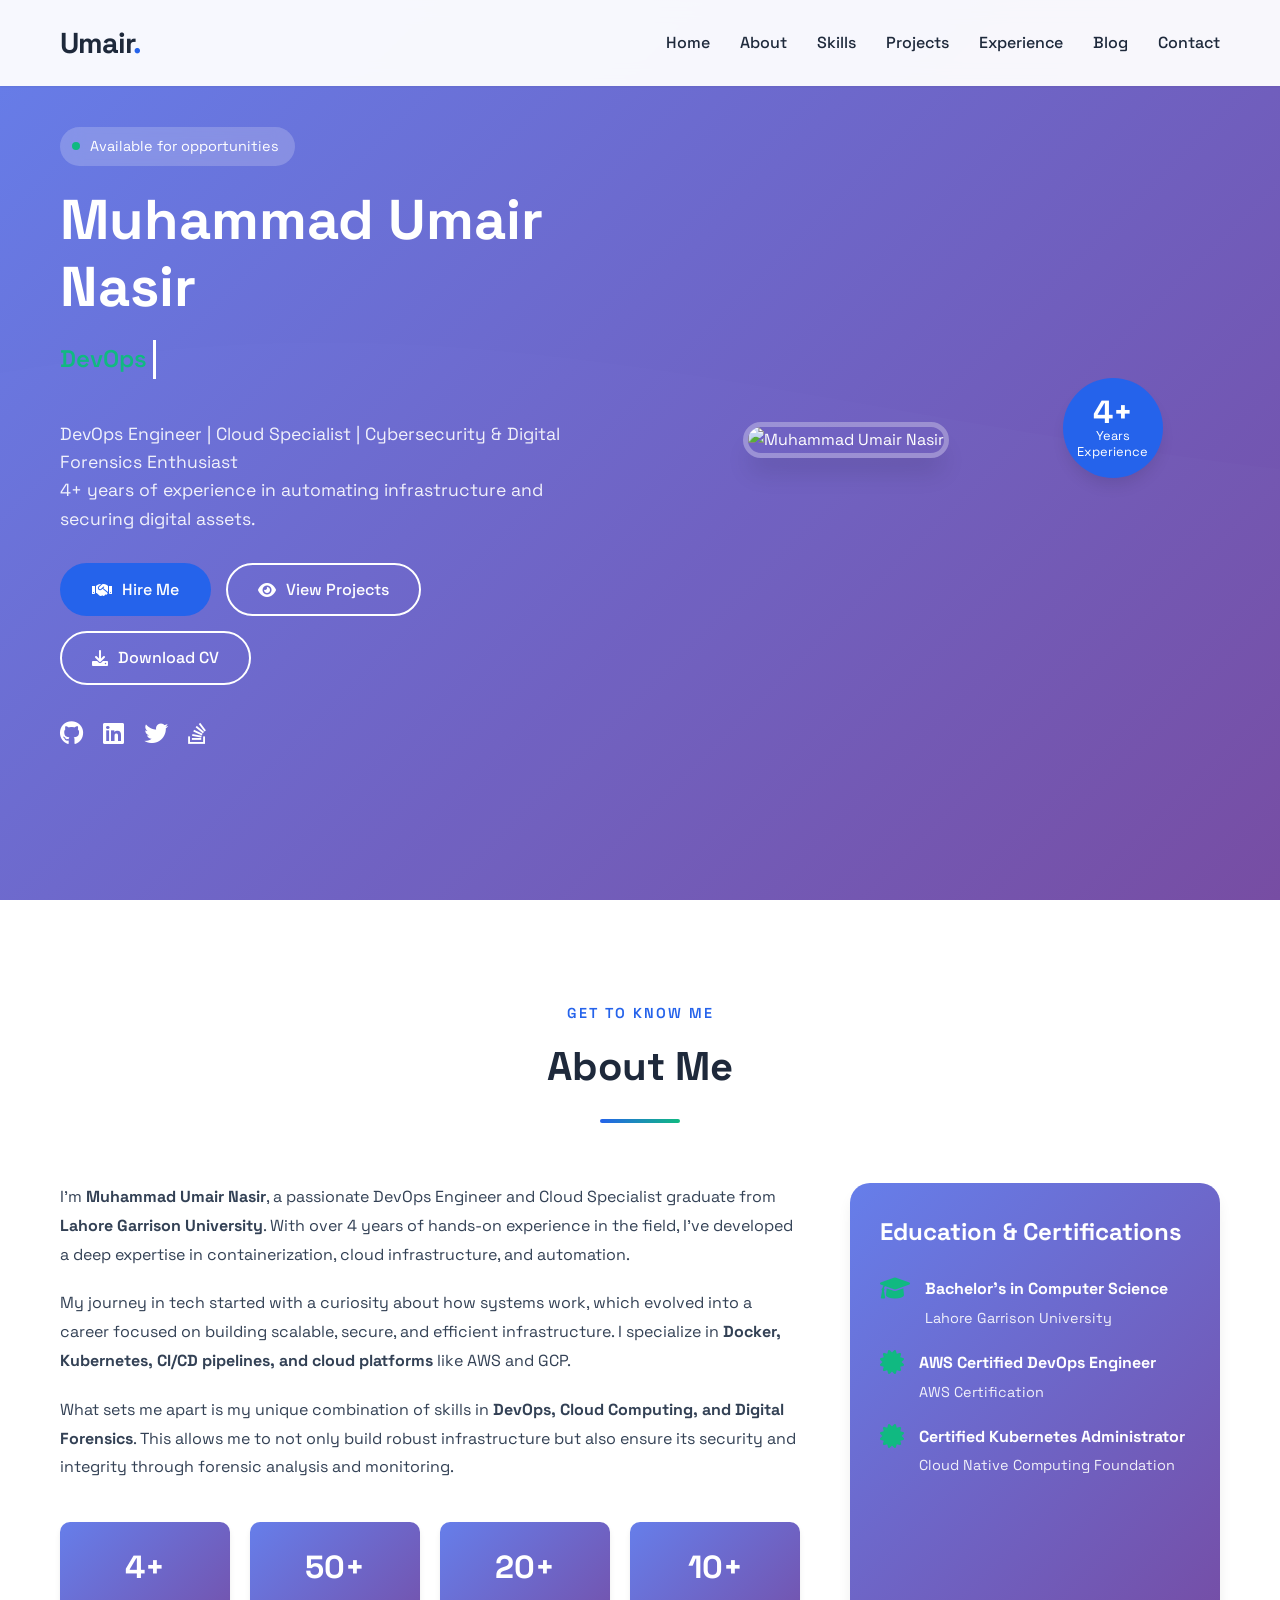
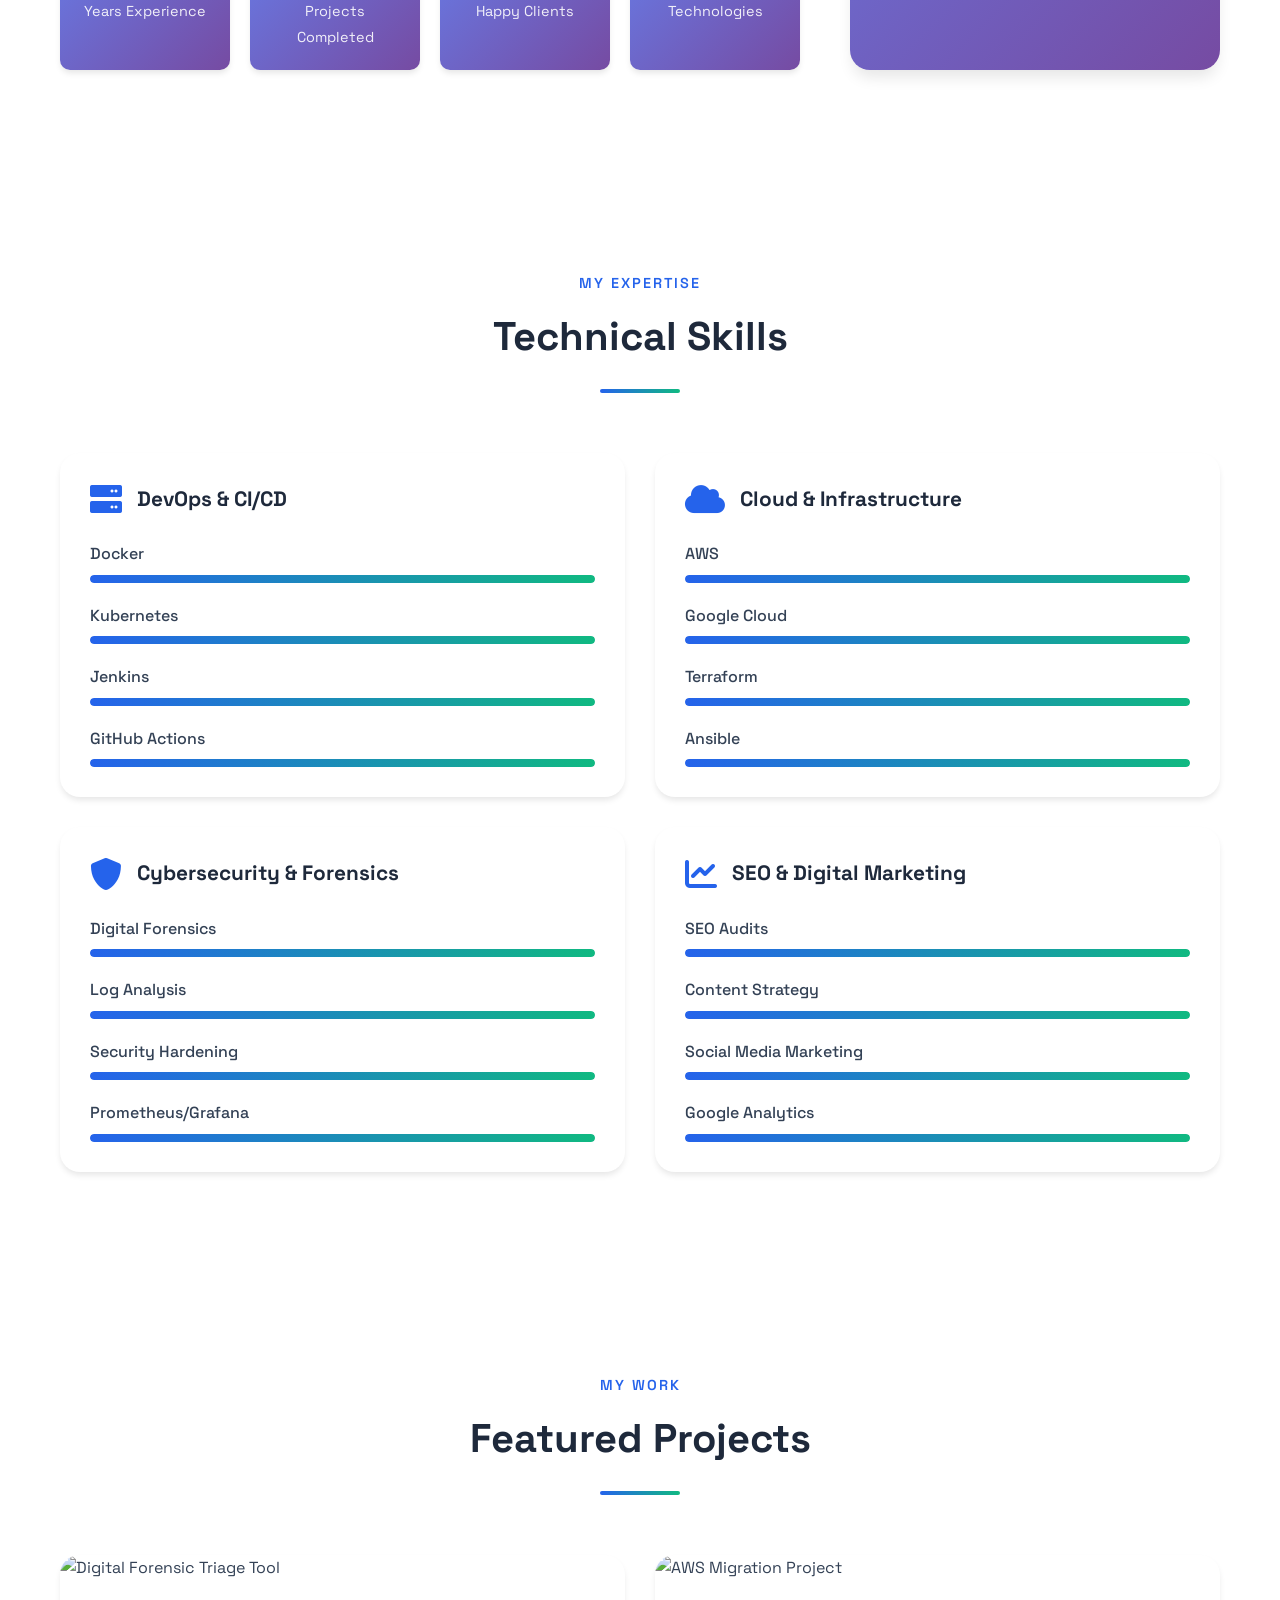
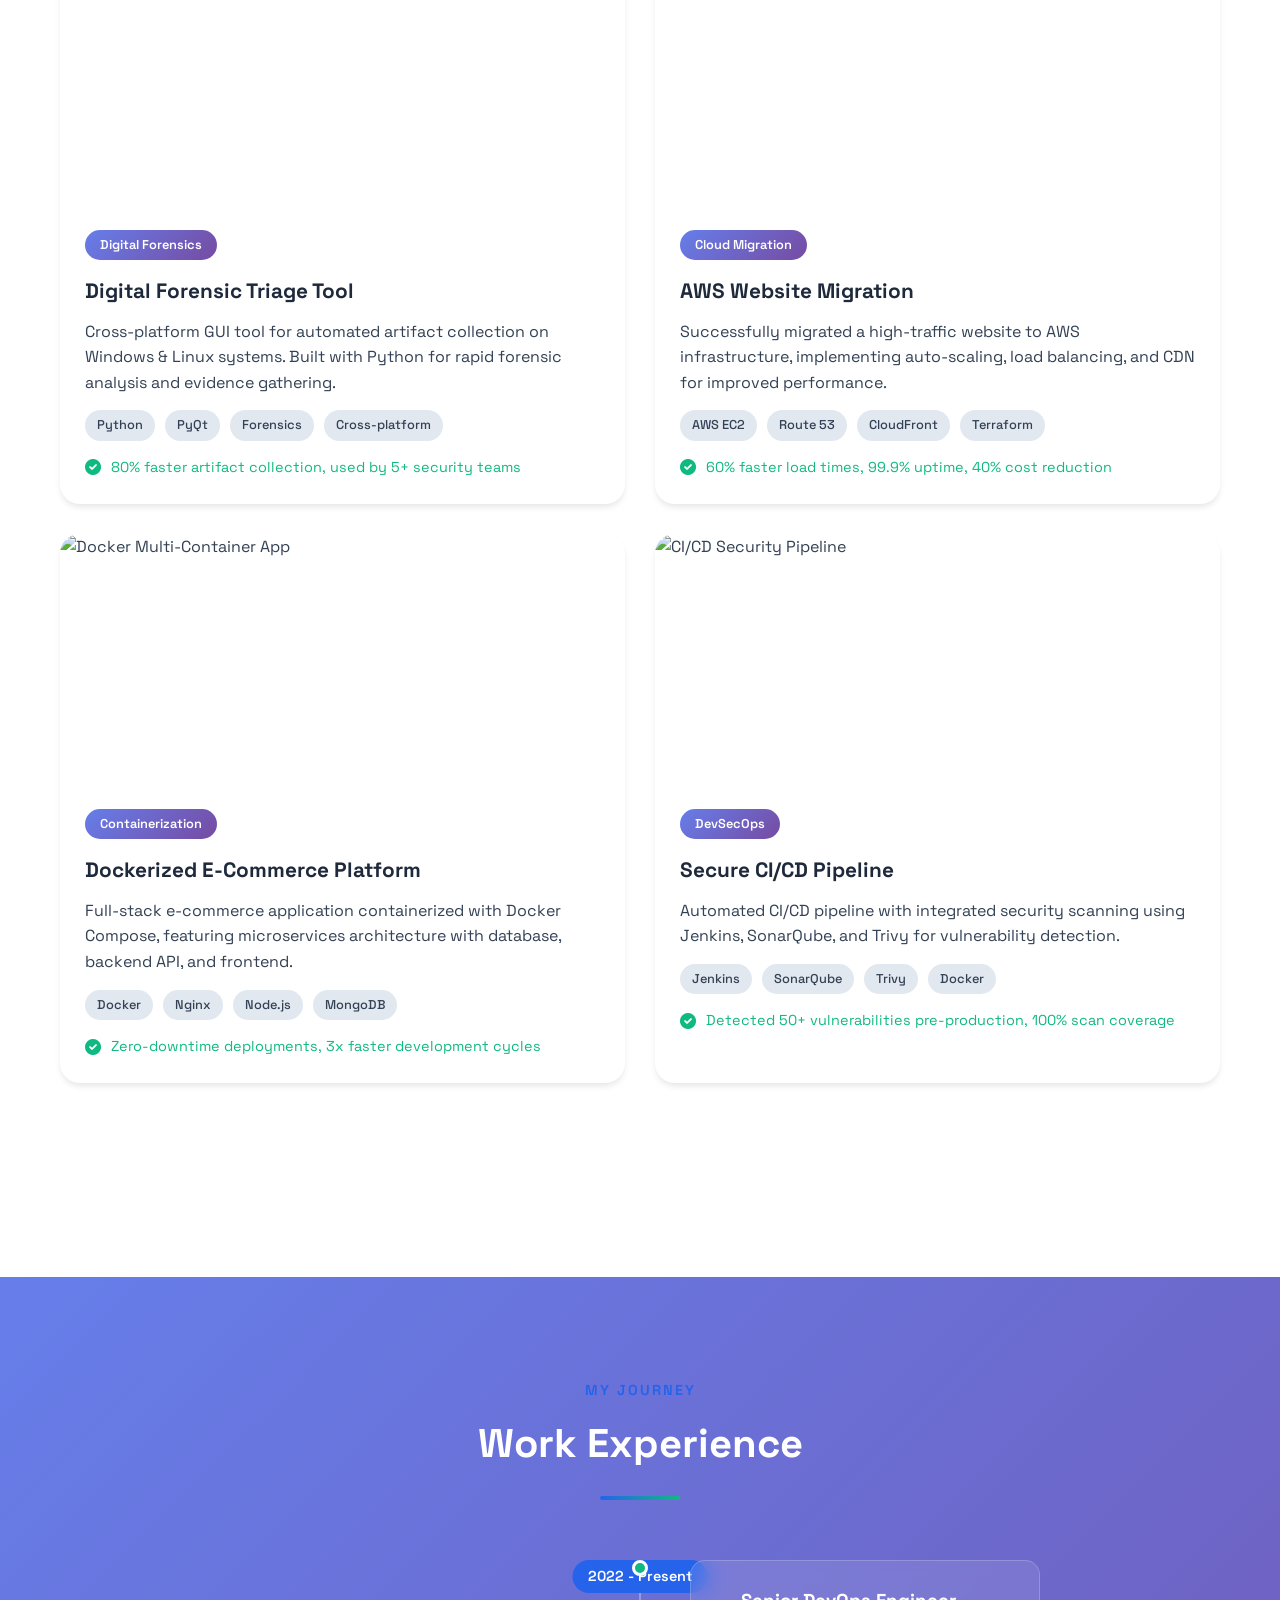
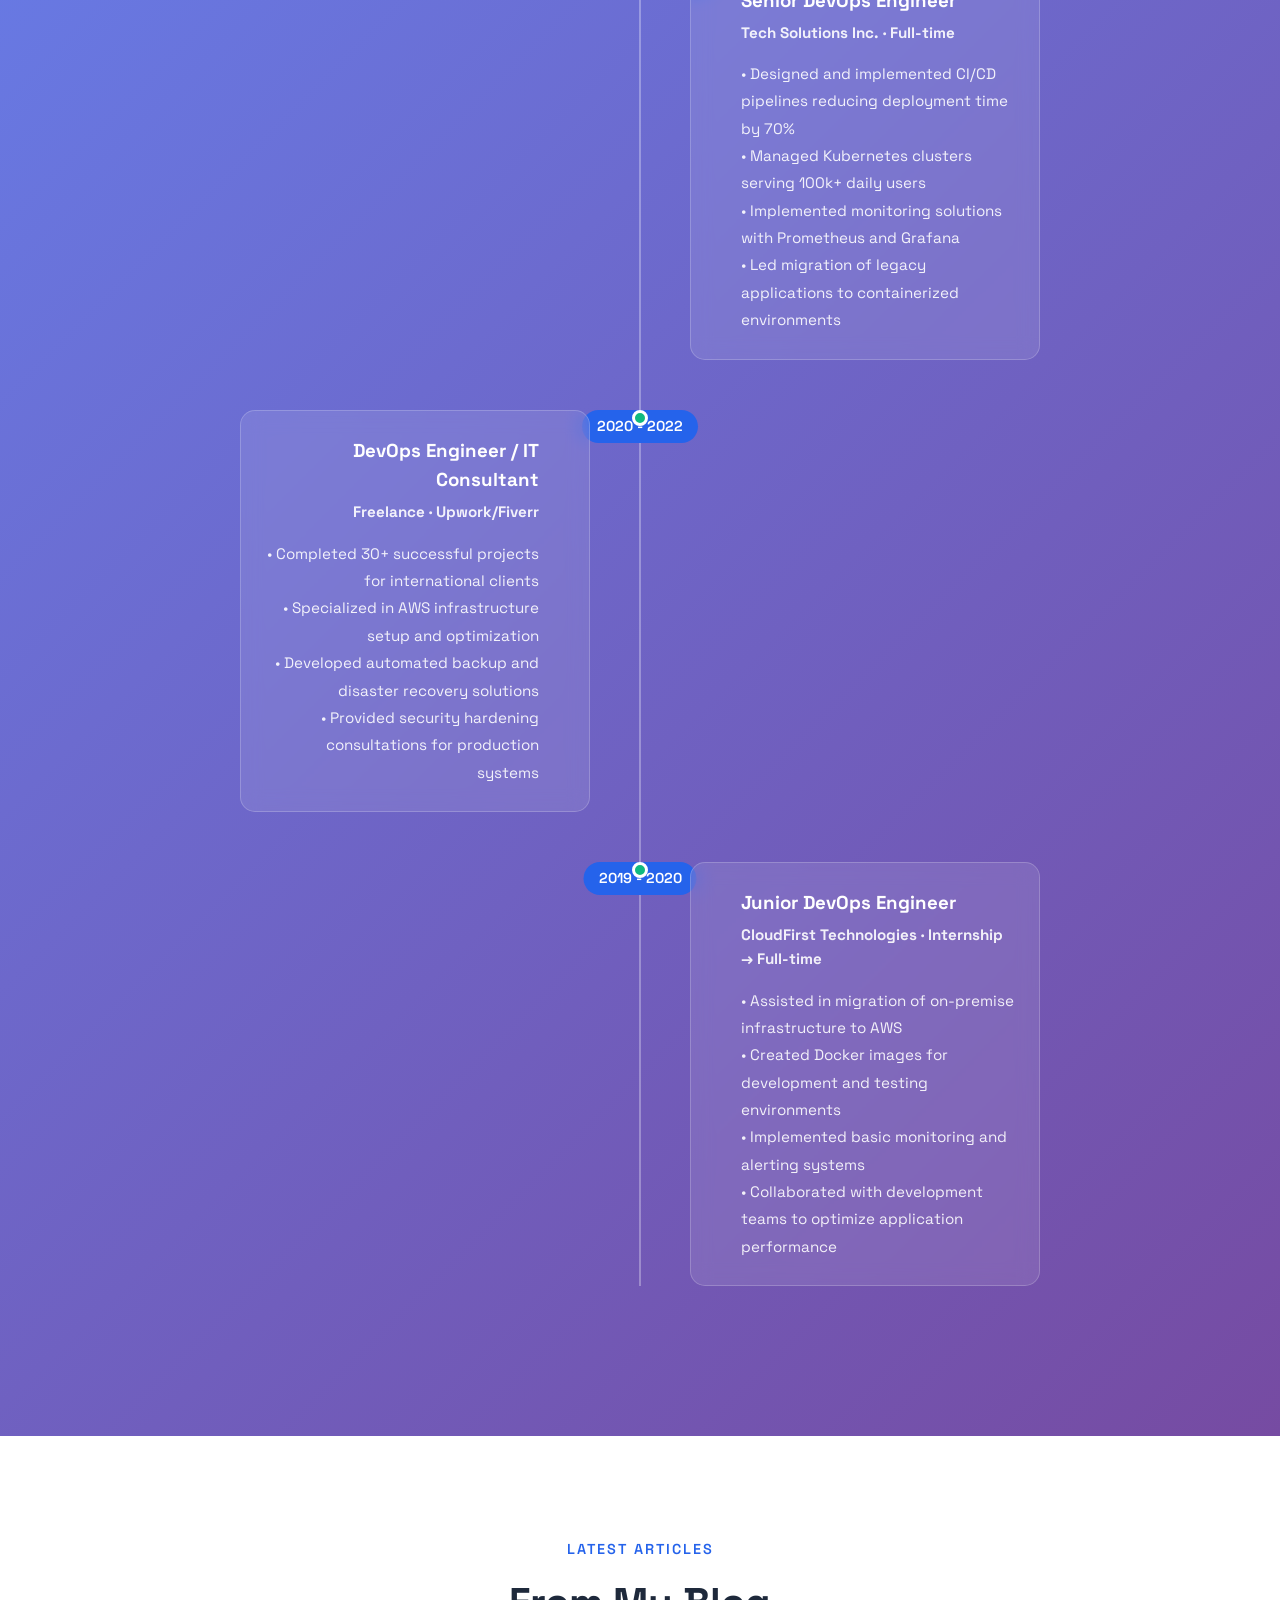
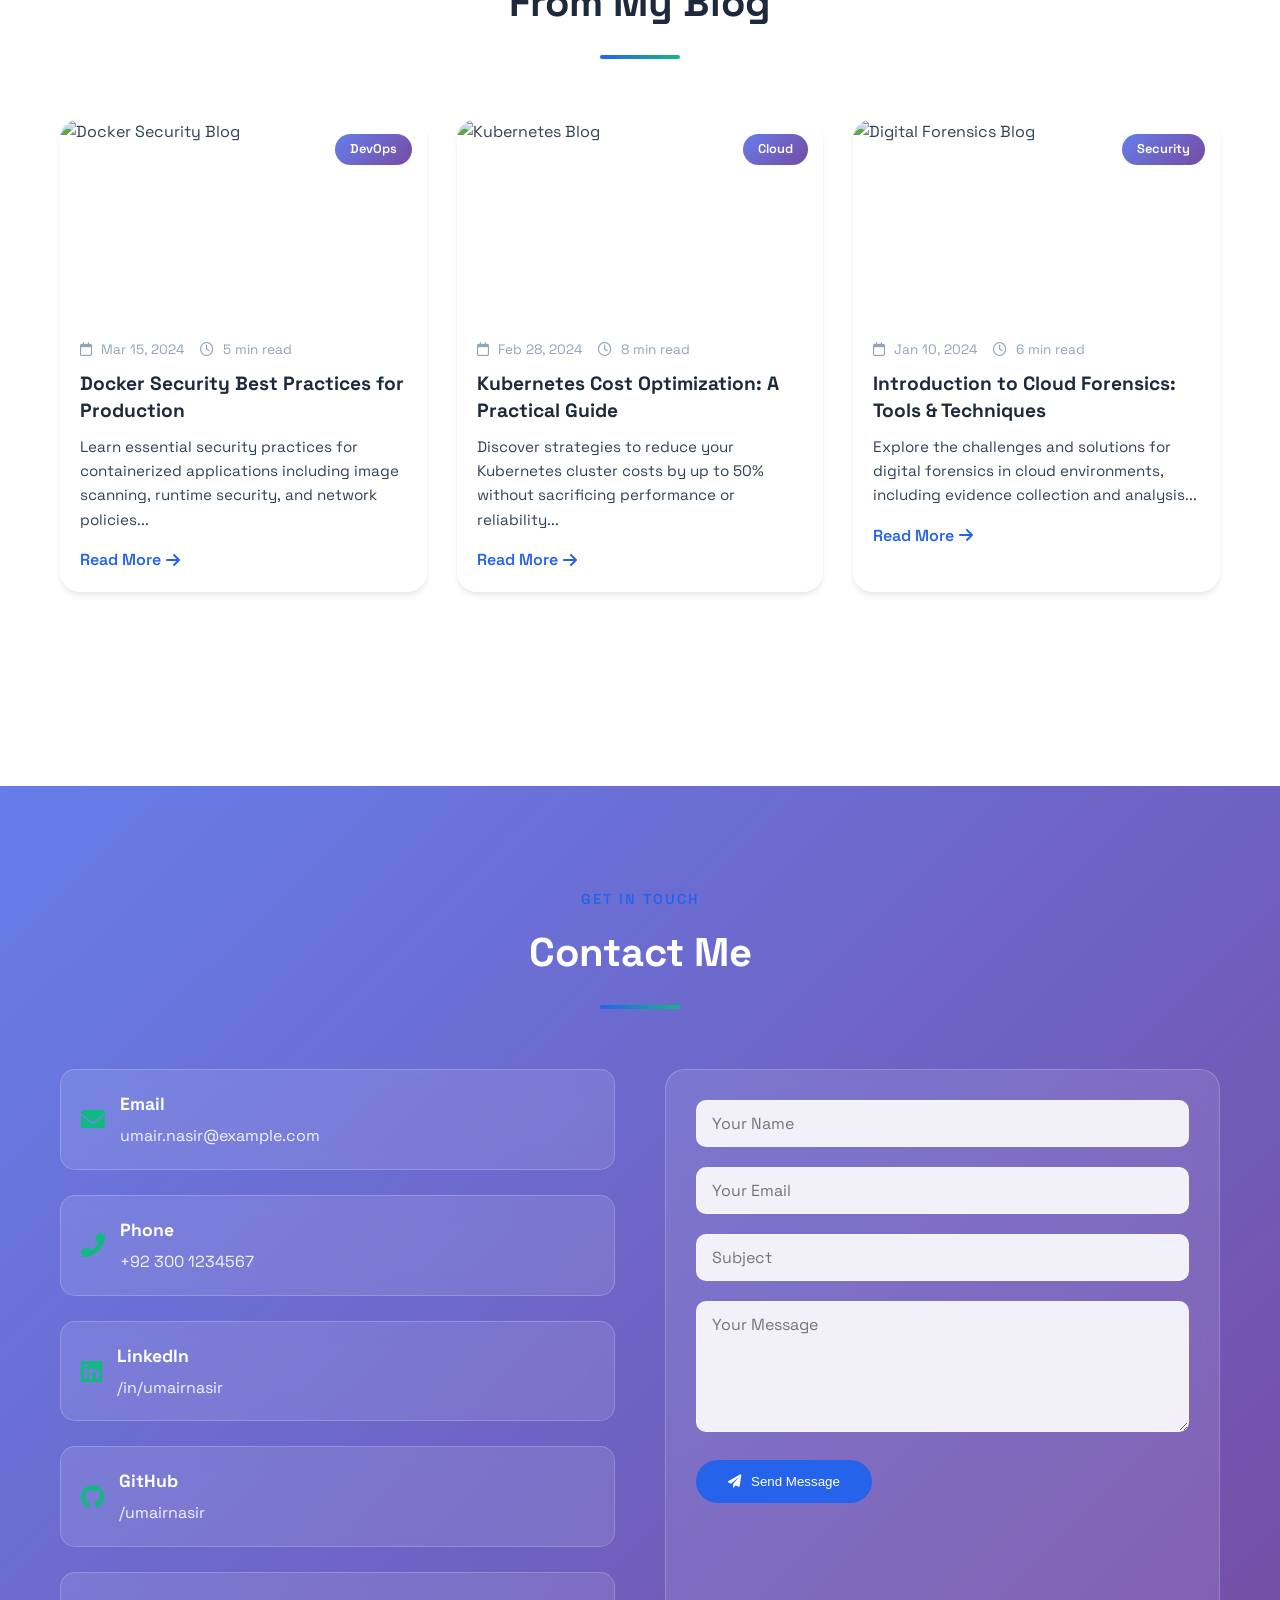
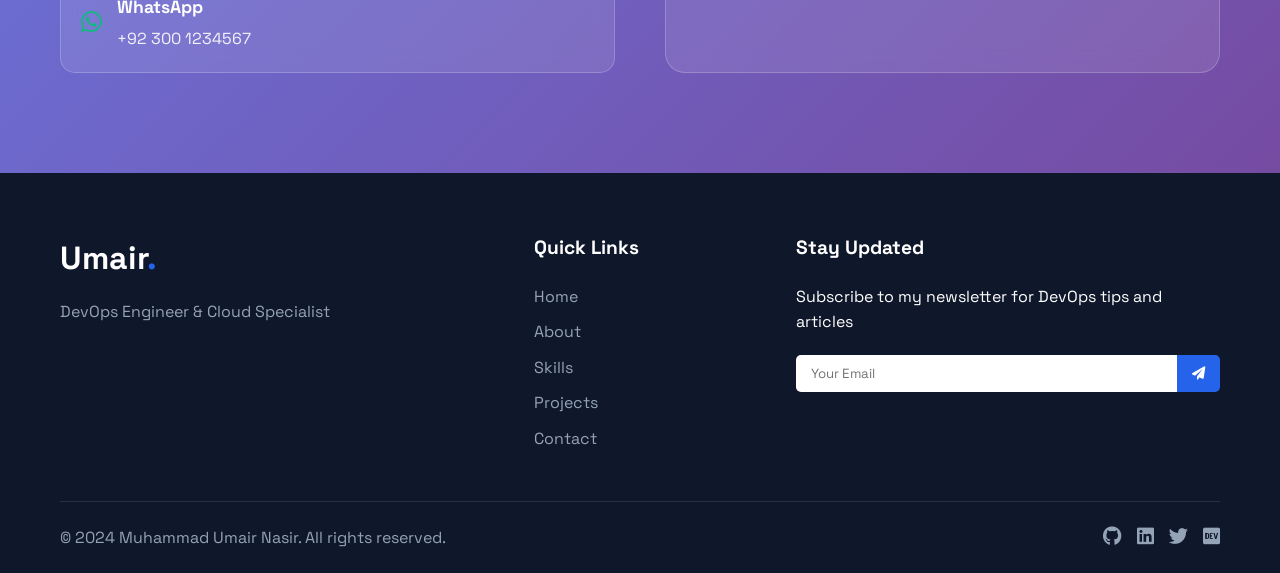
==== index.html @ 4140c331 "Initial commit" ====
<!DOCTYPE html>
<html lang="en">
<head>
    <meta charset="UTF-8">
    <meta name="viewport" content="width=device-width, initial-scale=1.0">
    <title>Muhammad Umair Nasir - DevOps Engineer & Cloud Specialist</title>
    
    <!-- Meta Tags for SEO -->
    <meta name="description" content="DevOps Engineer with 4+ years experience in Docker, Kubernetes, AWS, and Digital Forensics. Specializing in CI/CD, Cloud Infrastructure, and Cybersecurity.">
    <meta name="keywords" content="DevOps Engineer Pakistan, Docker Expert, AWS Specialist, Kubernetes, CI/CD, Digital Forensics, Cloud Security">
    <meta name="author" content="Muhammad Umair Nasir">
    
    <!-- Open Graph Tags -->
    <meta property="og:title" content="Muhammad Umair Nasir - DevOps & Cloud Specialist">
    <meta property="og:description" content="4+ Years DevOps Experience | Docker | Kubernetes | AWS | Digital Forensics">
    <meta property="og:type" content="website">
    <meta property="og:url" content="https://umairnasir.dev">
    
    <!-- Fonts and Icons -->
    <link rel="stylesheet" href="https://cdnjs.cloudflare.com/ajax/libs/font-awesome/6.0.0/css/all.min.css">
    <link href="https://fonts.googleapis.com/css2?family=Space+Grotesk:wght@300;400;500;600;700&display=swap" rel="stylesheet">
    
    <!-- CSS -->
    <link rel="stylesheet" href="css/style.css">
</head>
<body>
    <!-- Navbar -->
    <nav class="navbar">
        <div class="nav-container">
            <div class="logo">
                <a href="#home">Umair<span class="logo-dot">.</span></a>
            </div>
            <div class="menu-toggle" id="mobile-menu">
                <span class="bar"></span>
                <span class="bar"></span>
                <span class="bar"></span>
            </div>
            <ul class="nav-menu">
                <li><a href="#home" class="nav-link">Home</a></li>
                <li><a href="#about" class="nav-link">About</a></li>
                <li><a href="#skills" class="nav-link">Skills</a></li>
                <li><a href="#projects" class="nav-link">Projects</a></li>
                <li><a href="#experience" class="nav-link">Experience</a></li>
                <li><a href="#blog" class="nav-link">Blog</a></li>
                <li><a href="#contact" class="nav-link">Contact</a></li>
            </ul>
        </div>
    </nav>

    <!-- Hero Section -->
    <section id="home" class="hero">
        <div class="hero-container">
            <div class="hero-content">
                <div class="hero-badge">
                    <span class="badge-pulse"></span>
                    Available for opportunities
                </div>
                <h1 class="hero-title">
                    Muhammad Umair Nasir
                </h1>
                <div class="hero-subtitle">
                    <span class="typed-text"></span>
                    <span class="cursor">&nbsp;</span>
                </div>
                <p class="hero-description">
                    DevOps Engineer | Cloud Specialist | Cybersecurity & Digital Forensics Enthusiast
                    <br>4+ years of experience in automating infrastructure and securing digital assets.
                </p>
                <div class="hero-cta">
                    <a href="#contact" class="btn btn-primary">
                        <i class="fas fa-handshake"></i>
                        Hire Me
                    </a>
                    <a href="#projects" class="btn btn-secondary">
                        <i class="fas fa-eye"></i>
                        View Projects
                    </a>
                    <a href="#" class="btn btn-outline">
                        <i class="fas fa-download"></i>
                        Download CV
                    </a>
                </div>
                <div class="hero-social">
                    <a href="https://github.com/umairnasir" target="_blank"><i class="fab fa-github"></i></a>
                    <a href="https://linkedin.com/in/umairnasir" target="_blank"><i class="fab fa-linkedin"></i></a>
                    <a href="https://twitter.com/umairnasir" target="_blank"><i class="fab fa-twitter"></i></a>
                    <a href="https://stackoverflow.com/users/umairnasir" target="_blank"><i class="fab fa-stack-overflow"></i></a>
                </div>
            </div>
            <div class="hero-image">
                <div class="image-container">
                    <!-- Add your profile image here -->
                    <img src="https://via.placeholder.com/400x400" alt="Muhammad Umair Nasir" class="profile-img">
                    <div class="experience-badge">
                        <span class="years">4+</span>
                        <span class="text">Years<br>Experience</span>
                    </div>
                </div>
            </div>
        </div>
    </section>

    <!-- About Section -->
    <section id="about" class="about">
        <div class="container">
            <div class="section-header">
                <span class="section-subtitle">Get To Know Me</span>
                <h2 class="section-title">About Me</h2>
                <div class="section-line"></div>
            </div>
            <div class="about-content">
                <div class="about-text">
                    <p class="about-paragraph">
                        I'm <strong>Muhammad Umair Nasir</strong>, a passionate DevOps Engineer and Cloud Specialist 
                        graduate from <strong>Lahore Garrison University</strong>. With over 4 years of hands-on 
                        experience in the field, I've developed a deep expertise in containerization, cloud 
                        infrastructure, and automation.
                    </p>
                    <p class="about-paragraph">
                        My journey in tech started with a curiosity about how systems work, which evolved into 
                        a career focused on building scalable, secure, and efficient infrastructure. I specialize 
                        in <strong>Docker, Kubernetes, CI/CD pipelines, and cloud platforms</strong> like AWS and GCP.
                    </p>
                    <p class="about-paragraph">
                        What sets me apart is my unique combination of skills in <strong>DevOps, Cloud Computing, 
                        and Digital Forensics</strong>. This allows me to not only build robust infrastructure but 
                        also ensure its security and integrity through forensic analysis and monitoring.
                    </p>
                    <div class="about-stats">
                        <div class="stat-item">
                            <span class="stat-number">4+</span>
                            <span class="stat-label">Years Experience</span>
                        </div>
                        <div class="stat-item">
                            <span class="stat-number">50+</span>
                            <span class="stat-label">Projects Completed</span>
                        </div>
                        <div class="stat-item">
                            <span class="stat-number">20+</span>
                            <span class="stat-label">Happy Clients</span>
                        </div>
                        <div class="stat-item">
                            <span class="stat-number">10+</span>
                            <span class="stat-label">Technologies</span>
                        </div>
                    </div>
                </div>
                <div class="about-education">
                    <h3>Education & Certifications</h3>
                    <div class="edu-item">
                        <i class="fas fa-graduation-cap"></i>
                        <div>
                            <h4>Bachelor's in Computer Science</h4>
                            <p>Lahore Garrison University</p>
                        </div>
                    </div>
                    <div class="edu-item">
                        <i class="fas fa-certificate"></i>
                        <div>
                            <h4>AWS Certified DevOps Engineer</h4>
                            <p>AWS Certification</p>
                        </div>
                    </div>
                    <div class="edu-item">
                        <i class="fas fa-certificate"></i>
                        <div>
                            <h4>Certified Kubernetes Administrator</h4>
                            <p>Cloud Native Computing Foundation</p>
                        </div>
                    </div>
                </div>
            </div>
        </div>
    </section>

    <!-- Skills Section -->
    <section id="skills" class="skills">
        <div class="container">
            <div class="section-header">
                <span class="section-subtitle">My Expertise</span>
                <h2 class="section-title">Technical Skills</h2>
                <div class="section-line"></div>
            </div>
            
            <div class="skills-grid">
                <!-- DevOps Skills -->
                <div class="skill-category">
                    <div class="category-header">
                        <i class="fas fa-server"></i>
                        <h3>DevOps & CI/CD</h3>
                    </div>
                    <div class="skill-items">
                        <div class="skill-item">
                            <span>Docker</span>
                            <div class="skill-bar">
                                <div class="skill-progress" style="width: 95%"></div>
                            </div>
                        </div>
                        <div class="skill-item">
                            <span>Kubernetes</span>
                            <div class="skill-bar">
                                <div class="skill-progress" style="width: 85%"></div>
                            </div>
                        </div>
                        <div class="skill-item">
                            <span>Jenkins</span>
                            <div class="skill-bar">
                                <div class="skill-progress" style="width: 90%"></div>
                            </div>
                        </div>
                        <div class="skill-item">
                            <span>GitHub Actions</span>
                            <div class="skill-bar">
                                <div class="skill-progress" style="width: 88%"></div>
                            </div>
                        </div>
                    </div>
                </div>

                <!-- Cloud & Infrastructure -->
                <div class="skill-category">
                    <div class="category-header">
                        <i class="fas fa-cloud"></i>
                        <h3>Cloud & Infrastructure</h3>
                    </div>
                    <div class="skill-items">
                        <div class="skill-item">
                            <span>AWS</span>
                            <div class="skill-bar">
                                <div class="skill-progress" style="width: 92%"></div>
                            </div>
                        </div>
                        <div class="skill-item">
                            <span>Google Cloud</span>
                            <div class="skill-bar">
                                <div class="skill-progress" style="width: 80%"></div>
                            </div>
                        </div>
                        <div class="skill-item">
                            <span>Terraform</span>
                            <div class="skill-bar">
                                <div class="skill-progress" style="width: 85%"></div>
                            </div>
                        </div>
                        <div class="skill-item">
                            <span>Ansible</span>
                            <div class="skill-bar">
                                <div class="skill-progress" style="width: 82%"></div>
                            </div>
                        </div>
                    </div>
                </div>

                <!-- Cybersecurity & Forensics -->
                <div class="skill-category">
                    <div class="category-header">
                        <i class="fas fa-shield-alt"></i>
                        <h3>Cybersecurity & Forensics</h3>
                    </div>
                    <div class="skill-items">
                        <div class="skill-item">
                            <span>Digital Forensics</span>
                            <div class="skill-bar">
                                <div class="skill-progress" style="width: 88%"></div>
                            </div>
                        </div>
                        <div class="skill-item">
                            <span>Log Analysis</span>
                            <div class="skill-bar">
                                <div class="skill-progress" style="width: 90%"></div>
                            </div>
                        </div>
                        <div class="skill-item">
                            <span>Security Hardening</span>
                            <div class="skill-bar">
                                <div class="skill-progress" style="width: 85%"></div>
                            </div>
                        </div>
                        <div class="skill-item">
                            <span>Prometheus/Grafana</span>
                            <div class="skill-bar">
                                <div class="skill-progress" style="width: 87%"></div>
                            </div>
                        </div>
                    </div>
                </div>

                <!-- Digital Marketing -->
                <div class="skill-category">
                    <div class="category-header">
                        <i class="fas fa-chart-line"></i>
                        <h3>SEO & Digital Marketing</h3>
                    </div>
                    <div class="skill-items">
                        <div class="skill-item">
                            <span>SEO Audits</span>
                            <div class="skill-bar">
                                <div class="skill-progress" style="width: 92%"></div>
                            </div>
                        </div>
                        <div class="skill-item">
                            <span>Content Strategy</span>
                            <div class="skill-bar">
                                <div class="skill-progress" style="width: 85%"></div>
                            </div>
                        </div>
                        <div class="skill-item">
                            <span>Social Media Marketing</span>
                            <div class="skill-bar">
                                <div class="skill-progress" style="width: 88%"></div>
                            </div>
                        </div>
                        <div class="skill-item">
                            <span>Google Analytics</span>
                            <div class="skill-bar">
                                <div class="skill-progress" style="width: 86%"></div>
                            </div>
                        </div>
                    </div>
                </div>
            </div>
        </div>
    </section>

    <!-- Projects Section -->
    <section id="projects" class="projects">
        <div class="container">
            <div class="section-header">
                <span class="section-subtitle">My Work</span>
                <h2 class="section-title">Featured Projects</h2>
                <div class="section-line"></div>
            </div>
            
            <div class="projects-grid">
                <!-- Project 1: Digital Forensic Triage Tool -->
                <div class="project-card">
                    <div class="project-image">
                        <img src="https://via.placeholder.com/600x400" alt="Digital Forensic Triage Tool">
                        <div class="project-overlay">
                            <div class="project-links">
                                <a href="#" target="_blank"><i class="fab fa-github"></i></a>
                                <a href="#" target="_blank"><i class="fas fa-external-link-alt"></i></a>
                            </div>
                        </div>
                    </div>
                    <div class="project-content">
                        <span class="project-category">Digital Forensics</span>
                        <h3 class="project-title">Digital Forensic Triage Tool</h3>
                        <p class="project-description">
                            Cross-platform GUI tool for automated artifact collection on Windows & Linux systems. 
                            Built with Python for rapid forensic analysis and evidence gathering.
                        </p>
                        <div class="project-tech">
                            <span>Python</span>
                            <span>PyQt</span>
                            <span>Forensics</span>
                            <span>Cross-platform</span>
                        </div>
                        <div class="project-results">
                            <i class="fas fa-check-circle"></i>
                            <span>80% faster artifact collection, used by 5+ security teams</span>
                        </div>
                    </div>
                </div>

                <!-- Project 2: AWS Migration Project -->
                <div class="project-card">
                    <div class="project-image">
                        <img src="https://via.placeholder.com/600x400" alt="AWS Migration Project">
                        <div class="project-overlay">
                            <div class="project-links">
                                <a href="#" target="_blank"><i class="fab fa-github"></i></a>
                                <a href="#" target="_blank"><i class="fas fa-external-link-alt"></i></a>
                            </div>
                        </div>
                    </div>
                    <div class="project-content">
                        <span class="project-category">Cloud Migration</span>
                        <h3 class="project-title">AWS Website Migration</h3>
                        <p class="project-description">
                            Successfully migrated a high-traffic website to AWS infrastructure, implementing 
                            auto-scaling, load balancing, and CDN for improved performance.
                        </p>
                        <div class="project-tech">
                            <span>AWS EC2</span>
                            <span>Route 53</span>
                            <span>CloudFront</span>
                            <span>Terraform</span>
                        </div>
                        <div class="project-results">
                            <i class="fas fa-check-circle"></i>
                            <span>60% faster load times, 99.9% uptime, 40% cost reduction</span>
                        </div>
                    </div>
                </div>

                <!-- Project 3: Dockerized Multi-Container App -->
                <div class="project-card">
                    <div class="project-image">
                        <img src="https://via.placeholder.com/600x400" alt="Docker Multi-Container App">
                        <div class="project-overlay">
                            <div class="project-links">
                                <a href="#" target="_blank"><i class="fab fa-github"></i></a>
                                <a href="#" target="_blank"><i class="fas fa-external-link-alt"></i></a>
                            </div>
                        </div>
                    </div>
                    <div class="project-content">
                        <span class="project-category">Containerization</span>
                        <h3 class="project-title">Dockerized E-Commerce Platform</h3>
                        <p class="project-description">
                            Full-stack e-commerce application containerized with Docker Compose, featuring 
                            microservices architecture with database, backend API, and frontend.
                        </p>
                        <div class="project-tech">
                            <span>Docker</span>
                            <span>Nginx</span>
                            <span>Node.js</span>
                            <span>MongoDB</span>
                        </div>
                        <div class="project-results">
                            <i class="fas fa-check-circle"></i>
                            <span>Zero-downtime deployments, 3x faster development cycles</span>
                        </div>
                    </div>
                </div>

                <!-- Project 4: CI/CD Pipeline with Security Scanning -->
                <div class="project-card">
                    <div class="project-image">
                        <img src="https://via.placeholder.com/600x400" alt="CI/CD Security Pipeline">
                        <div class="project-overlay">
                            <div class="project-links">
                                <a href="#" target="_blank"><i class="fab fa-github"></i></a>
                                <a href="#" target="_blank"><i class="fas fa-external-link-alt"></i></a>
                            </div>
                        </div>
                    </div>
                    <div class="project-content">
                        <span class="project-category">DevSecOps</span>
                        <h3 class="project-title">Secure CI/CD Pipeline</h3>
                        <p class="project-description">
                            Automated CI/CD pipeline with integrated security scanning using Jenkins, SonarQube, 
                            and Trivy for vulnerability detection.
                        </p>
                        <div class="project-tech">
                            <span>Jenkins</span>
                            <span>SonarQube</span>
                            <span>Trivy</span>
                            <span>Docker</span>
                        </div>
                        <div class="project-results">
                            <i class="fas fa-check-circle"></i>
                            <span>Detected 50+ vulnerabilities pre-production, 100% scan coverage</span>
                        </div>
                    </div>
                </div>
            </div>
            
            <div class="projects-more">
                <a href="#" class="btn btn-outline">View All Projects <i class="fas fa-arrow-right"></i></a>
            </div>
        </div>
    </section>

    <!-- Experience Section -->
    <section id="experience" class="experience">
        <div class="container">
            <div class="section-header">
                <span class="section-subtitle">My Journey</span>
                <h2 class="section-title">Work Experience</h2>
                <div class="section-line"></div>
            </div>
            
            <div class="timeline">
                <!-- Experience 1 -->
                <div class="timeline-item">
                    <div class="timeline-dot"></div>
                    <div class="timeline-date">2022 - Present</div>
                    <div class="timeline-content">
                        <h3>Senior DevOps Engineer</h3>
                        <h4>Tech Solutions Inc. · Full-time</h4>
                        <p>
                            • Designed and implemented CI/CD pipelines reducing deployment time by 70%<br>
                            • Managed Kubernetes clusters serving 100k+ daily users<br>
                            • Implemented monitoring solutions with Prometheus and Grafana<br>
                            • Led migration of legacy applications to containerized environments
                        </p>
                    </div>
                </div>

                <!-- Experience 2 -->
                <div class="timeline-item">
                    <div class="timeline-dot"></div>
                    <div class="timeline-date">2020 - 2022</div>
                    <div class="timeline-content">
                        <h3>DevOps Engineer / IT Consultant</h3>
                        <h4>Freelance · Upwork/Fiverr</h4>
                        <p>
                            • Completed 30+ successful projects for international clients<br>
                            • Specialized in AWS infrastructure setup and optimization<br>
                            • Developed automated backup and disaster recovery solutions<br>
                            • Provided security hardening consultations for production systems
                        </p>
                    </div>
                </div>

                <!-- Experience 3 -->
                <div class="timeline-item">
                    <div class="timeline-dot"></div>
                    <div class="timeline-date">2019 - 2020</div>
                    <div class="timeline-content">
                        <h3>Junior DevOps Engineer</h3>
                        <h4>CloudFirst Technologies · Internship → Full-time</h4>
                        <p>
                            • Assisted in migration of on-premise infrastructure to AWS<br>
                            • Created Docker images for development and testing environments<br>
                            • Implemented basic monitoring and alerting systems<br>
                            • Collaborated with development teams to optimize application performance
                        </p>
                    </div>
                </div>
            </div>
        </div>
    </section>

    <!-- Blog Section -->
    <section id="blog" class="blog">
        <div class="container">
            <div class="section-header">
                <span class="section-subtitle">Latest Articles</span>
                <h2 class="section-title">From My Blog</h2>
                <div class="section-line"></div>
            </div>
            
            <div class="blog-grid">
                <!-- Blog Post 1 -->
                <div class="blog-card">
                    <div class="blog-image">
                        <img src="https://via.placeholder.com/400x250" alt="Docker Security Blog">
                        <span class="blog-category">DevOps</span>
                    </div>
                    <div class="blog-content">
                        <div class="blog-meta">
                            <span><i class="far fa-calendar"></i> Mar 15, 2024</span>
                            <span><i class="far fa-clock"></i> 5 min read</span>
                        </div>
                        <h3>Docker Security Best Practices for Production</h3>
                        <p>Learn essential security practices for containerized applications including image scanning, runtime security, and network policies...</p>
                        <a href="#" class="blog-read-more">Read More <i class="fas fa-arrow-right"></i></a>
                    </div>
                </div>

                <!-- Blog Post 2 -->
                <div class="blog-card">
                    <div class="blog-image">
                        <img src="https://via.placeholder.com/400x250" alt="Kubernetes Blog">
                        <span class="blog-category">Cloud</span>
                    </div>
                    <div class="blog-content">
                        <div class="blog-meta">
                            <span><i class="far fa-calendar"></i> Feb 28, 2024</span>
                            <span><i class="far fa-clock"></i> 8 min read</span>
                        </div>
                        <h3>Kubernetes Cost Optimization: A Practical Guide</h3>
                        <p>Discover strategies to reduce your Kubernetes cluster costs by up to 50% without sacrificing performance or reliability...</p>
                        <a href="#" class="blog-read-more">Read More <i class="fas fa-arrow-right"></i></a>
                    </div>
                </div>

                <!-- Blog Post 3 -->
                <div class="blog-card">
                    <div class="blog-image">
                        <img src="https://via.placeholder.com/400x250" alt="Digital Forensics Blog">
                        <span class="blog-category">Security</span>
                    </div>
                    <div class="blog-content">
                        <div class="blog-meta">
                            <span><i class="far fa-calendar"></i> Jan 10, 2024</span>
                            <span><i class="far fa-clock"></i> 6 min read</span>
                        </div>
                        <h3>Introduction to Cloud Forensics: Tools & Techniques</h3>
                        <p>Explore the challenges and solutions for digital forensics in cloud environments, including evidence collection and analysis...</p>
                        <a href="#" class="blog-read-more">Read More <i class="fas fa-arrow-right"></i></a>
                    </div>
                </div>
            </div>
            
            <div class="blog-more">
                <a href="#" class="btn btn-outline">View All Articles <i class="fas fa-arrow-right"></i></a>
            </div>
        </div>
    </section>

    <!-- Contact Section -->
    <section id="contact" class="contact">
        <div class="container">
            <div class="section-header">
                <span class="section-subtitle">Get In Touch</span>
                <h2 class="section-title">Contact Me</h2>
                <div class="section-line"></div>
            </div>
            
            <div class="contact-container">
                <div class="contact-info">
                    <div class="contact-item">
                        <i class="fas fa-envelope"></i>
                        <div>
                            <h4>Email</h4>
                            <p><a href="mailto:umair.nasir@example.com">umair.nasir@example.com</a></p>
                        </div>
                    </div>
                    <div class="contact-item">
                        <i class="fas fa-phone-alt"></i>
                        <div>
                            <h4>Phone</h4>
                            <p><a href="tel:+923001234567">+92 300 1234567</a></p>
                        </div>
                    </div>
                    <div class="contact-item">
                        <i class="fab fa-linkedin"></i>
                        <div>
                            <h4>LinkedIn</h4>
                            <p><a href="https://linkedin.com/in/umairnasir" target="_blank">/in/umairnasir</a></p>
                        </div>
                    </div>
                    <div class="contact-item">
                        <i class="fab fa-github"></i>
                        <div>
                            <h4>GitHub</h4>
                            <p><a href="https://github.com/umairnasir" target="_blank">/umairnasir</a></p>
                        </div>
                    </div>
                    <div class="contact-item">
                        <i class="fab fa-whatsapp"></i>
                        <div>
                            <h4>WhatsApp</h4>
                            <p><a href="https://wa.me/923001234567">+92 300 1234567</a></p>
                        </div>
                    </div>
                </div>
                
                <div class="contact-form">
                    <form id="contactForm">
                        <div class="form-group">
                            <input type="text" id="name" name="name" placeholder="Your Name" required>
                        </div>
                        <div class="form-group">
                            <input type="email" id="email" name="email" placeholder="Your Email" required>
                        </div>
                        <div class="form-group">
                            <input type="text" id="subject" name="subject" placeholder="Subject">
                        </div>
                        <div class="form-group">
                            <textarea id="message" name="message" rows="5" placeholder="Your Message" required></textarea>
                        </div>
                        <button type="submit" class="btn btn-primary">
                            <i class="fas fa-paper-plane"></i>
                            Send Message
                        </button>
                    </form>
                </div>
            </div>
        </div>
    </section>

    <!-- Footer -->
    <footer class="footer">
        <div class="container">
            <div class="footer-content">
                <div class="footer-logo">
                    <h2>Umair<span>.</span></h2>
                    <p>DevOps Engineer & Cloud Specialist</p>
                </div>
                <div class="footer-links">
                    <h4>Quick Links</h4>
                    <ul>
                        <li><a href="#home">Home</a></li>
                        <li><a href="#about">About</a></li>
                        <li><a href="#skills">Skills</a></li>
                        <li><a href="#projects">Projects</a></li>
                        <li><a href="#contact">Contact</a></li>
                    </ul>
                </div>
                <div class="footer-newsletter">
                    <h4>Stay Updated</h4>
                    <p>Subscribe to my newsletter for DevOps tips and articles</p>
                    <form class="newsletter-form">
                        <input type="email" placeholder="Your Email" required>
                        <button type="submit"><i class="fas fa-paper-plane"></i></button>
                    </form>
                </div>
            </div>
            <div class="footer-bottom">
                <p>&copy; 2024 Muhammad Umair Nasir. All rights reserved.</p>
                <div class="footer-social">
                    <a href="#"><i class="fab fa-github"></i></a>
                    <a href="#"><i class="fab fa-linkedin"></i></a>
                    <a href="#"><i class="fab fa-twitter"></i></a>
                    <a href="#"><i class="fab fa-dev"></i></a>
                </div>
            </div>
        </div>
    </footer>

    <!-- JavaScript -->
    <script src="js/main.js"></script>
</body>
</html>
---- css/style.css ----
/* Base Styles */
:root {
    --primary-color: #2563eb;
    --primary-dark: #1d4ed8;
    --secondary-color: #10b981;
    --dark-color: #1e293b;
    --light-color: #f8fafc;
    --gray-color: #64748b;
    --danger-color: #ef4444;
    --warning-color: #f59e0b;
    --success-color: #10b981;
    --border-color: #e2e8f0;
    --bg-dark: #0f172a;
    --bg-light: #ffffff;
    --text-dark: #334155;
    --text-light: #94a3b8;
    --shadow-sm: 0 1px 2px 0 rgb(0 0 0 / 0.05);
    --shadow-md: 0 4px 6px -1px rgb(0 0 0 / 0.1);
    --shadow-lg: 0 10px 15px -3px rgb(0 0 0 / 0.1);
    --shadow-xl: 0 20px 25px -5px rgb(0 0 0 / 0.1);
}

* {
    margin: 0;
    padding: 0;
    box-sizing: border-box;
}

html {
    scroll-behavior: smooth;
    font-size: 16px;
}

body {
    font-family: 'Space Grotesk', sans-serif;
    line-height: 1.6;
    color: var(--text-dark);
    background-color: var(--bg-light);
    overflow-x: hidden;
}

.container {
    max-width: 1200px;
    margin: 0 auto;
    padding: 0 20px;
}

section {
    padding: 100px 0;
    position: relative;
}

/* Navbar Styles */
.navbar {
    position: fixed;
    top: 0;
    left: 0;
    width: 100%;
    background-color: rgba(255, 255, 255, 0.95);
    backdrop-filter: blur(10px);
    box-shadow: var(--shadow-sm);
    z-index: 1000;
    transition: all 0.3s ease;
}

.navbar.scrolled {
    padding: 10px 0;
    background-color: rgba(255, 255, 255, 0.98);
    box-shadow: var(--shadow-md);
}

.nav-container {
    max-width: 1200px;
    margin: 0 auto;
    padding: 20px;
    display: flex;
    justify-content: space-between;
    align-items: center;
}

.logo a {
    font-size: 1.8rem;
    font-weight: 700;
    color: var(--dark-color);
    text-decoration: none;
    letter-spacing: -1px;
}

.logo-dot {
    color: var(--primary-color);
}

.nav-menu {
    display: flex;
    list-style: none;
    gap: 30px;
}

.nav-link {
    color: var(--dark-color);
    text-decoration: none;
    font-weight: 500;
    transition: color 0.3s ease;
    position: relative;
}

.nav-link::after {
    content: '';
    position: absolute;
    bottom: -5px;
    left: 0;
    width: 0;
    height: 2px;
    background-color: var(--primary-color);
    transition: width 0.3s ease;
}

.nav-link:hover {
    color: var(--primary-color);
}

.nav-link:hover::after {
    width: 100%;
}

.menu-toggle {
    display: none;
    flex-direction: column;
    cursor: pointer;
}

.bar {
    width: 25px;
    height: 3px;
    background-color: var(--dark-color);
    margin: 3px 0;
    transition: 0.3s;
}

/* Hero Section */
.hero {
    min-height: 100vh;
    display: flex;
    align-items: center;
    background: linear-gradient(135deg, #667eea 0%, #764ba2 100%);
    color: white;
    position: relative;
    overflow: hidden;
    padding-top: 80px;
}

.hero::before {
    content: '';
    position: absolute;
    top: 0;
    left: 0;
    right: 0;
    bottom: 0;
    background: url('data:image/svg+xml,<svg xmlns="http://www.w3.org/2000/svg" viewBox="0 0 1440 320"><path fill="%23ffffff" fill-opacity="0.1" d="M0,96L48,112C96,128,192,160,288,160C384,160,480,128,576,122.7C672,117,768,139,864,154.7C960,171,1056,181,1152,165.3C1248,149,1344,107,1392,85.3L1440,64L1440,320L1392,320C1344,320,1248,320,1152,320C1056,320,960,320,864,320C768,320,672,320,576,320C480,320,384,320,288,320C192,320,96,320,48,320L0,320Z"></path></svg>');
    background-repeat: no-repeat;
    background-position: bottom;
    background-size: cover;
    opacity: 0.1;
}

.hero-container {
    max-width: 1200px;
    margin: 0 auto;
    padding: 0 20px;
    display: grid;
    grid-template-columns: 1fr 1fr;
    gap: 50px;
    align-items: center;
    position: relative;
    z-index: 1;
}

.hero-badge {
    display: inline-block;
    background: rgba(255, 255, 255, 0.2);
    backdrop-filter: blur(10px);
    padding: 8px 16px;
    border-radius: 50px;
    font-size: 0.9rem;
    margin-bottom: 20px;
    position: relative;
    padding-left: 30px;
}

.badge-pulse {
    position: absolute;
    left: 12px;
    top: 50%;
    transform: translateY(-50%);
    width: 8px;
    height: 8px;
    background-color: var(--success-color);
    border-radius: 50%;
    animation: pulse 2s infinite;
}

@keyframes pulse {
    0% {
        box-shadow: 0 0 0 0 rgba(16, 185, 129, 0.7);
    }
    70% {
        box-shadow: 0 0 0 10px rgba(16, 185, 129, 0);
    }
    100% {
        box-shadow: 0 0 0 0 rgba(16, 185, 129, 0);
    }
}

.hero-title {
    font-size: 3.5rem;
    font-weight: 700;
    margin-bottom: 20px;
    line-height: 1.2;
    animation: fadeInUp 1s ease;
}

.hero-subtitle {
    font-size: 1.5rem;
    margin-bottom: 20px;
    min-height: 60px;
}

.typed-text {
    color: var(--secondary-color);
    font-weight: 600;
}

.cursor {
    display: inline-block;
    width: 3px;
    background-color: white;
    animation: blink 1s infinite;
}

@keyframes blink {
    0%, 50% { opacity: 1; }
    51%, 100% { opacity: 0; }
}

.hero-description {
    font-size: 1.1rem;
    margin-bottom: 30px;
    color: rgba(255, 255, 255, 0.9);
    animation: fadeInUp 1s ease 0.2s both;
}

.hero-cta {
    display: flex;
    gap: 15px;
    margin-bottom: 30px;
    flex-wrap: wrap;
    animation: fadeInUp 1s ease 0.4s both;
}

.btn {
    display: inline-flex;
    align-items: center;
    gap: 10px;
    padding: 12px 30px;
    border-radius: 50px;
    text-decoration: none;
    font-weight: 500;
    transition: all 0.3s ease;
    border: 2px solid transparent;
    cursor: pointer;
}

.btn-primary {
    background-color: var(--primary-color);
    color: white;
}

.btn-primary:hover {
    background-color: var(--primary-dark);
    transform: translateY(-2px);
    box-shadow: var(--shadow-lg);
}

.btn-secondary {
    background-color: transparent;
    color: white;
    border-color: white;
}

.btn-secondary:hover {
    background-color: white;
    color: var(--primary-color);
    transform: translateY(-2px);
}

.btn-outline {
    background-color: transparent;
    color: white;
    border-color: white;
}

.btn-outline:hover {
    background-color: white;
    color: var(--dark-color);
}

.hero-social {
    display: flex;
    gap: 20px;
    animation: fadeInUp 1s ease 0.6s both;
}

.hero-social a {
    color: white;
    font-size: 1.5rem;
    transition: all 0.3s ease;
}

.hero-social a:hover {
    color: var(--secondary-color);
    transform: translateY(-3px);
}

.hero-image {
    position: relative;
    animation: fadeInRight 1s ease;
}

.image-container {
    position: relative;
    width: 100%;
    max-width: 400px;
    margin: 0 auto;
}

.profile-img {
    width: 100%;
    height: auto;
    border-radius: 30px;
    box-shadow: var(--shadow-xl);
    border: 5px solid rgba(255, 255, 255, 0.3);
}

.experience-badge {
    position: absolute;
    bottom: -20px;
    right: -20px;
    background: var(--primary-color);
    color: white;
    padding: 20px;
    border-radius: 50%;
    width: 100px;
    height: 100px;
    display: flex;
    flex-direction: column;
    align-items: center;
    justify-content: center;
    box-shadow: var(--shadow-lg);
    animation: float 3s ease-in-out infinite;
}

.experience-badge .years {
    font-size: 2rem;
    font-weight: 700;
    line-height: 1;
}

.experience-badge .text {
    font-size: 0.8rem;
    text-align: center;
    line-height: 1.2;
}

@keyframes float {
    0%, 100% { transform: translateY(0); }
    50% { transform: translateY(-10px); }
}

/* Section Headers */
.section-header {
    text-align: center;
    margin-bottom: 60px;
}

.section-subtitle {
    display: inline-block;
    color: var(--primary-color);
    font-weight: 600;
    text-transform: uppercase;
    letter-spacing: 2px;
    font-size: 0.9rem;
    margin-bottom: 10px;
}

.section-title {
    font-size: 2.5rem;
    color: var(--dark-color);
    margin-bottom: 20px;
    font-weight: 700;
}

.section-line {
    width: 80px;
    height: 4px;
    background: linear-gradient(90deg, var(--primary-color), var(--secondary-color));
    margin: 0 auto;
    border-radius: 2px;
}

/* About Section */
.about {
    background-color: var(--bg-light);
}

.about-content {
    display: grid;
    grid-template-columns: 2fr 1fr;
    gap: 50px;
}

.about-paragraph {
    margin-bottom: 20px;
    color: var(--text-dark);
    line-height: 1.8;
}

.about-stats {
    display: grid;
    grid-template-columns: repeat(4, 1fr);
    gap: 20px;
    margin-top: 40px;
}

.stat-item {
    text-align: center;
    padding: 20px;
    background: linear-gradient(135deg, #667eea 0%, #764ba2 100%);
    color: white;
    border-radius: 10px;
    box-shadow: var(--shadow-md);
    transition: transform 0.3s ease;
}

.stat-item:hover {
    transform: translateY(-5px);
}

.stat-number {
    display: block;
    font-size: 2rem;
    font-weight: 700;
    margin-bottom: 5px;
}

.stat-label {
    font-size: 0.9rem;
    opacity: 0.9;
}

.about-education {
    background: linear-gradient(135deg, #667eea 0%, #764ba2 100%);
    padding: 30px;
    border-radius: 20px;
    color: white;
    box-shadow: var(--shadow-lg);
}

.about-education h3 {
    margin-bottom: 25px;
    font-size: 1.5rem;
}

.edu-item {
    display: flex;
    gap: 15px;
    margin-bottom: 20px;
    align-items: flex-start;
}

.edu-item i {
    font-size: 1.5rem;
    color: var(--secondary-color);
}

.edu-item h4 {
    margin-bottom: 5px;
}

.edu-item p {
    opacity: 0.9;
    font-size: 0.9rem;
}

/* Skills Section */
.skills {
    background-color: var(--bg-light);
}

.skills-grid {
    display: grid;
    grid-template-columns: repeat(2, 1fr);
    gap: 30px;
}

.skill-category {
    background: white;
    padding: 30px;
    border-radius: 20px;
    box-shadow: var(--shadow-md);
    transition: transform 0.3s ease;
}

.skill-category:hover {
    transform: translateY(-5px);
    box-shadow: var(--shadow-lg);
}

.category-header {
    display: flex;
    align-items: center;
    gap: 15px;
    margin-bottom: 25px;
}

.category-header i {
    font-size: 2rem;
    color: var(--primary-color);
}

.category-header h3 {
    font-size: 1.3rem;
    color: var(--dark-color);
}

.skill-items {
    display: flex;
    flex-direction: column;
    gap: 20px;
}

.skill-item {
    width: 100%;
}

.skill-item span {
    display: block;
    margin-bottom: 8px;
    font-weight: 500;
}

.skill-bar {
    width: 100%;
    height: 8px;
    background-color: var(--border-color);
    border-radius: 4px;
    overflow: hidden;
}

.skill-progress {
    height: 100%;
    background: linear-gradient(90deg, var(--primary-color), var(--secondary-color));
    border-radius: 4px;
    position: relative;
    animation: progressAnimation 1.5s ease-out forwards;
}

@keyframes progressAnimation {
    from { width: 0; }
    to { width: var(--width); }
}

/* Projects Section */
.projects {
    background-color: var(--bg-light);
}

.projects-grid {
    display: grid;
    grid-template-columns: repeat(2, 1fr);
    gap: 30px;
    margin-bottom: 40px;
}

.project-card {
    background: white;
    border-radius: 20px;
    overflow: hidden;
    box-shadow: var(--shadow-md);
    transition: all 0.3s ease;
}

.project-card:hover {
    transform: translateY(-10px);
    box-shadow: var(--shadow-xl);
}

.project-image {
    position: relative;
    overflow: hidden;
    height: 250px;
}

.project-image img {
    width: 100%;
    height: 100%;
    object-fit: cover;
    transition: transform 0.5s ease;
}

.project-card:hover .project-image img {
    transform: scale(1.1);
}

.project-overlay {
    position: absolute;
    top: 0;
    left: 0;
    right: 0;
    bottom: 0;
    background: rgba(0, 0, 0, 0.7);
    display: flex;
    align-items: center;
    justify-content: center;
    opacity: 0;
    transition: opacity 0.3s ease;
}

.project-card:hover .project-overlay {
    opacity: 1;
}

.project-links {
    display: flex;
    gap: 20px;
}

.project-links a {
    color: white;
    font-size: 1.5rem;
    transition: transform 0.3s ease;
}

.project-links a:hover {
    transform: scale(1.2);
    color: var(--primary-color);
}

.project-content {
    padding: 25px;
}

.project-category {
    display: inline-block;
    padding: 5px 15px;
    background: linear-gradient(135deg, #667eea 0%, #764ba2 100%);
    color: white;
    border-radius: 50px;
    font-size: 0.8rem;
    font-weight: 600;
    margin-bottom: 15px;
}

.project-title {
    font-size: 1.3rem;
    margin-bottom: 10px;
    color: var(--dark-color);
}

.project-description {
    color: var(--text-dark);
    margin-bottom: 15px;
    line-height: 1.6;
}

.project-tech {
    display: flex;
    flex-wrap: wrap;
    gap: 10px;
    margin-bottom: 15px;
}

.project-tech span {
    padding: 5px 12px;
    background-color: var(--border-color);
    border-radius: 50px;
    font-size: 0.8rem;
    font-weight: 500;
}

.project-results {
    display: flex;
    align-items: center;
    gap: 10px;
    color: var(--success-color);
    font-size: 0.9rem;
}

.project-results i {
    font-size: 1rem;
}

.projects-more {
    text-align: center;
}

/* Experience Section */
.experience {
    background: linear-gradient(135deg, #667eea 0%, #764ba2 100%);
    color: white;
}

.experience .section-title {
    color: white;
}

.timeline {
    position: relative;
    max-width: 800px;
    margin: 0 auto;
}

.timeline::before {
    content: '';
    position: absolute;
    left: 50%;
    transform: translateX(-50%);
    width: 2px;
    height: 100%;
    background-color: rgba(255, 255, 255, 0.3);
}

.timeline-item {
    position: relative;
    margin-bottom: 50px;
}

.timeline-item:nth-child(odd) .timeline-content {
    margin-left: auto;
    padding-left: 50px;
}

.timeline-item:nth-child(even) .timeline-content {
    margin-right: auto;
    padding-right: 50px;
    text-align: right;
}

.timeline-dot {
    position: absolute;
    left: 50%;
    transform: translateX(-50%);
    width: 16px;
    height: 16px;
    background-color: var(--secondary-color);
    border: 3px solid white;
    border-radius: 50%;
    z-index: 1;
}

.timeline-date {
    position: absolute;
    top: 0;
    left: 50%;
    transform: translateX(-50%);
    background: var(--primary-color);
    color: white;
    padding: 5px 15px;
    border-radius: 50px;
    font-size: 0.9rem;
    font-weight: 600;
    white-space: nowrap;
}

.timeline-content {
    width: calc(50% - 50px);
    background: rgba(255, 255, 255, 0.1);
    backdrop-filter: blur(10px);
    padding: 25px;
    border-radius: 15px;
    border: 1px solid rgba(255, 255, 255, 0.2);
}

.timeline-content h3 {
    margin-bottom: 5px;
    color: white;
}

.timeline-content h4 {
    margin-bottom: 15px;
    opacity: 0.9;
    font-size: 0.95rem;
}

.timeline-content p {
    line-height: 1.8;
    font-size: 0.95rem;
    opacity: 0.9;
}

/* Blog Section */
.blog {
    background-color: var(--bg-light);
}

.blog-grid {
    display: grid;
    grid-template-columns: repeat(3, 1fr);
    gap: 30px;
    margin-bottom: 40px;
}

.blog-card {
    background: white;
    border-radius: 20px;
    overflow: hidden;
    box-shadow: var(--shadow-md);
    transition: all 0.3s ease;
}

.blog-card:hover {
    transform: translateY(-5px);
    box-shadow: var(--shadow-lg);
}

.blog-image {
    position: relative;
    height: 200px;
    overflow: hidden;
}

.blog-image img {
    width: 100%;
    height: 100%;
    object-fit: cover;
    transition: transform 0.5s ease;
}

.blog-card:hover .blog-image img {
    transform: scale(1.1);
}

.blog-category {
    position: absolute;
    top: 15px;
    right: 15px;
    background: linear-gradient(135deg, #667eea 0%, #764ba2 100%);
    color: white;
    padding: 5px 15px;
    border-radius: 50px;
    font-size: 0.8rem;
    font-weight: 600;
}

.blog-content {
    padding: 20px;
}

.blog-meta {
    display: flex;
    gap: 15px;
    margin-bottom: 10px;
    color: var(--text-light);
    font-size: 0.85rem;
}

.blog-meta i {
    margin-right: 5px;
}

.blog-content h3 {
    font-size: 1.2rem;
    margin-bottom: 10px;
    color: var(--dark-color);
    line-height: 1.4;
}

.blog-content p {
    color: var(--text-dark);
    margin-bottom: 15px;
    line-height: 1.6;
    font-size: 0.95rem;
}

.blog-read-more {
    color: var(--primary-color);
    text-decoration: none;
    font-weight: 600;
    display: inline-flex;
    align-items: center;
    gap: 5px;
    transition: gap 0.3s ease;
}

.blog-read-more:hover {
    gap: 10px;
}

.blog-more {
    text-align: center;
}

/* Contact Section */
.contact {
    background: linear-gradient(135deg, #667eea 0%, #764ba2 100%);
    color: white;
}

.contact .section-title {
    color: white;
}

.contact-container {
    display: grid;
    grid-template-columns: 1fr 1fr;
    gap: 50px;
}

.contact-info {
    display: grid;
    gap: 25px;
}

.contact-item {
    display: flex;
    gap: 15px;
    align-items: center;
    background: rgba(255, 255, 255, 0.1);
    backdrop-filter: blur(10px);
    padding: 20px;
    border-radius: 15px;
    border: 1px solid rgba(255, 255, 255, 0.2);
    transition: transform 0.3s ease;
}

.contact-item:hover {
    transform: translateX(10px);
}

.contact-item i {
    font-size: 1.5rem;
    color: var(--secondary-color);
}

.contact-item h4 {
    margin-bottom: 5px;
    font-size: 1.1rem;
}

.contact-item p,
.contact-item a {
    color: rgba(255, 255, 255, 0.9);
    text-decoration: none;
    transition: color 0.3s ease;
}

.contact-item a:hover {
    color: var(--secondary-color);
}

.contact-form {
    background: rgba(255, 255, 255, 0.1);
    backdrop-filter: blur(10px);
    padding: 30px;
    border-radius: 20px;
    border: 1px solid rgba(255, 255, 255, 0.2);
}

.form-group {
    margin-bottom: 20px;
}

.form-group input,
.form-group textarea {
    width: 100%;
    padding: 12px 15px;
    background: rgba(255, 255, 255, 0.9);
    border: 1px solid rgba(255, 255, 255, 0.3);
    border-radius: 10px;
    font-family: inherit;
    font-size: 1rem;
    transition: all 0.3s ease;
}

.form-group input:focus,
.form-group textarea:focus {
    outline: none;
    background: white;
    border-color: var(--secondary-color);
    box-shadow: 0 0 0 3px rgba(16, 185, 129, 0.1);
}

.form-group textarea {
    resize: vertical;
    min-height: 120px;
}

/* Footer */
.footer {
    background-color: var(--bg-dark);
    color: white;
    padding: 60px 0 20px;
}

.footer-content {
    display: grid;
    grid-template-columns: 2fr 1fr 2fr;
    gap: 50px;
    margin-bottom: 40px;
}

.footer-logo h2 {
    font-size: 2rem;
    margin-bottom: 15px;
}

.footer-logo span {
    color: var(--primary-color);
}

.footer-logo p {
    color: var(--text-light);
}

.footer-links h4,
.footer-newsletter h4 {
    margin-bottom: 20px;
    font-size: 1.2rem;
}

.footer-links ul {
    list-style: none;
}

.footer-links li {
    margin-bottom: 10px;
}

.footer-links a {
    color: var(--text-light);
    text-decoration: none;
    transition: color 0.3s ease;
}

.footer-links a:hover {
    color: var(--primary-color);
}

.newsletter-form {
    display: flex;
    margin-top: 20px;
}

.newsletter-form input {
    flex: 1;
    padding: 10px 15px;
    border: none;
    border-radius: 5px 0 0 5px;
    font-family: inherit;
}

.newsletter-form button {
    padding: 10px 15px;
    background: var(--primary-color);
    color: white;
    border: none;
    border-radius: 0 5px 5px 0;
    cursor: pointer;
    transition: background 0.3s ease;
}

.newsletter-form button:hover {
    background: var(--primary-dark);
}

.footer-bottom {
    padding-top: 20px;
    border-top: 1px solid rgba(255, 255, 255, 0.1);
    display: flex;
    justify-content: space-between;
    align-items: center;
}

.footer-bottom p {
    color: var(--text-light);
}

.footer-social {
    display: flex;
    gap: 15px;
}

.footer-social a {
    color: var(--text-light);
    font-size: 1.2rem;
    transition: all 0.3s ease;
}

.footer-social a:hover {
    color: var(--primary-color);
    transform: translateY(-3px);
}

/* Animations */
@keyframes fadeInUp {
    from {
        opacity: 0;
        transform: translateY(30px);
    }
    to {
        opacity: 1;
        transform: translateY(0);
    }
}

@keyframes fadeInRight {
    from {
        opacity: 0;
        transform: translateX(30px);
    }
    to {
        opacity: 1;
        transform: translateX(0);
    }
}

/* Responsive Design */
@media (max-width: 1024px) {
    .hero-title {
        font-size: 3rem;
    }
    
    .hero-container {
        gap: 30px;
    }
    
    .projects-grid,
    .blog-grid {
        grid-template-columns: repeat(2, 1fr);
    }
}

@media (max-width: 768px) {
    html {
        font-size: 14px;
    }
    
    section {
        padding: 60px 0;
    }
    
    .menu-toggle {
        display: flex;
    }
    
    .nav-menu {
        position: fixed;
        left: -100%;
        top: 70px;
        flex-direction: column;
        background-color: white;
        width: 100%;
        text-align: center;
        transition: 0.3s;
        box-shadow: 0 10px 27px rgba(0, 0, 0, 0.05);
        padding: 30px 0;
        gap: 20px;
    }
    
    .nav-menu.active {
        left: 0;
    }
    
    .hero-container {
        grid-template-columns: 1fr;
        text-align: center;
        gap: 50px;
    }
    
    .hero-cta {
        justify-content: center;
    }
    
    .hero-social {
        justify-content: center;
    }
    
    .hero-image {
        max-width: 350px;
        margin: 0 auto;
    }
    
    .about-content,
    .skills-grid,
    .contact-container,
    .footer-content {
        grid-template-columns: 1fr;
    }
    
    .about-stats {
        grid-template-columns: repeat(2, 1fr);
    }
    
    .timeline::before {
        left: 30px;
    }
    
    .timeline-item:nth-child(odd) .timeline-content,
    .timeline-item:nth-child(even) .timeline-content {
        width: calc(100% - 80px);
        margin-left: 80px;
        padding-left: 20px;
        text-align: left;
    }
    
    .timeline-dot {
        left: 30px;
    }
    
    .timeline-date {
        left: 30px;
        transform: none;
    }
    
    .projects-grid,
    .blog-grid {
        grid-template-columns: 1fr;
    }
    
    .footer-bottom {
        flex-direction: column;
        gap: 15px;
        text-align: center;
    }
}

@media (max-width: 480px) {
    .hero-cta {
        flex-direction: column;
    }
    
    .hero-cta .btn {
        width: 100%;
        justify-content: center;
    }
    
    .about-stats {
        grid-template-columns: 1fr;
    }
    
    .experience-badge {
        width: 80px;
        height: 80px;
        right: -10px;
        bottom: -10px;
    }
    
    .experience-badge .years {
        font-size: 1.5rem;
    }
}
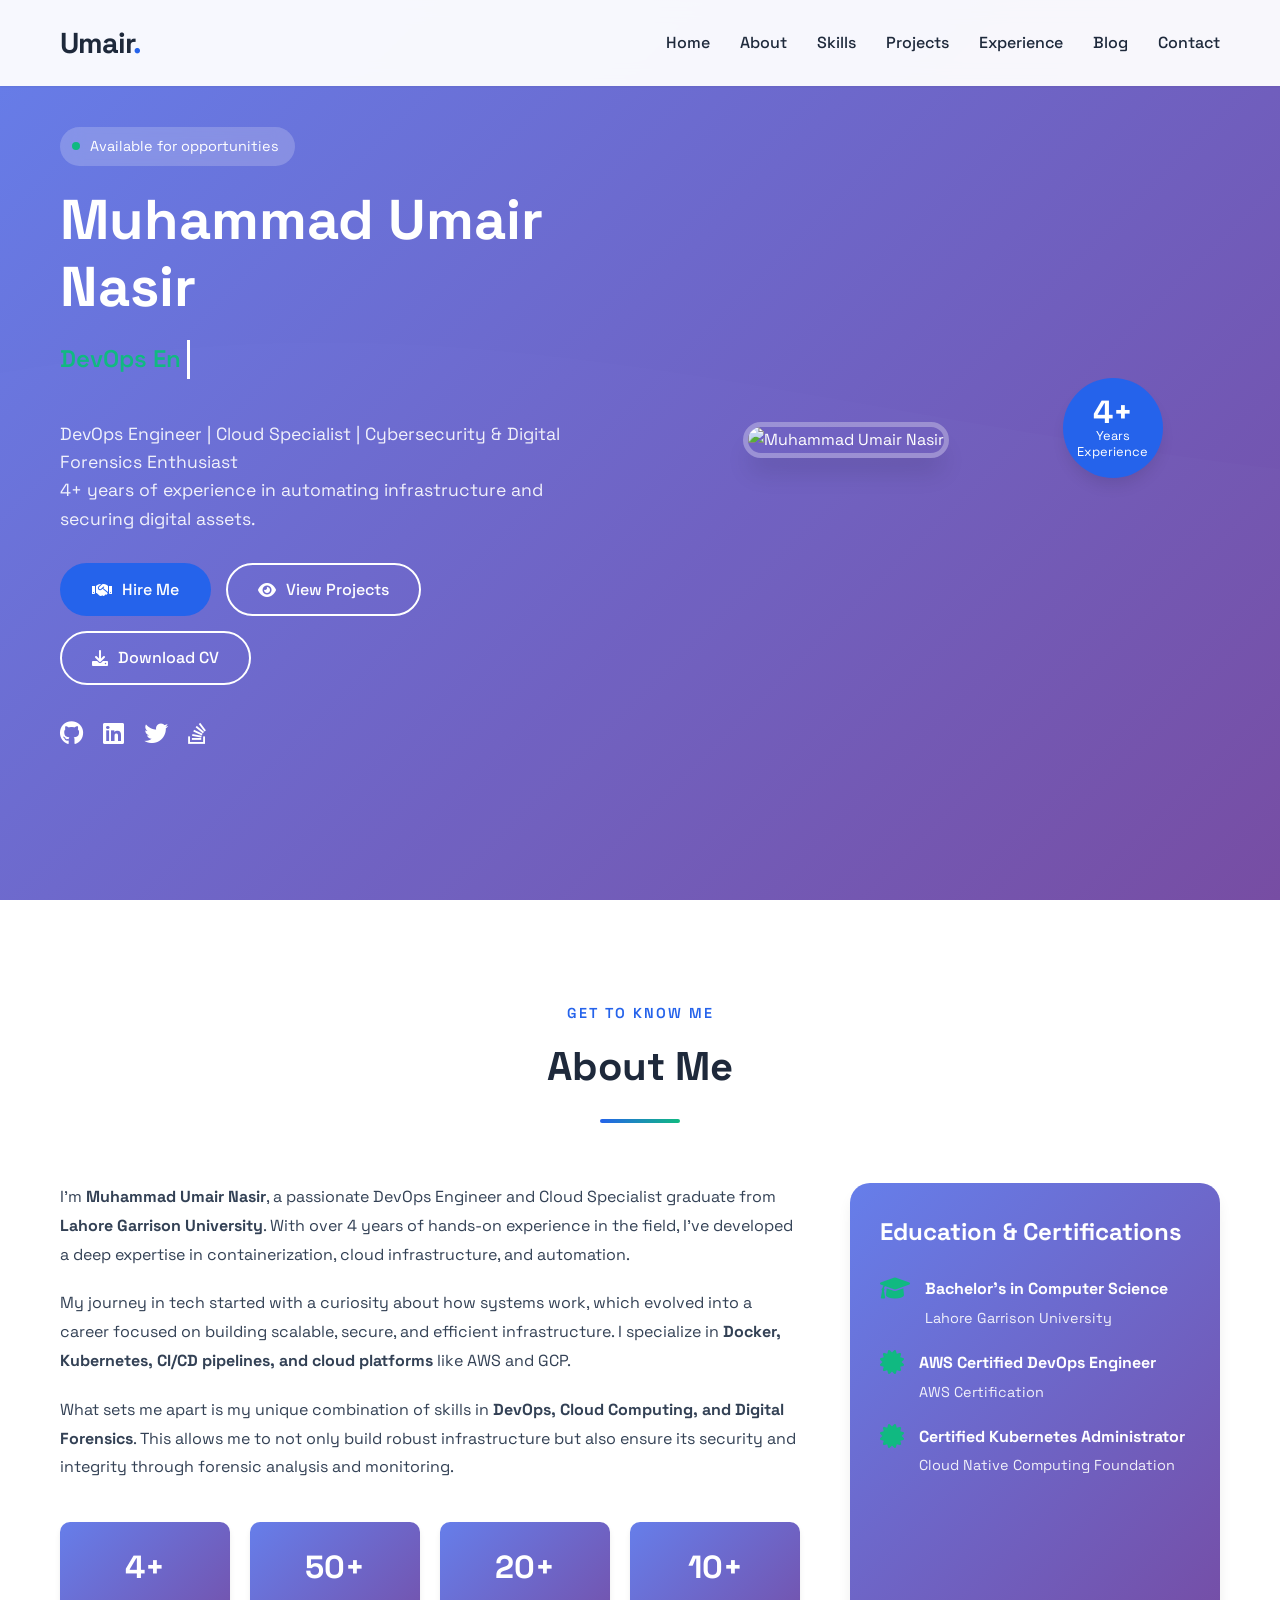
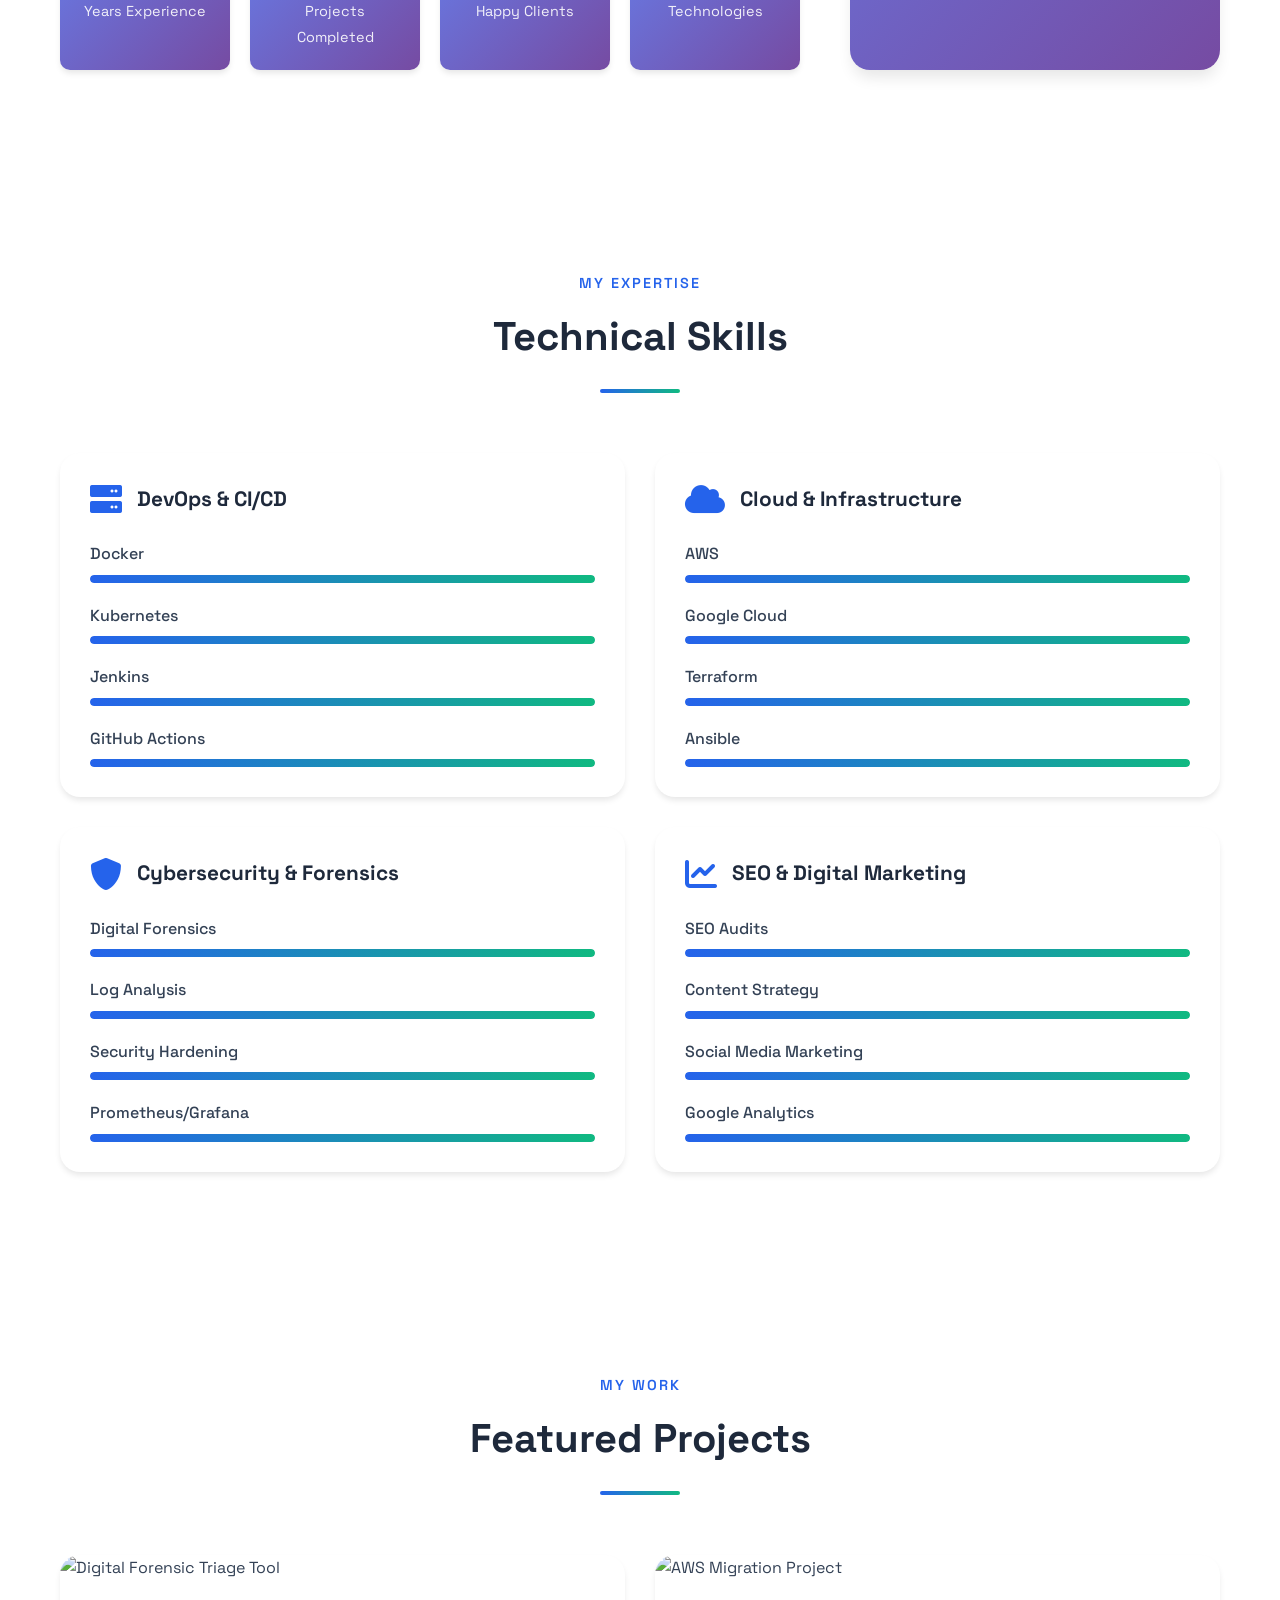
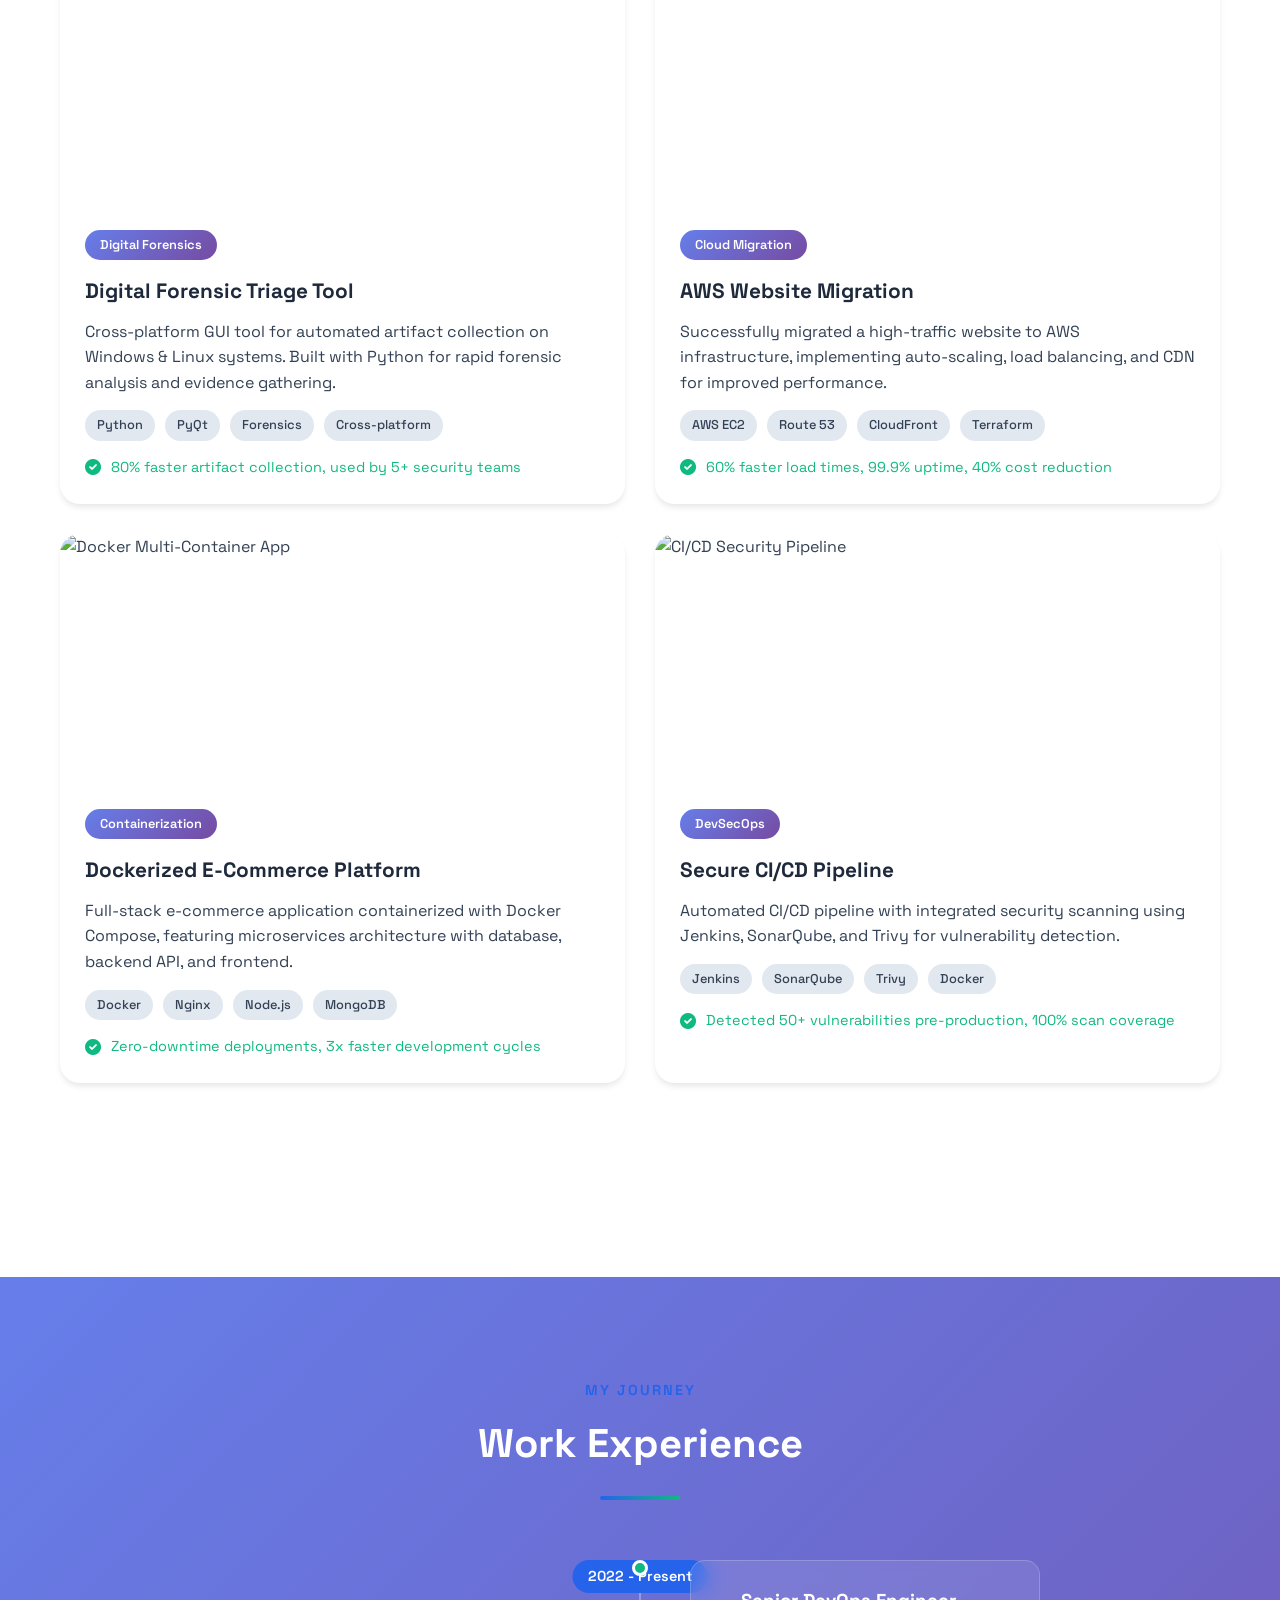
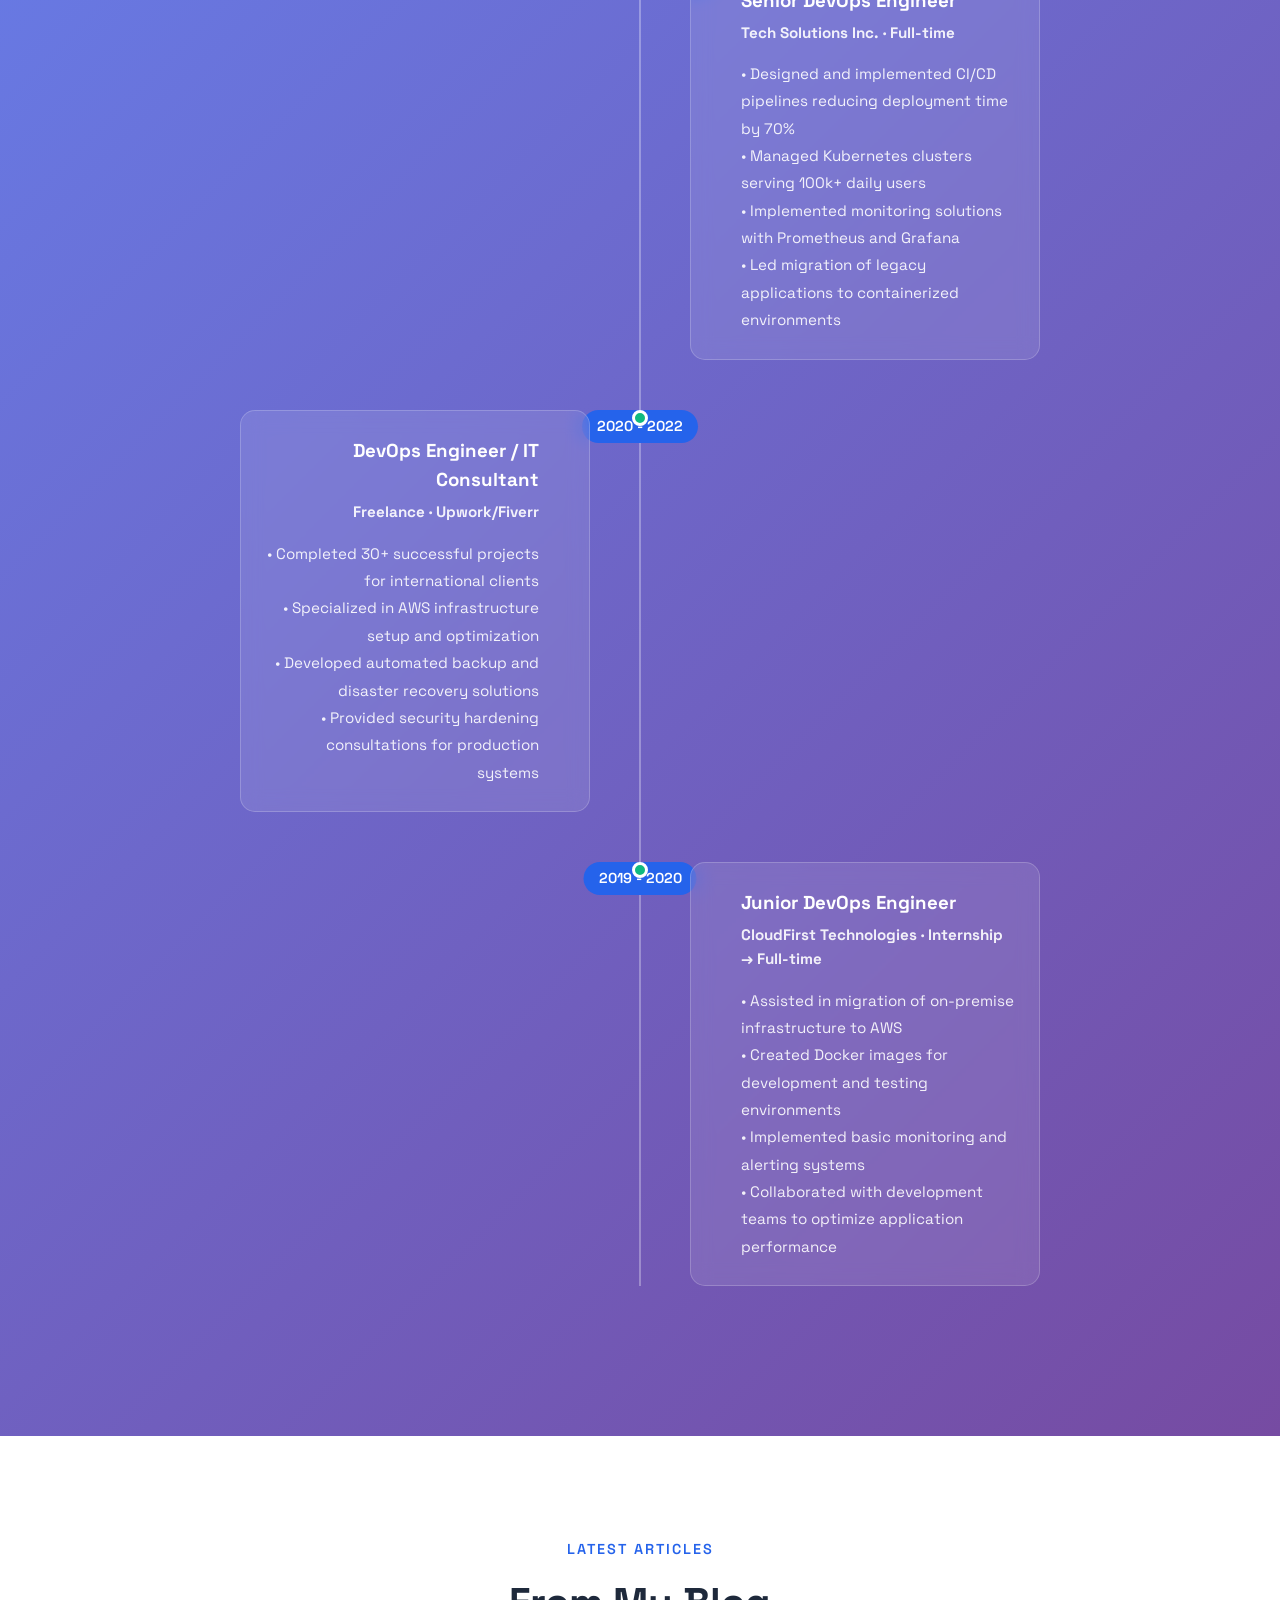
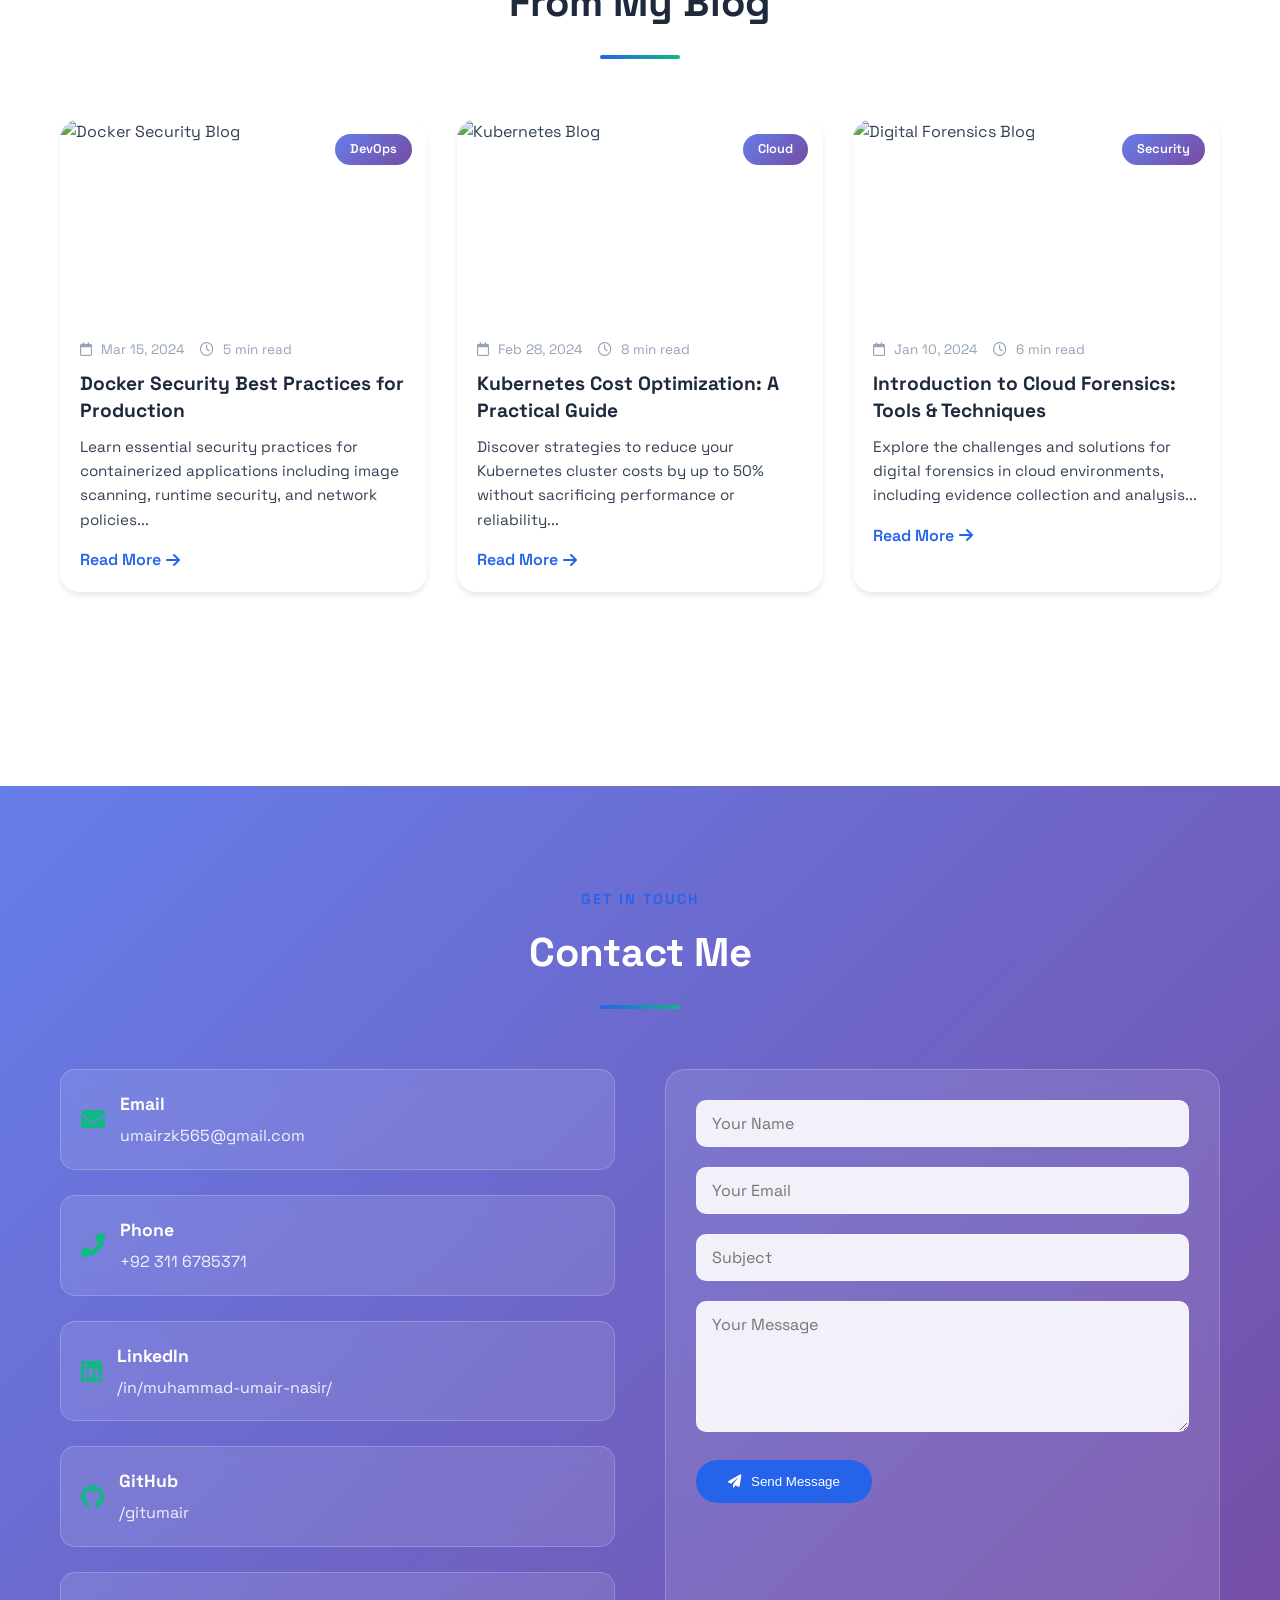
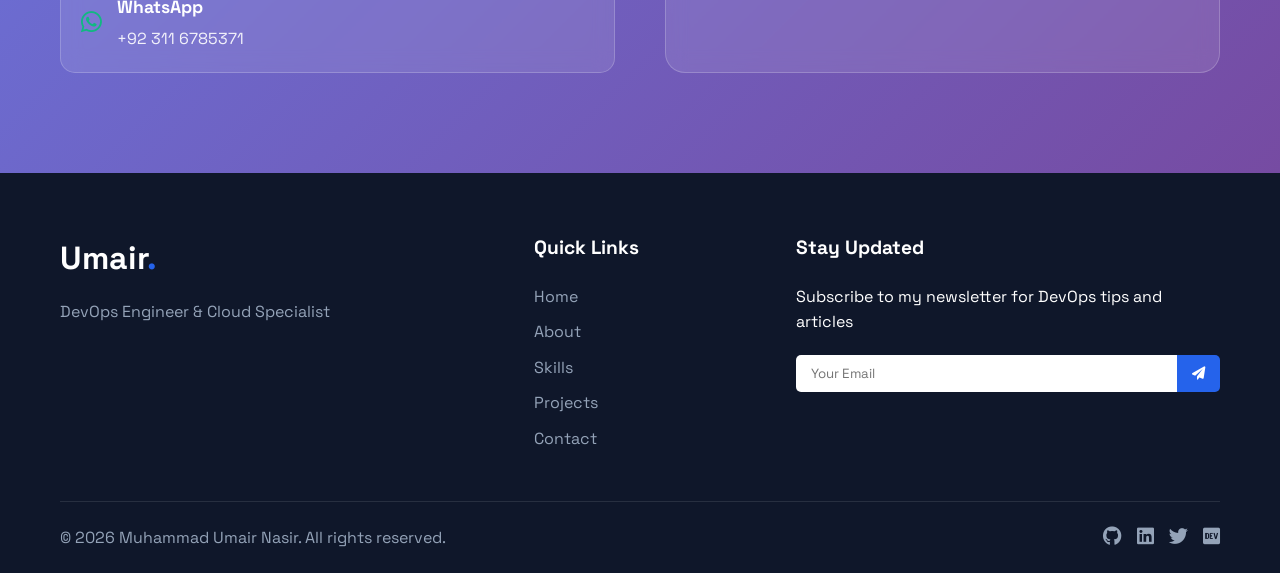
==== commit 50e2406a: "updated content" ====
--- a/index.html
+++ b/index.html
@@ -22,6 +22,14 @@
     
     <!-- CSS -->
     <link rel="stylesheet" href="css/style.css">
+    <!-- Google Analytics -->
+    <script async src="https://www.googletagmanager.com/gtag/js?id=G-XXXXXXXXXX"></script>
+    <script>
+    window.dataLayer = window.dataLayer || [];
+    function gtag(){dataLayer.push(arguments);}
+    gtag('js', new Date());
+    gtag('config', 'G-XXXXXXXXXX');
+    </script>
 </head>
 <body>
     <!-- Navbar -->
@@ -338,7 +346,7 @@
                         <img src="https://via.placeholder.com/600x400" alt="Digital Forensic Triage Tool">
                         <div class="project-overlay">
                             <div class="project-links">
-                                <a href="#" target="_blank"><i class="fab fa-github"></i></a>
+                                <a href="https://github.com/gitumair/Vision-Networks" target="_blank"><i class="fab fa-github"></i></a>
                                 <a href="#" target="_blank"><i class="fas fa-external-link-alt"></i></a>
                             </div>
                         </div>
@@ -607,41 +615,41 @@
                         <i class="fas fa-envelope"></i>
                         <div>
                             <h4>Email</h4>
-                            <p><a href="mailto:umair.nasir@example.com">umair.nasir@example.com</a></p>
+                            <p><a href="mailto:umairzk565@gmail.com">umairzk565@gmail.com</a></p>
                         </div>
                     </div>
                     <div class="contact-item">
                         <i class="fas fa-phone-alt"></i>
                         <div>
                             <h4>Phone</h4>
-                            <p><a href="tel:+923001234567">+92 300 1234567</a></p>
+                            <p><a href="tel:+923116785371">+92 311 6785371</a></p>
                         </div>
                     </div>
                     <div class="contact-item">
                         <i class="fab fa-linkedin"></i>
                         <div>
                             <h4>LinkedIn</h4>
-                            <p><a href="https://linkedin.com/in/umairnasir" target="_blank">/in/umairnasir</a></p>
+                            <p><a href="https://www.linkedin.com/in/muhammad-umair-nasir/" target="_blank">/in/muhammad-umair-nasir/</a></p>
                         </div>
                     </div>
                     <div class="contact-item">
                         <i class="fab fa-github"></i>
                         <div>
                             <h4>GitHub</h4>
-                            <p><a href="https://github.com/umairnasir" target="_blank">/umairnasir</a></p>
+                            <p><a href="https://github.com/gitumair" target="_blank">/gitumair</a></p>
                         </div>
                     </div>
                     <div class="contact-item">
                         <i class="fab fa-whatsapp"></i>
                         <div>
                             <h4>WhatsApp</h4>
-                            <p><a href="https://wa.me/923001234567">+92 300 1234567</a></p>
+                            <p><a href="https://wa.me/923116785371">+92 311 6785371</a></p>
                         </div>
                     </div>
                 </div>
                 
                 <div class="contact-form">
-                    <form id="contactForm">
+                    <form action="https://formspree.io/f/mzdalbad" method="POST">
                         <div class="form-group">
                             <input type="text" id="name" name="name" placeholder="Your Name" required>
                         </div>
@@ -658,6 +666,10 @@
                             <i class="fas fa-paper-plane"></i>
                             Send Message
                         </button>
+                        <script type="text/javascript" src="https://cdn.emailjs.com/sdk/3.2/email.min.js"></script>
+                            <script type="text/javascript">
+                              emailjs.init("T-z92L9bvr-M0sa8MBmhP"); // your EmailJS user ID
+                        </script>
                     </form>
                 </div>
             </div>
@@ -692,7 +704,7 @@
                 </div>
             </div>
             <div class="footer-bottom">
-                <p>&copy; 2024 Muhammad Umair Nasir. All rights reserved.</p>
+                <p>&copy; 2026 Muhammad Umair Nasir. All rights reserved.</p>
                 <div class="footer-social">
                     <a href="#"><i class="fab fa-github"></i></a>
                     <a href="#"><i class="fab fa-linkedin"></i></a>
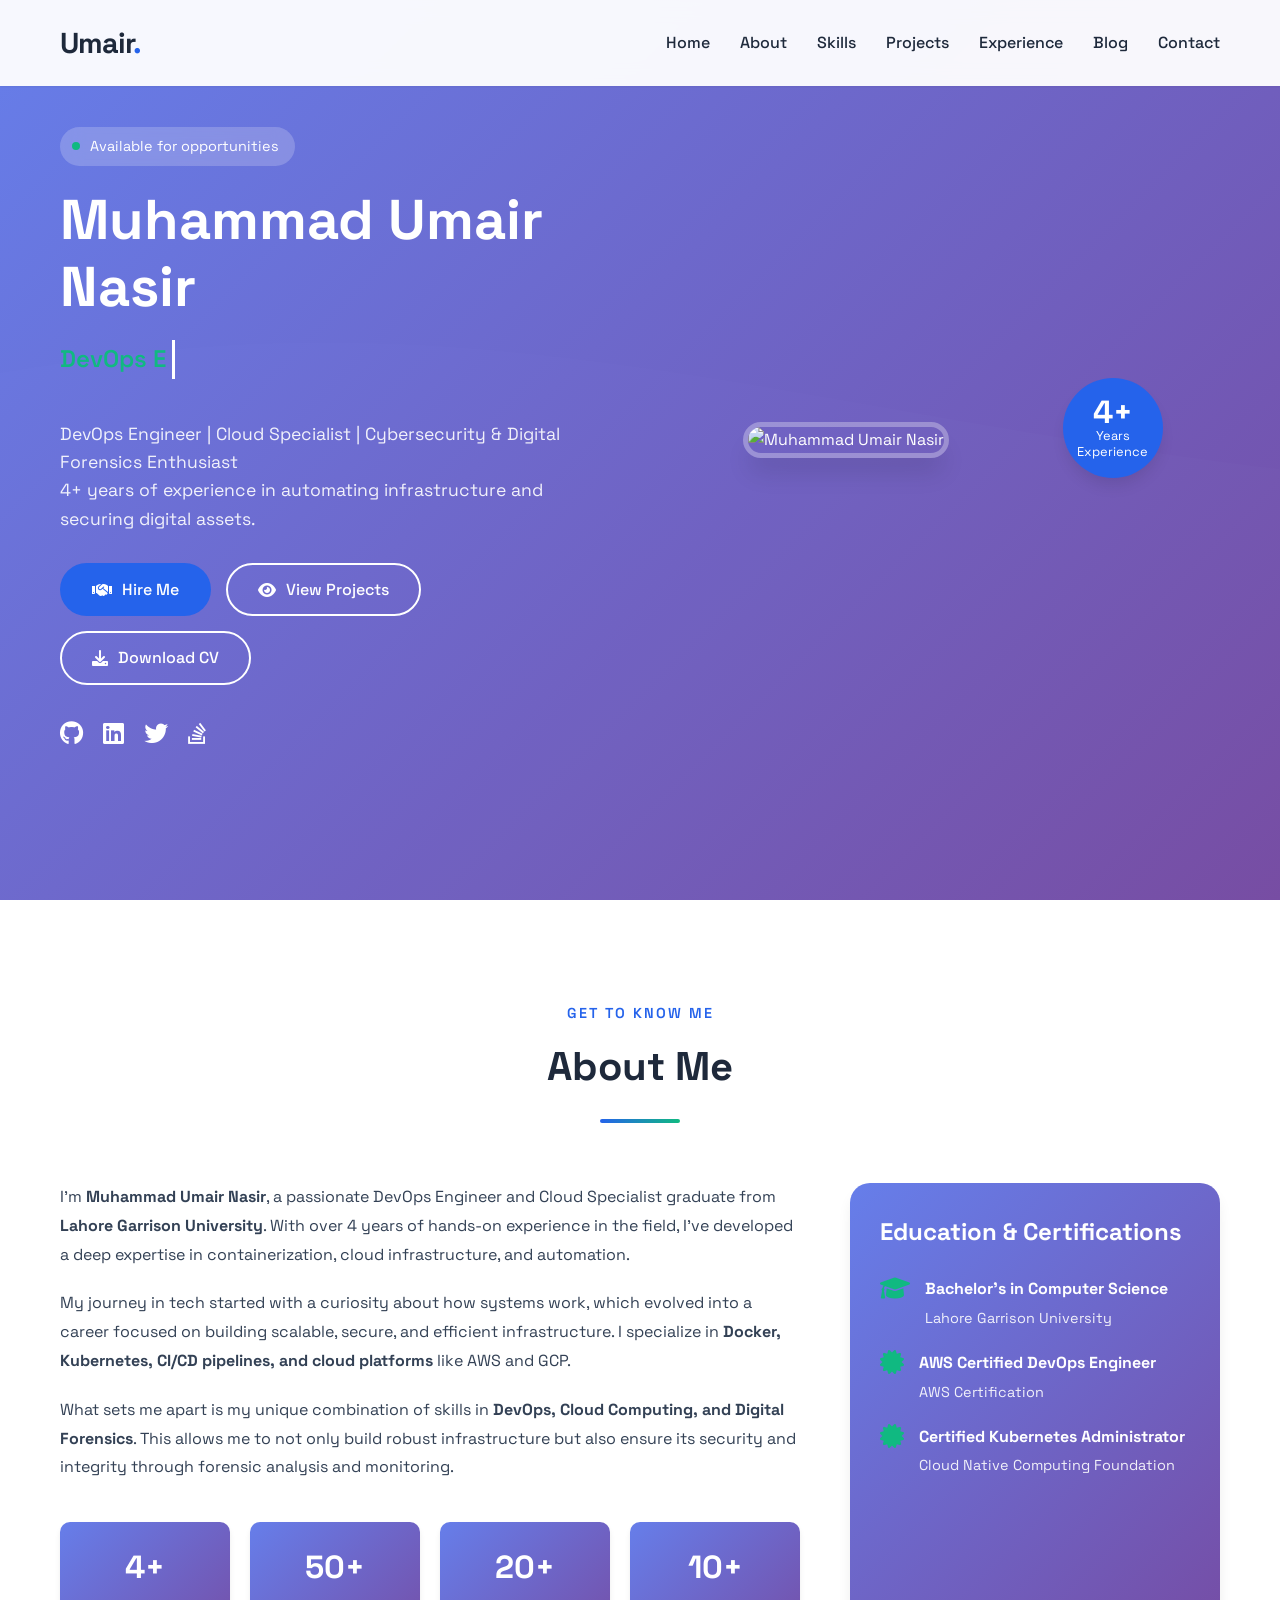
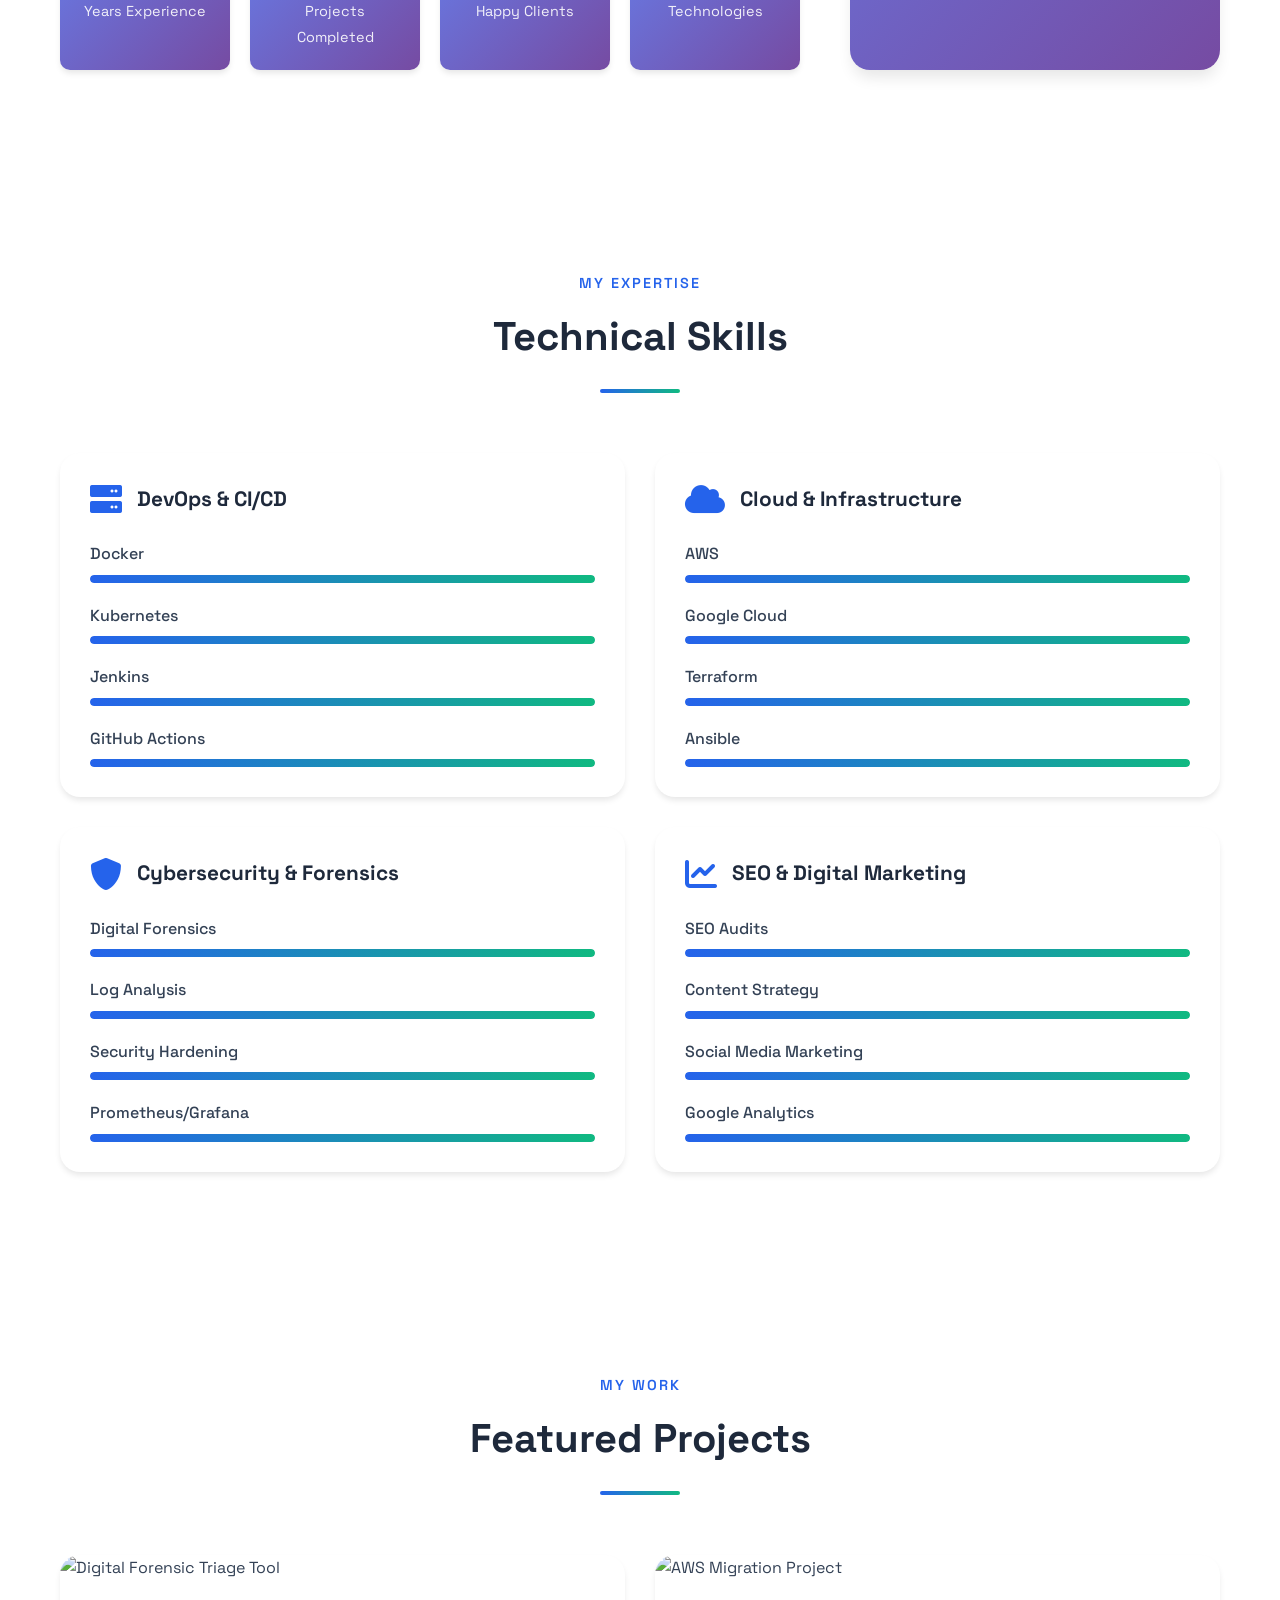
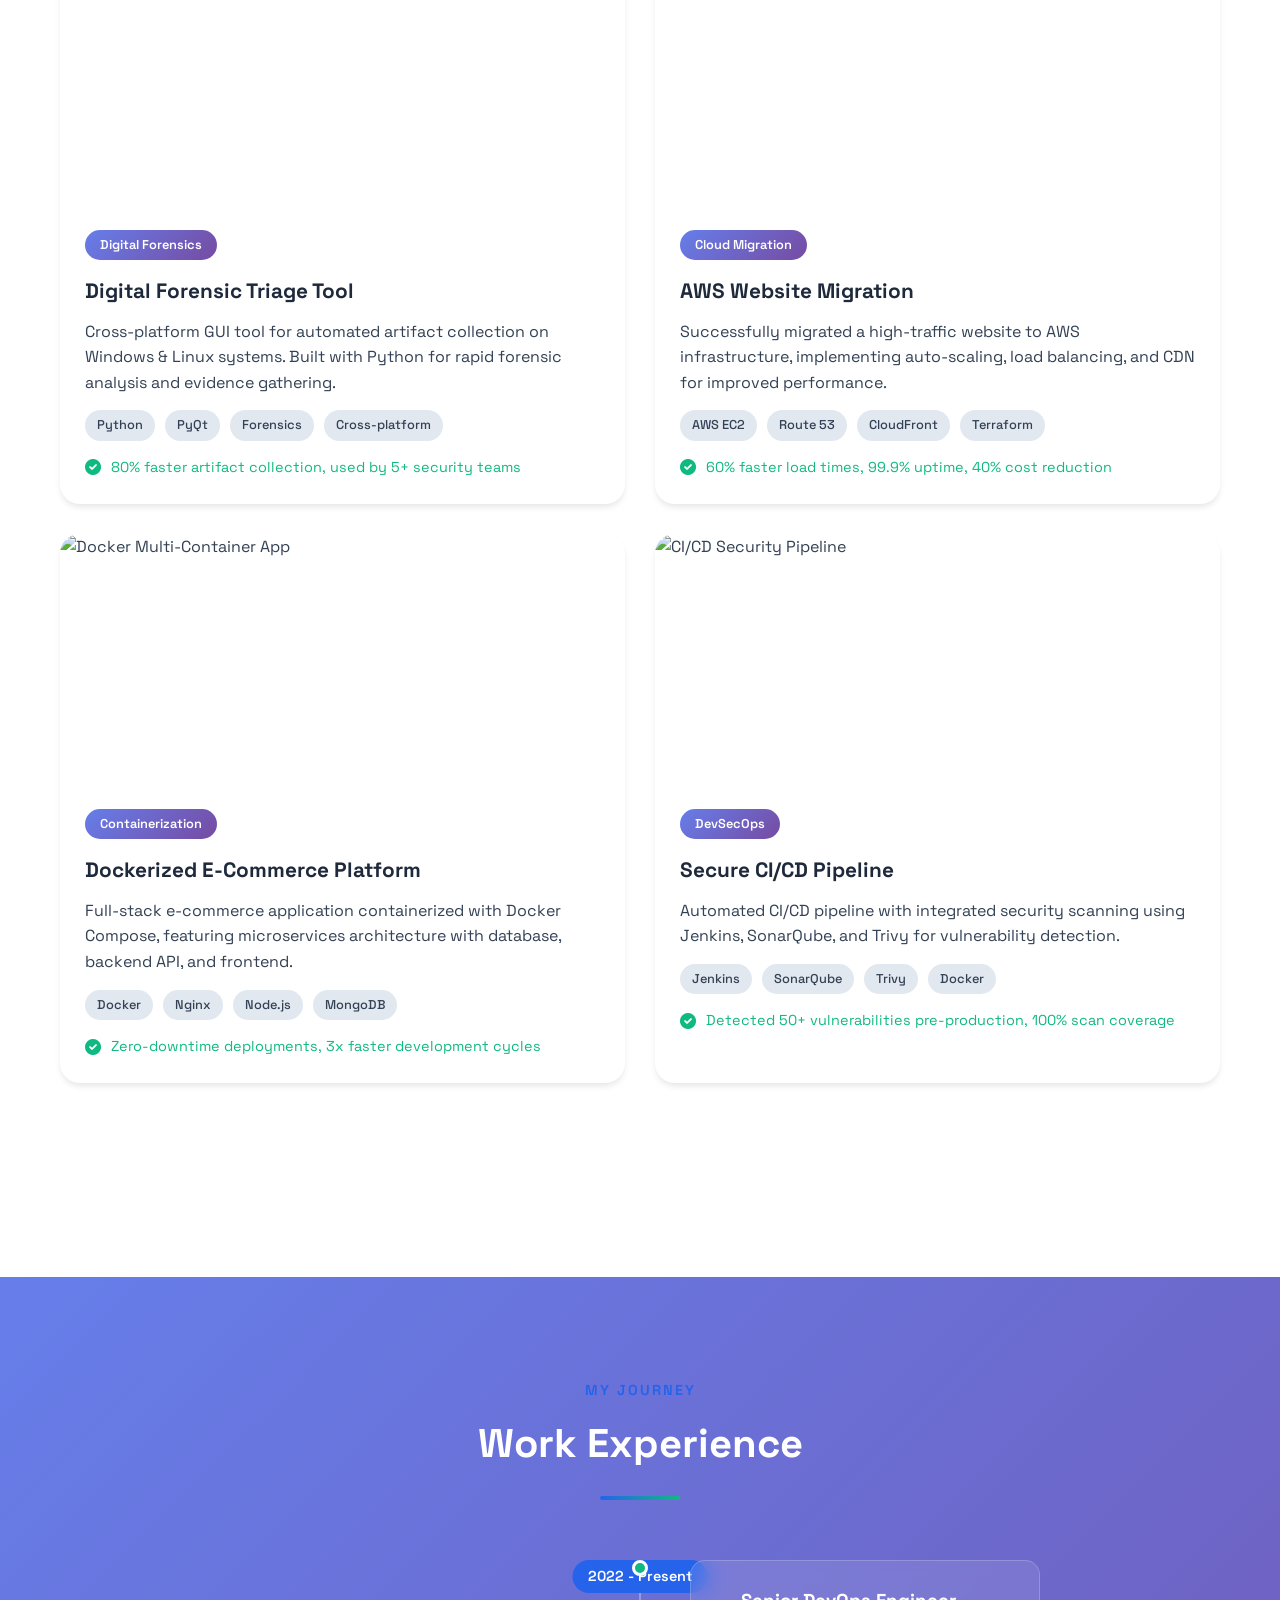
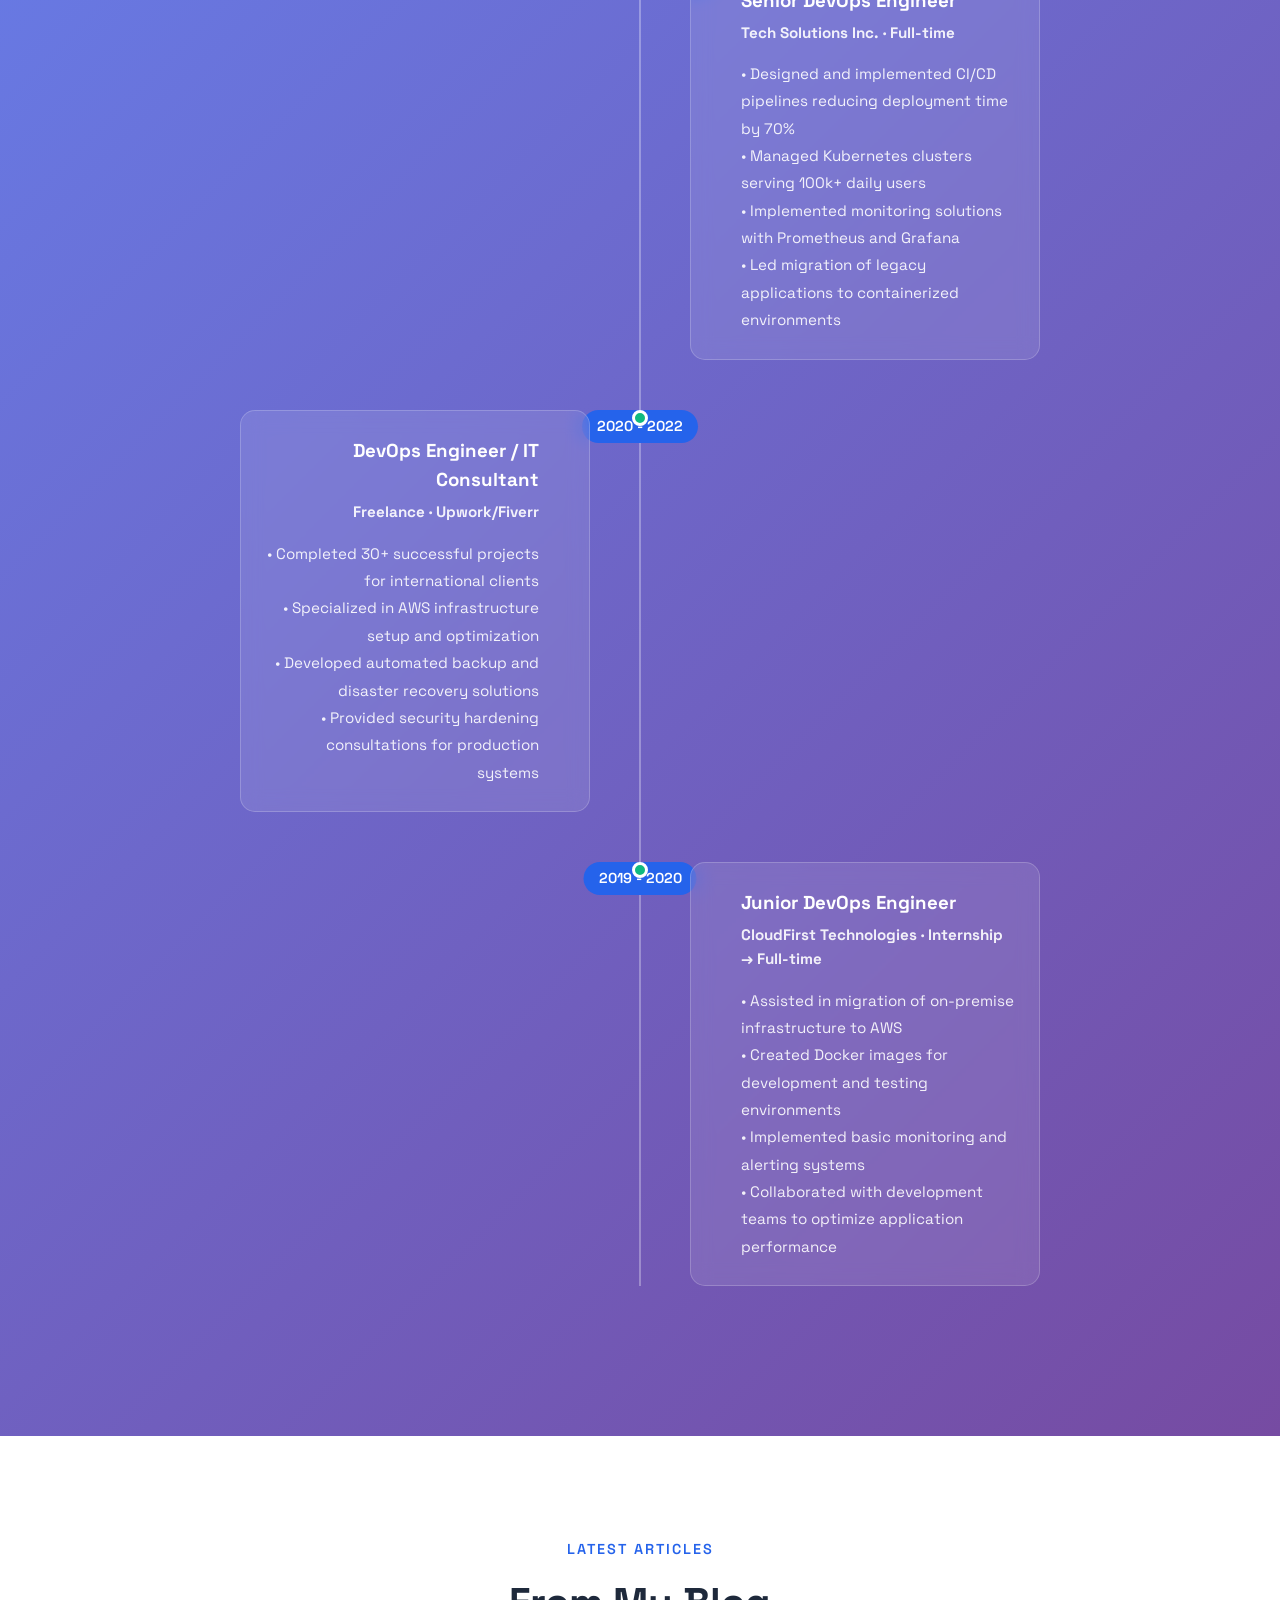
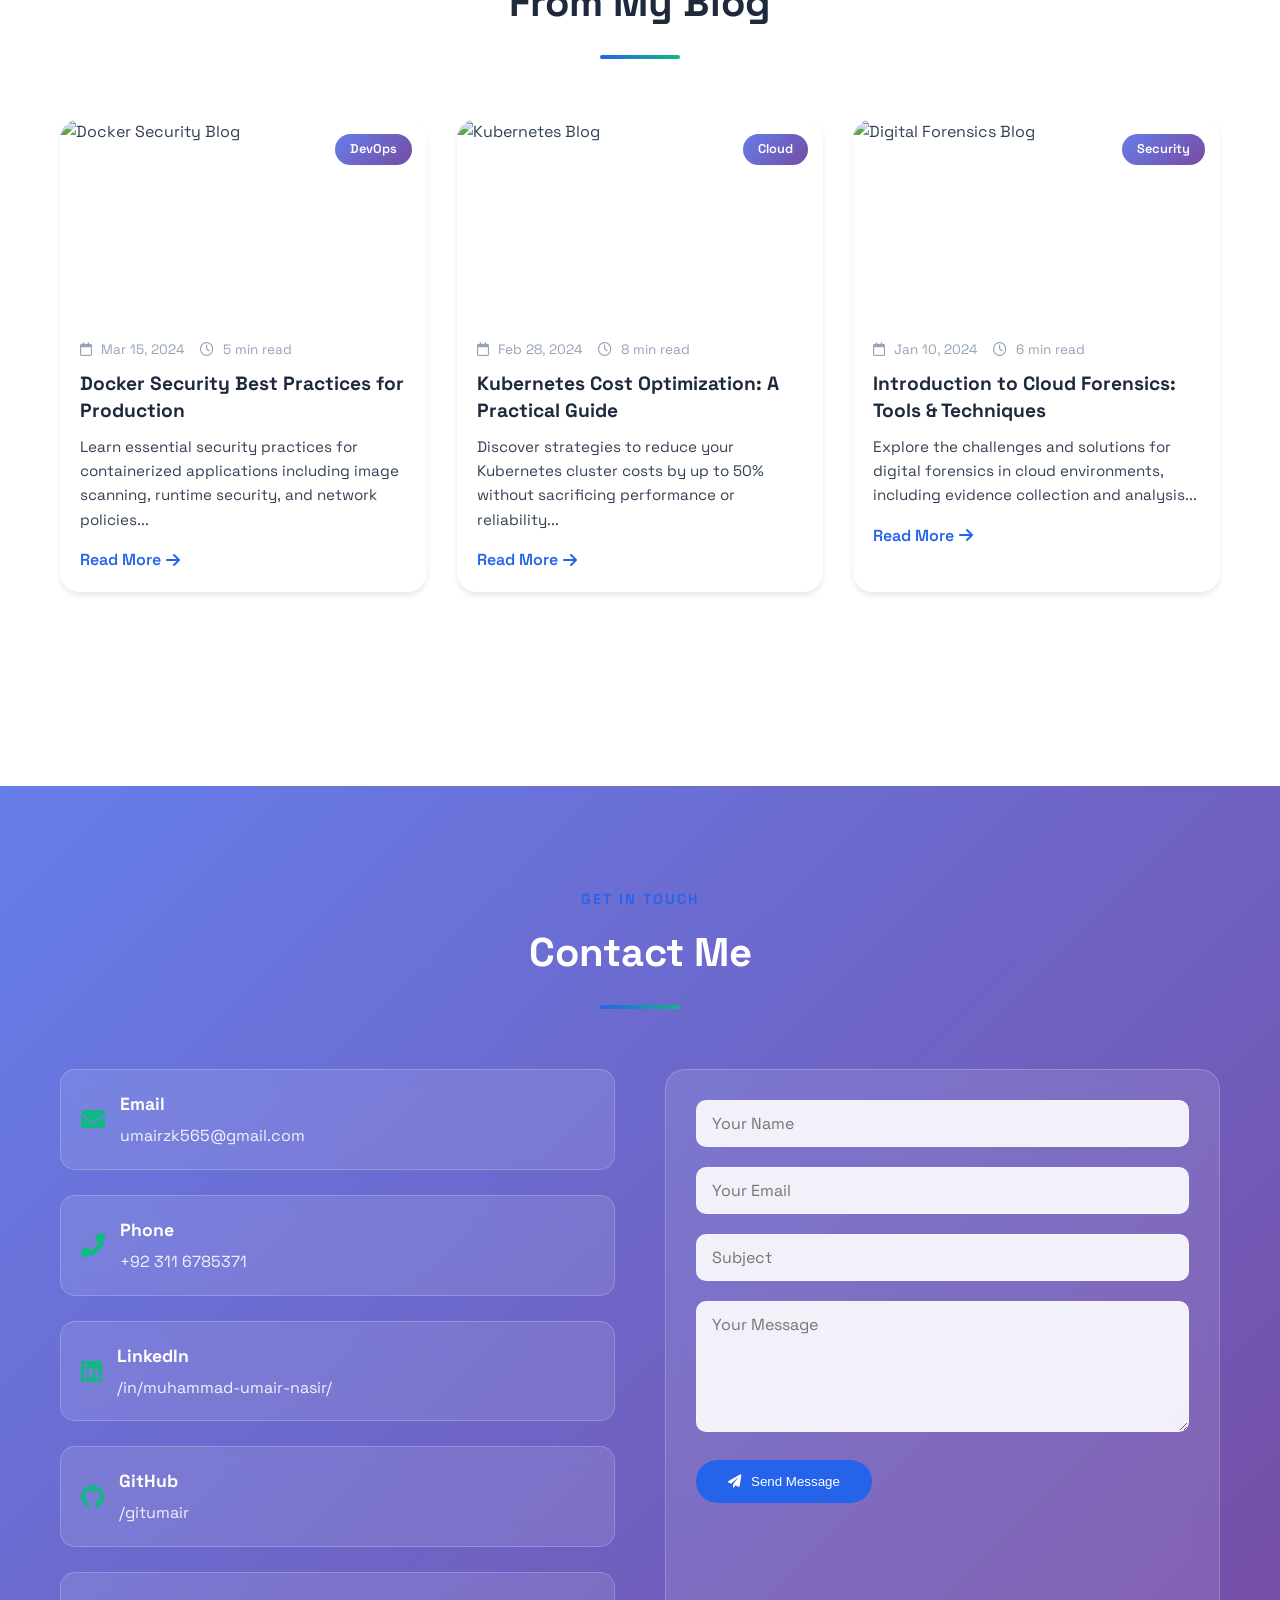
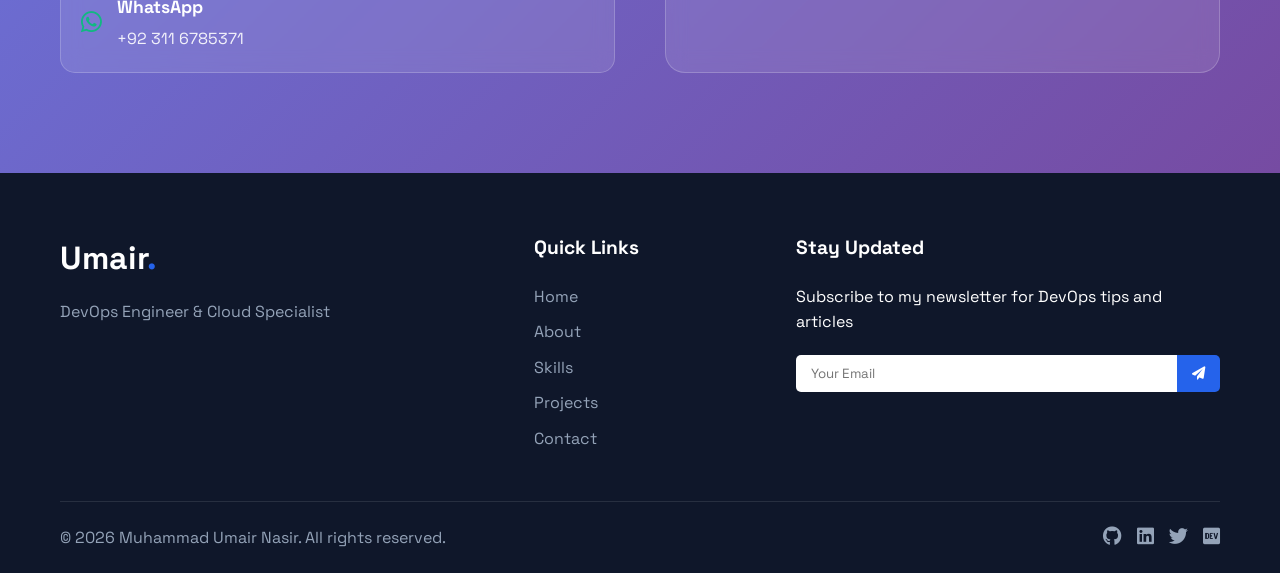
==== commit f27556bf: "updated content" ====
--- a/index.html
+++ b/index.html
@@ -343,7 +343,7 @@
                 <!-- Project 1: Digital Forensic Triage Tool -->
                 <div class="project-card">
                     <div class="project-image">
-                        <img src="https://via.placeholder.com/600x400" alt="Digital Forensic Triage Tool">
+                        <img src="https://www.datalab.co.nz/assets/entries/_small/COMPUTER-FORENSICS2.jpg" alt="Digital Forensic Triage Tool">
                         <div class="project-overlay">
                             <div class="project-links">
                                 <a href="https://github.com/gitumair/Vision-Networks" target="_blank"><i class="fab fa-github"></i></a>
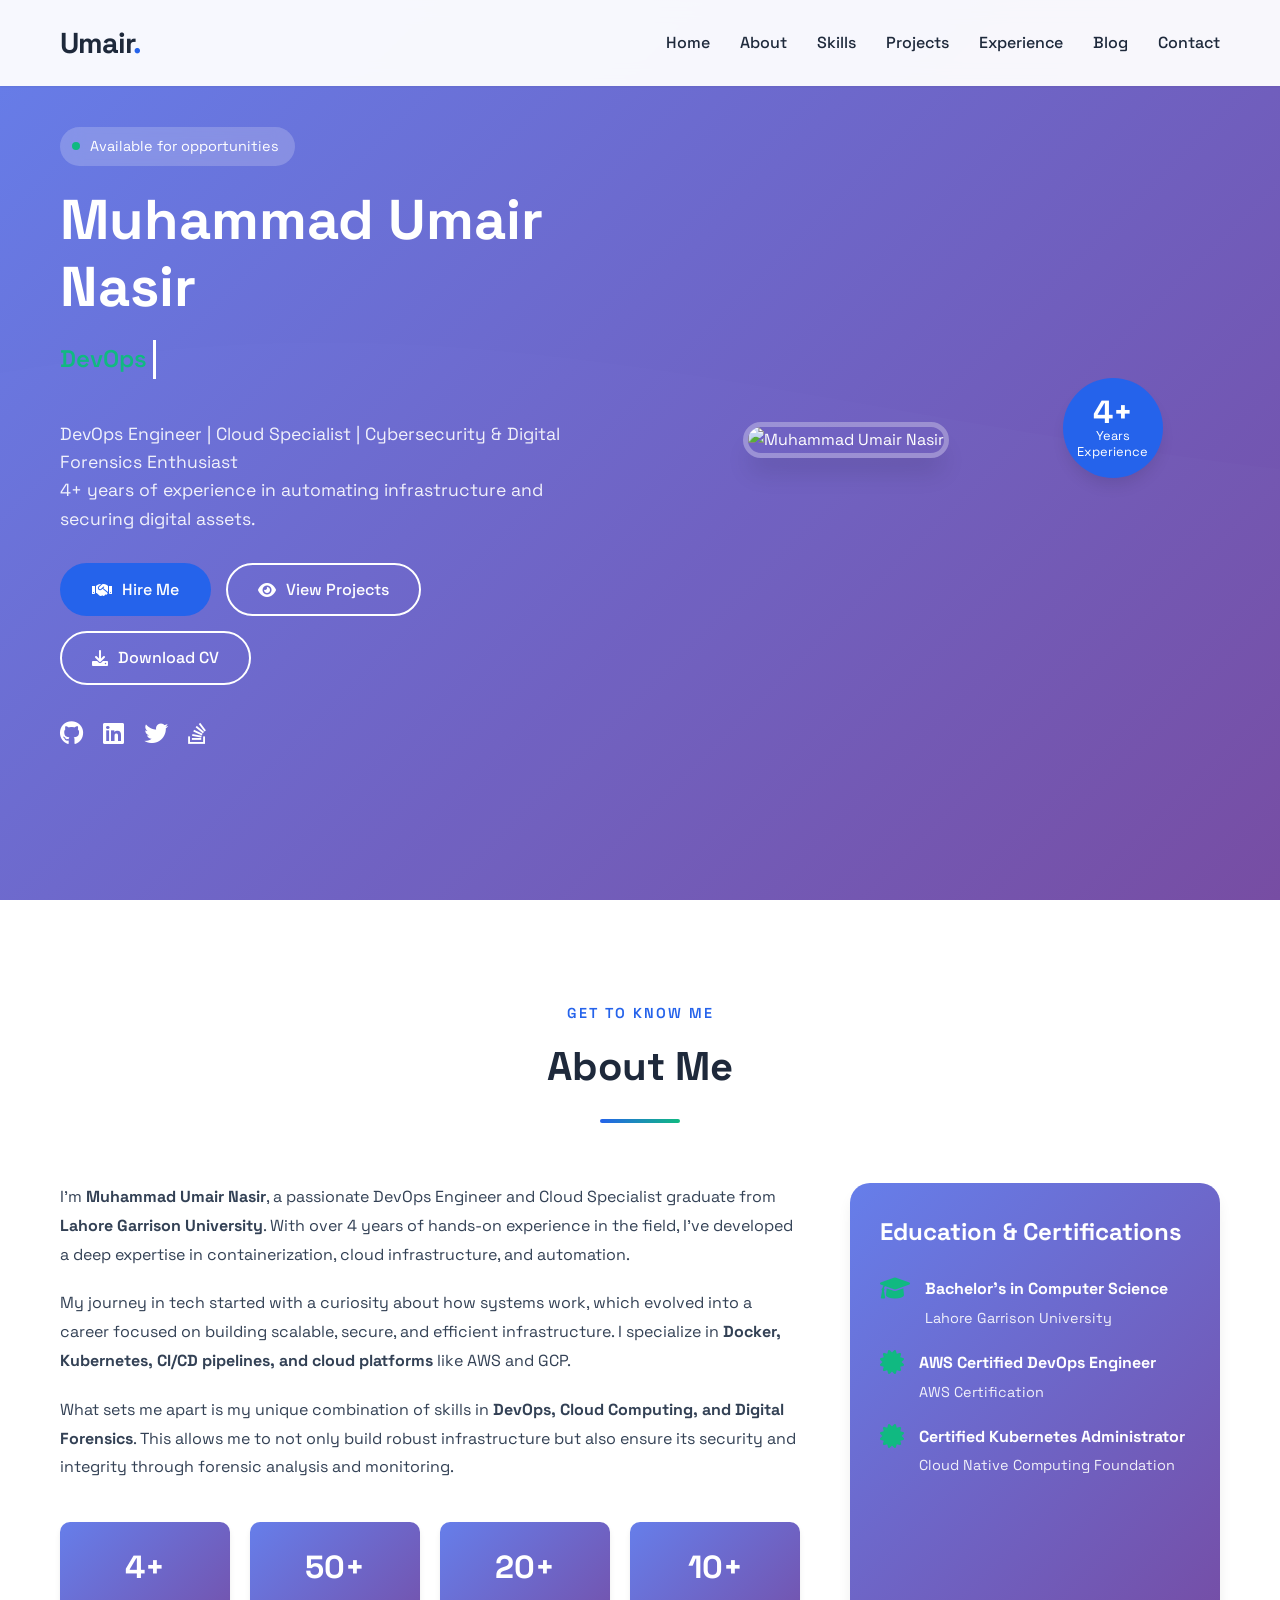
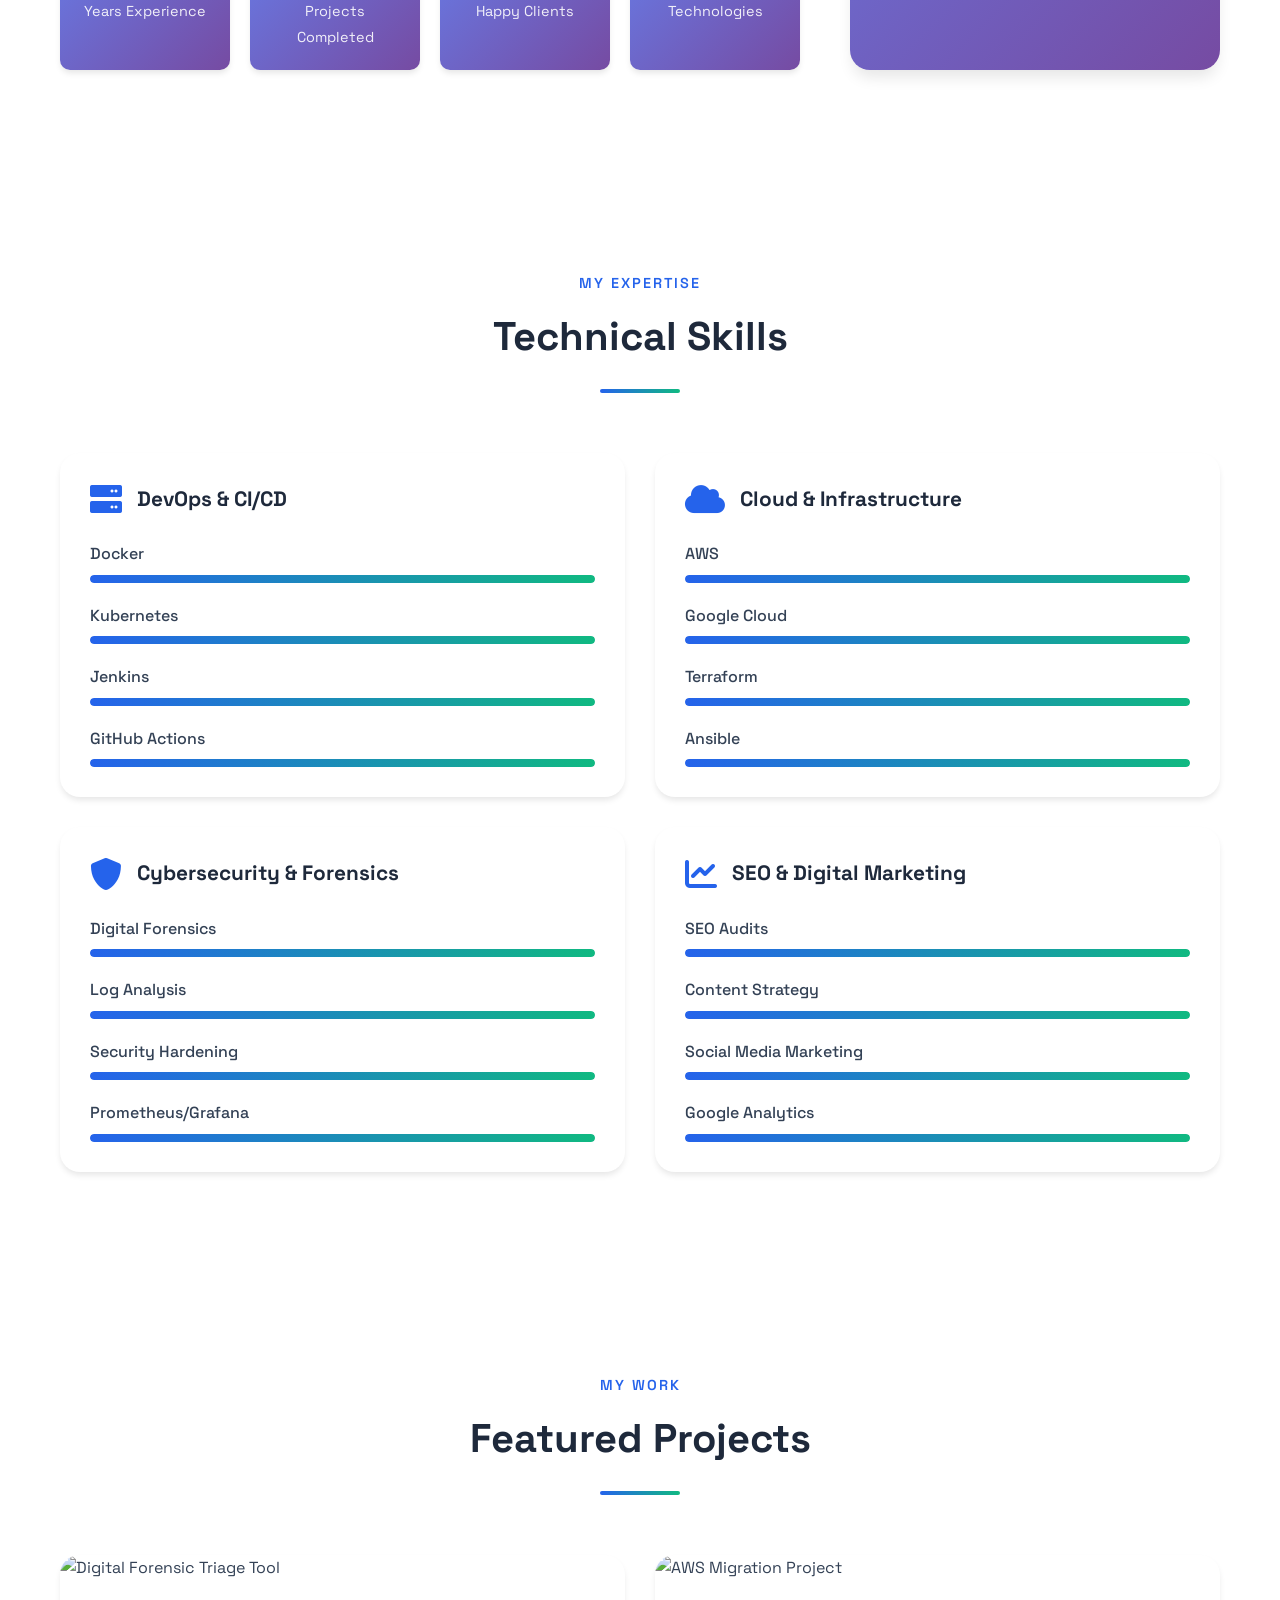
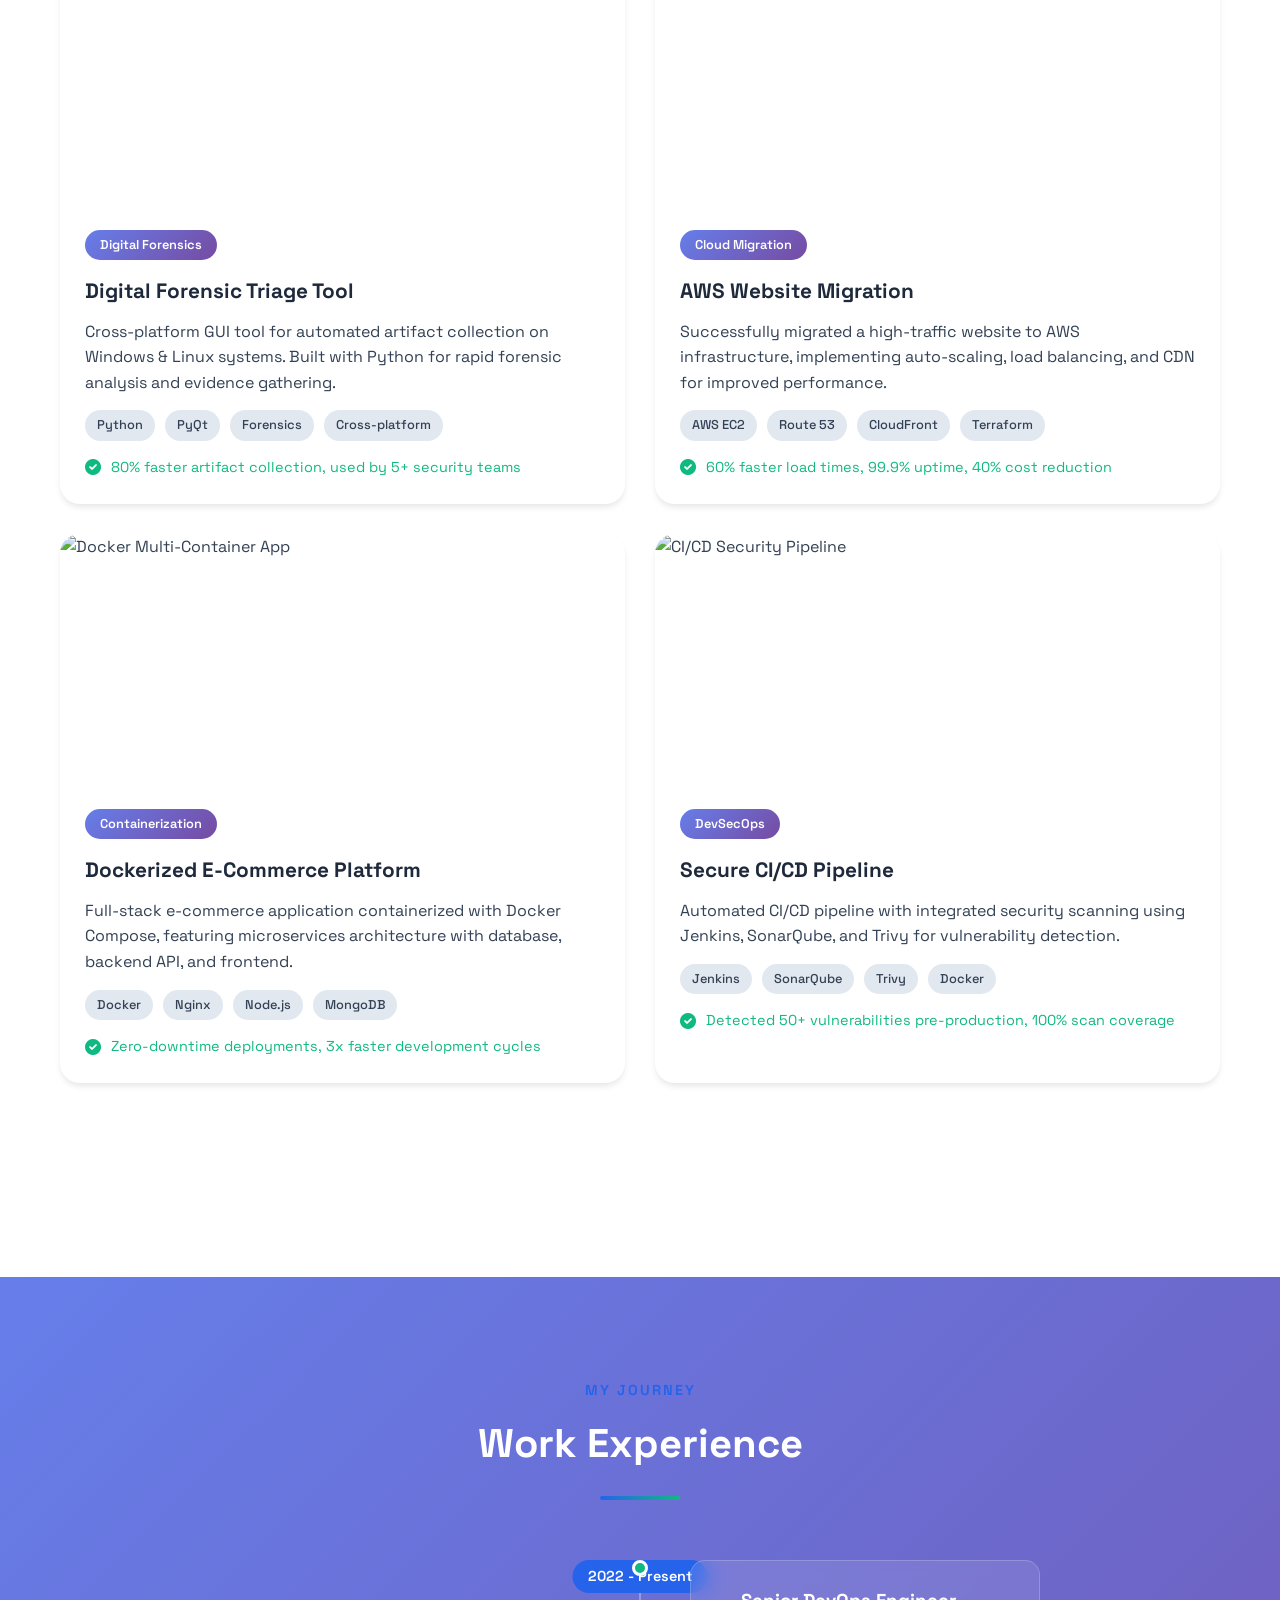
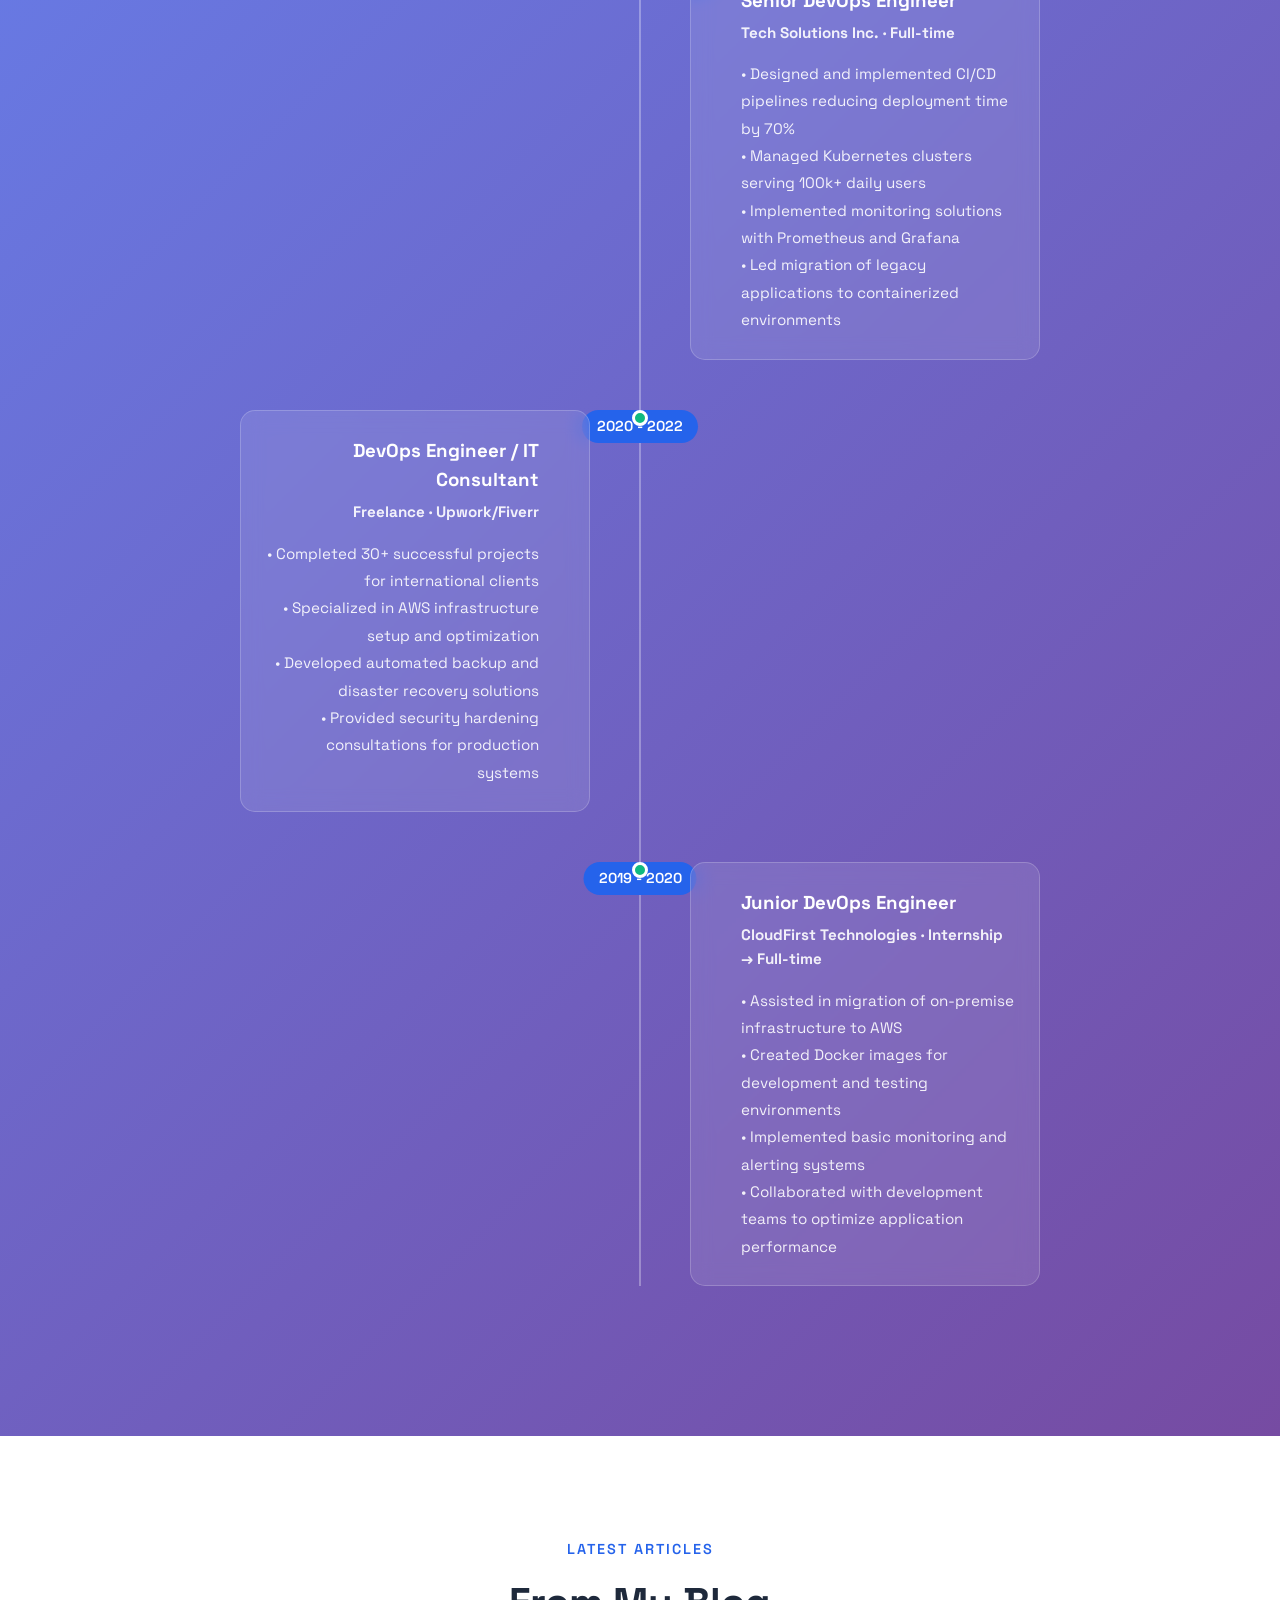
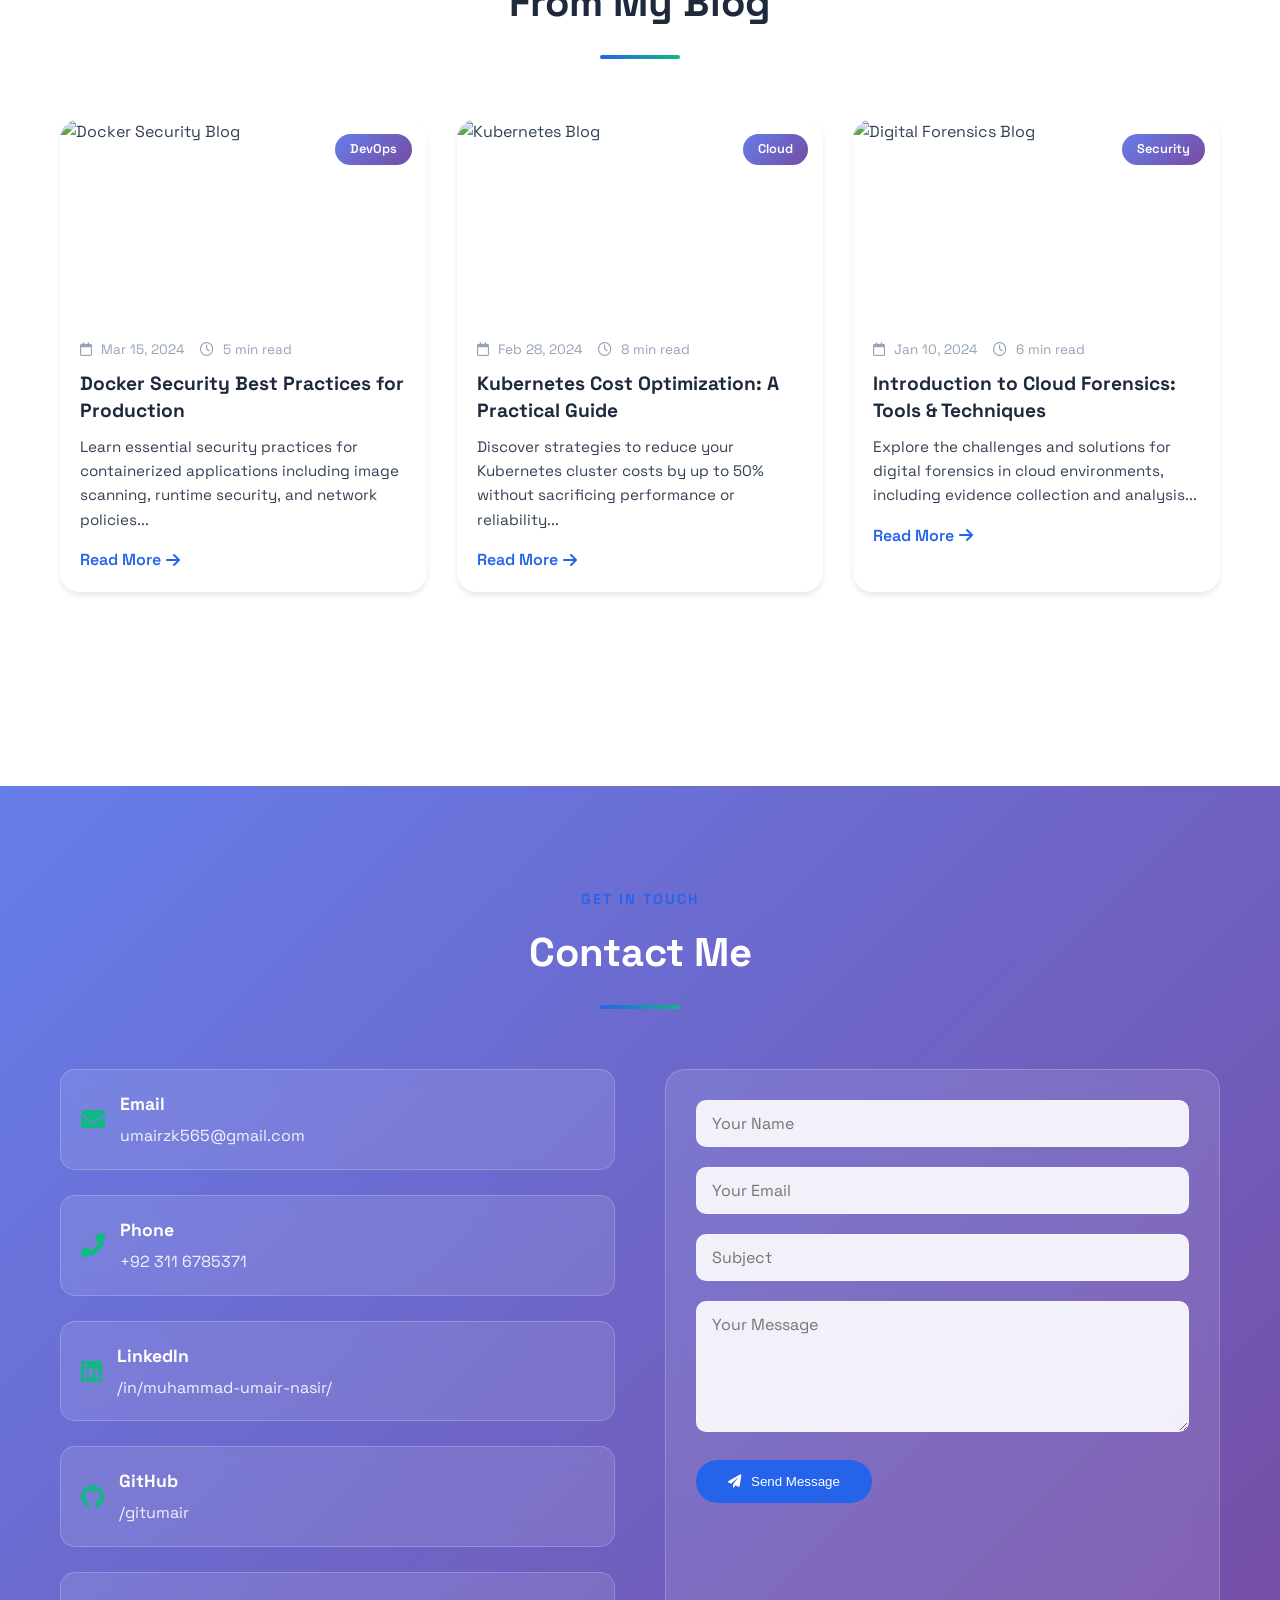
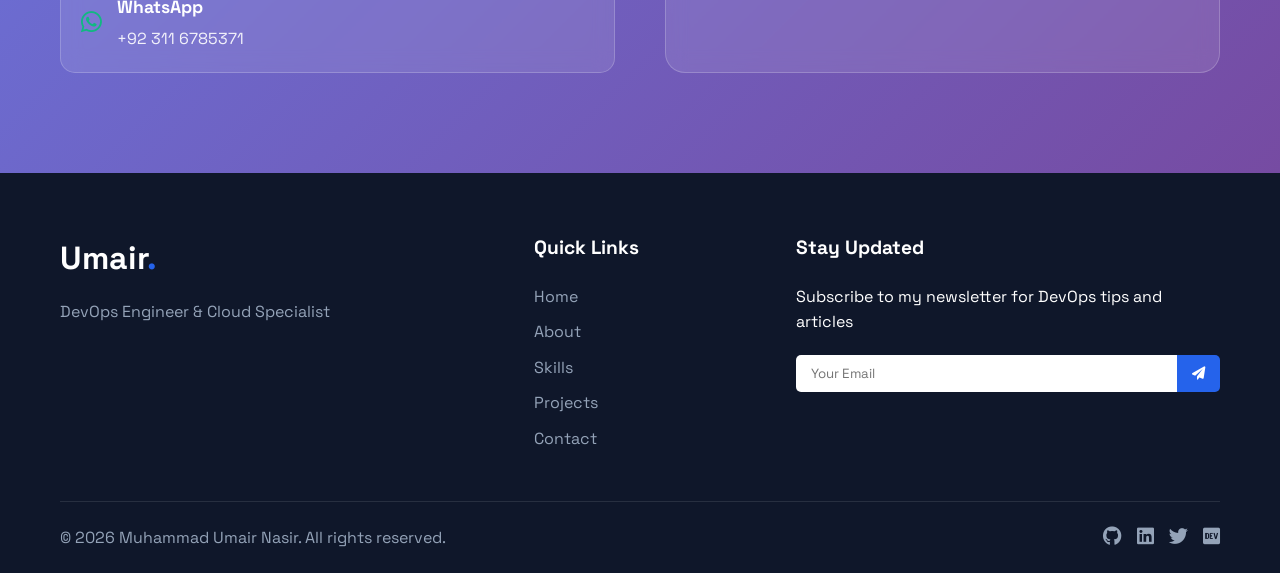
==== commit b0d06505: "updated content" ====
--- a/index.html
+++ b/index.html
@@ -374,10 +374,10 @@
                 <!-- Project 2: AWS Migration Project -->
                 <div class="project-card">
                     <div class="project-image">
-                        <img src="https://via.placeholder.com/600x400" alt="AWS Migration Project">
+                        <img src="https://d2908q01vomqb2.cloudfront.net/972a67c48192728a34979d9a35164c1295401b71/2023/03/24/Diagram-2-copy.png" alt="AWS Migration Project">
                         <div class="project-overlay">
                             <div class="project-links">
-                                <a href="#" target="_blank"><i class="fab fa-github"></i></a>
+                                <a href="https://github.com/gitumair/AWS-Migration-Project" target="_blank"><i class="fab fa-github"></i></a>
                                 <a href="#" target="_blank"><i class="fas fa-external-link-alt"></i></a>
                             </div>
                         </div>
@@ -405,10 +405,10 @@
                 <!-- Project 3: Dockerized Multi-Container App -->
                 <div class="project-card">
                     <div class="project-image">
-                        <img src="https://via.placeholder.com/600x400" alt="Docker Multi-Container App">
+                        <img src="https://media.licdn.com/dms/image/v2/D5612AQFGuEBqJmtv3Q/article-cover_image-shrink_720_1280/B56ZXLgq4FGoAI-/0/1742876095518?e=2147483647&v=beta&t=_nU2cQB0VRCd-FTEIDeI-Q0s7CjB3-W4Fv3kwlWrCy4" alt="Docker Multi-Container App">
                         <div class="project-overlay">
                             <div class="project-links">
-                                <a href="#" target="_blank"><i class="fab fa-github"></i></a>
+                                <a href="https://github.com/gitumair/Dockerized-E-Commerce-Platform" target="_blank"><i class="fab fa-github"></i></a>
                                 <a href="#" target="_blank"><i class="fas fa-external-link-alt"></i></a>
                             </div>
                         </div>
@@ -436,10 +436,10 @@
                 <!-- Project 4: CI/CD Pipeline with Security Scanning -->
                 <div class="project-card">
                     <div class="project-image">
-                        <img src="https://via.placeholder.com/600x400" alt="CI/CD Security Pipeline">
+                        <img src="https://www.armosec.io/wp-content/uploads/2022/09/CICD-security-gates-diagram.png" alt="CI/CD Security Pipeline">
                         <div class="project-overlay">
                             <div class="project-links">
-                                <a href="#" target="_blank"><i class="fab fa-github"></i></a>
+                                <a href="https://github.com/gitumair/Secure-CICD-Pipeline" target="_blank"><i class="fab fa-github"></i></a>
                                 <a href="#" target="_blank"><i class="fas fa-external-link-alt"></i></a>
                             </div>
                         </div>
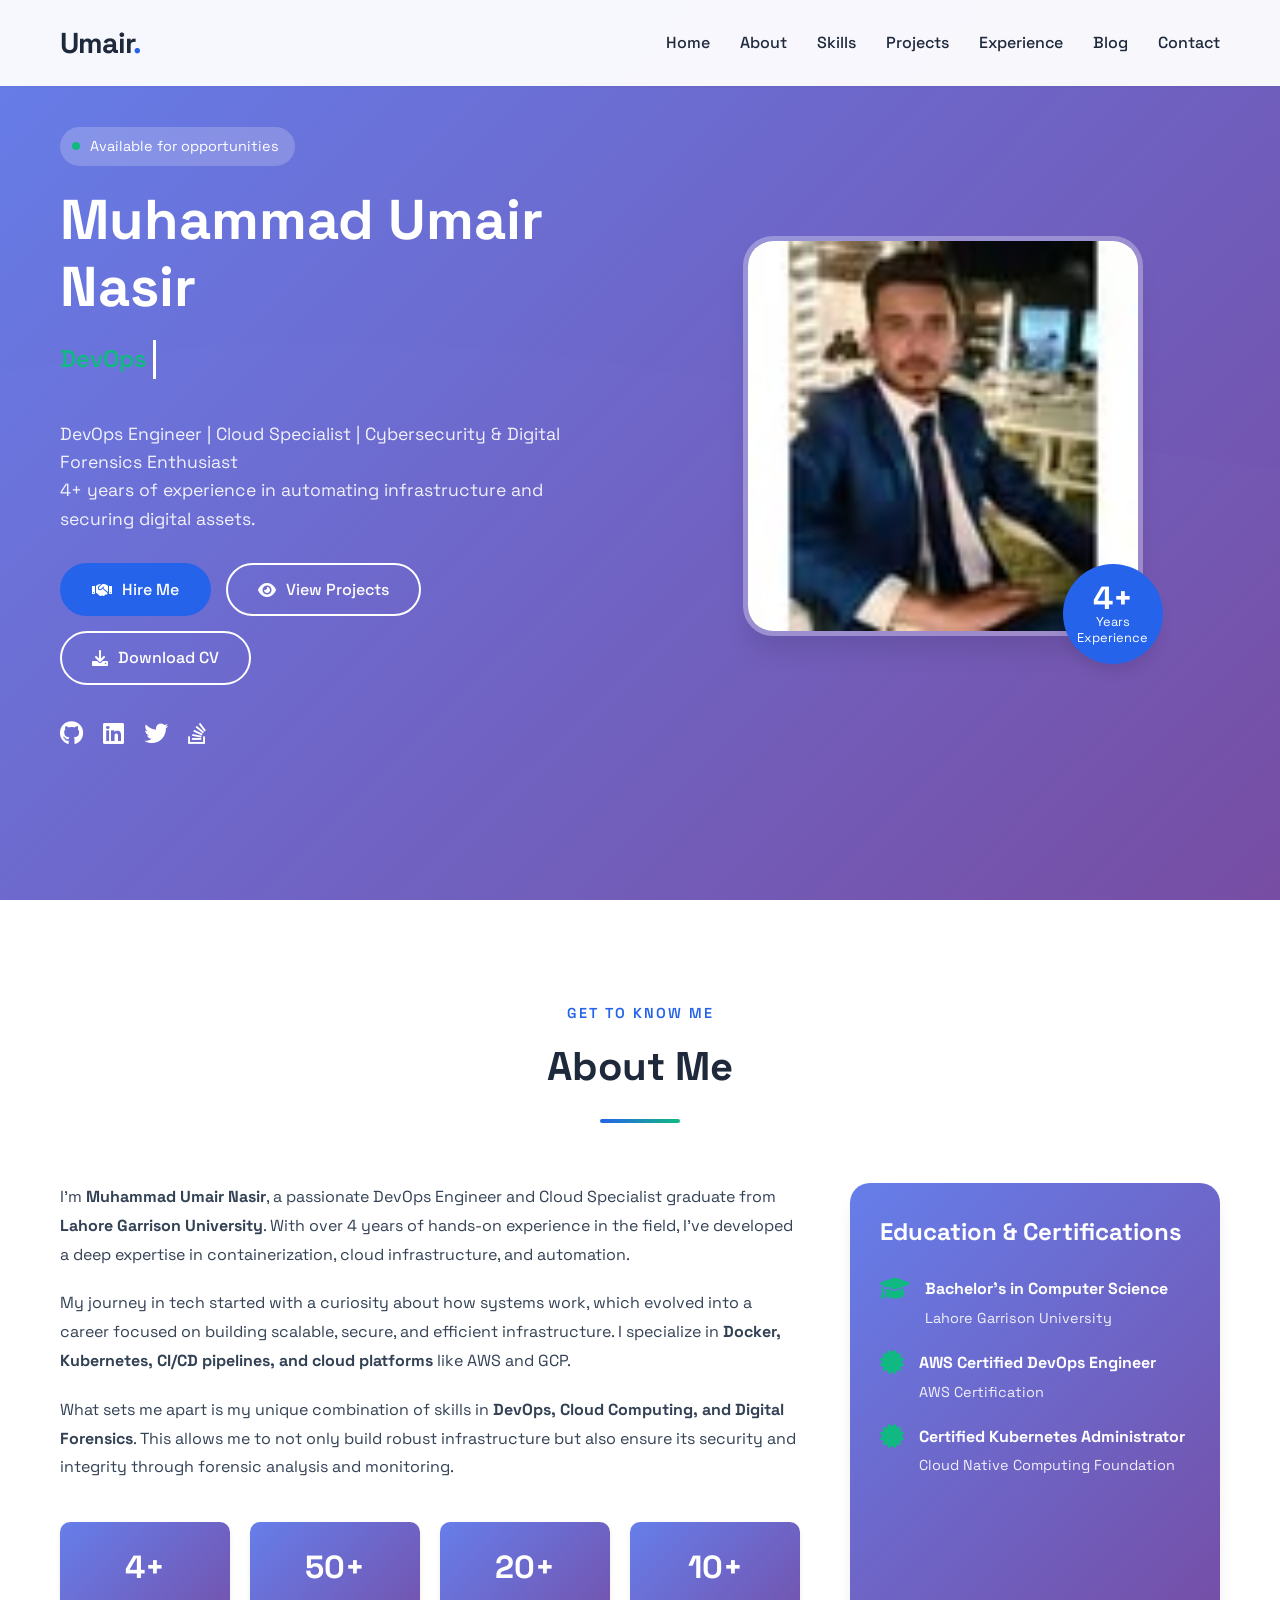
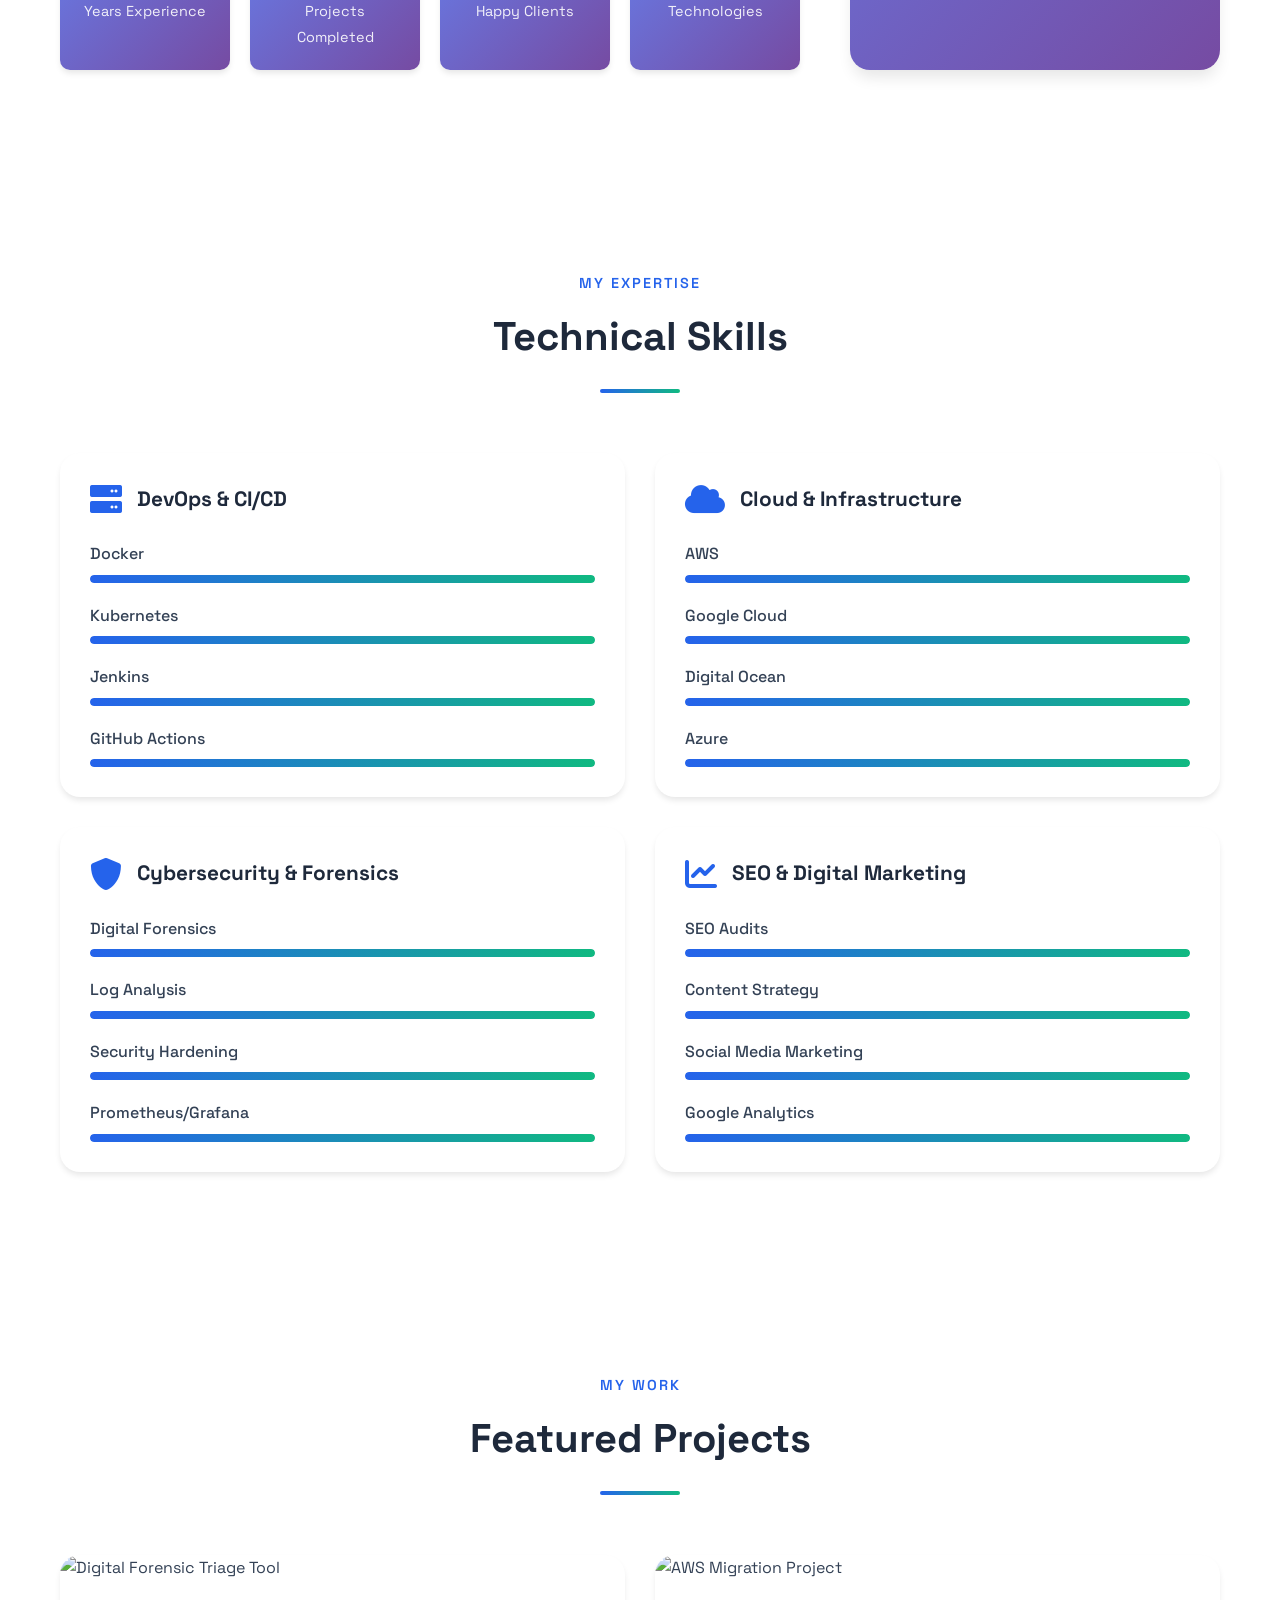
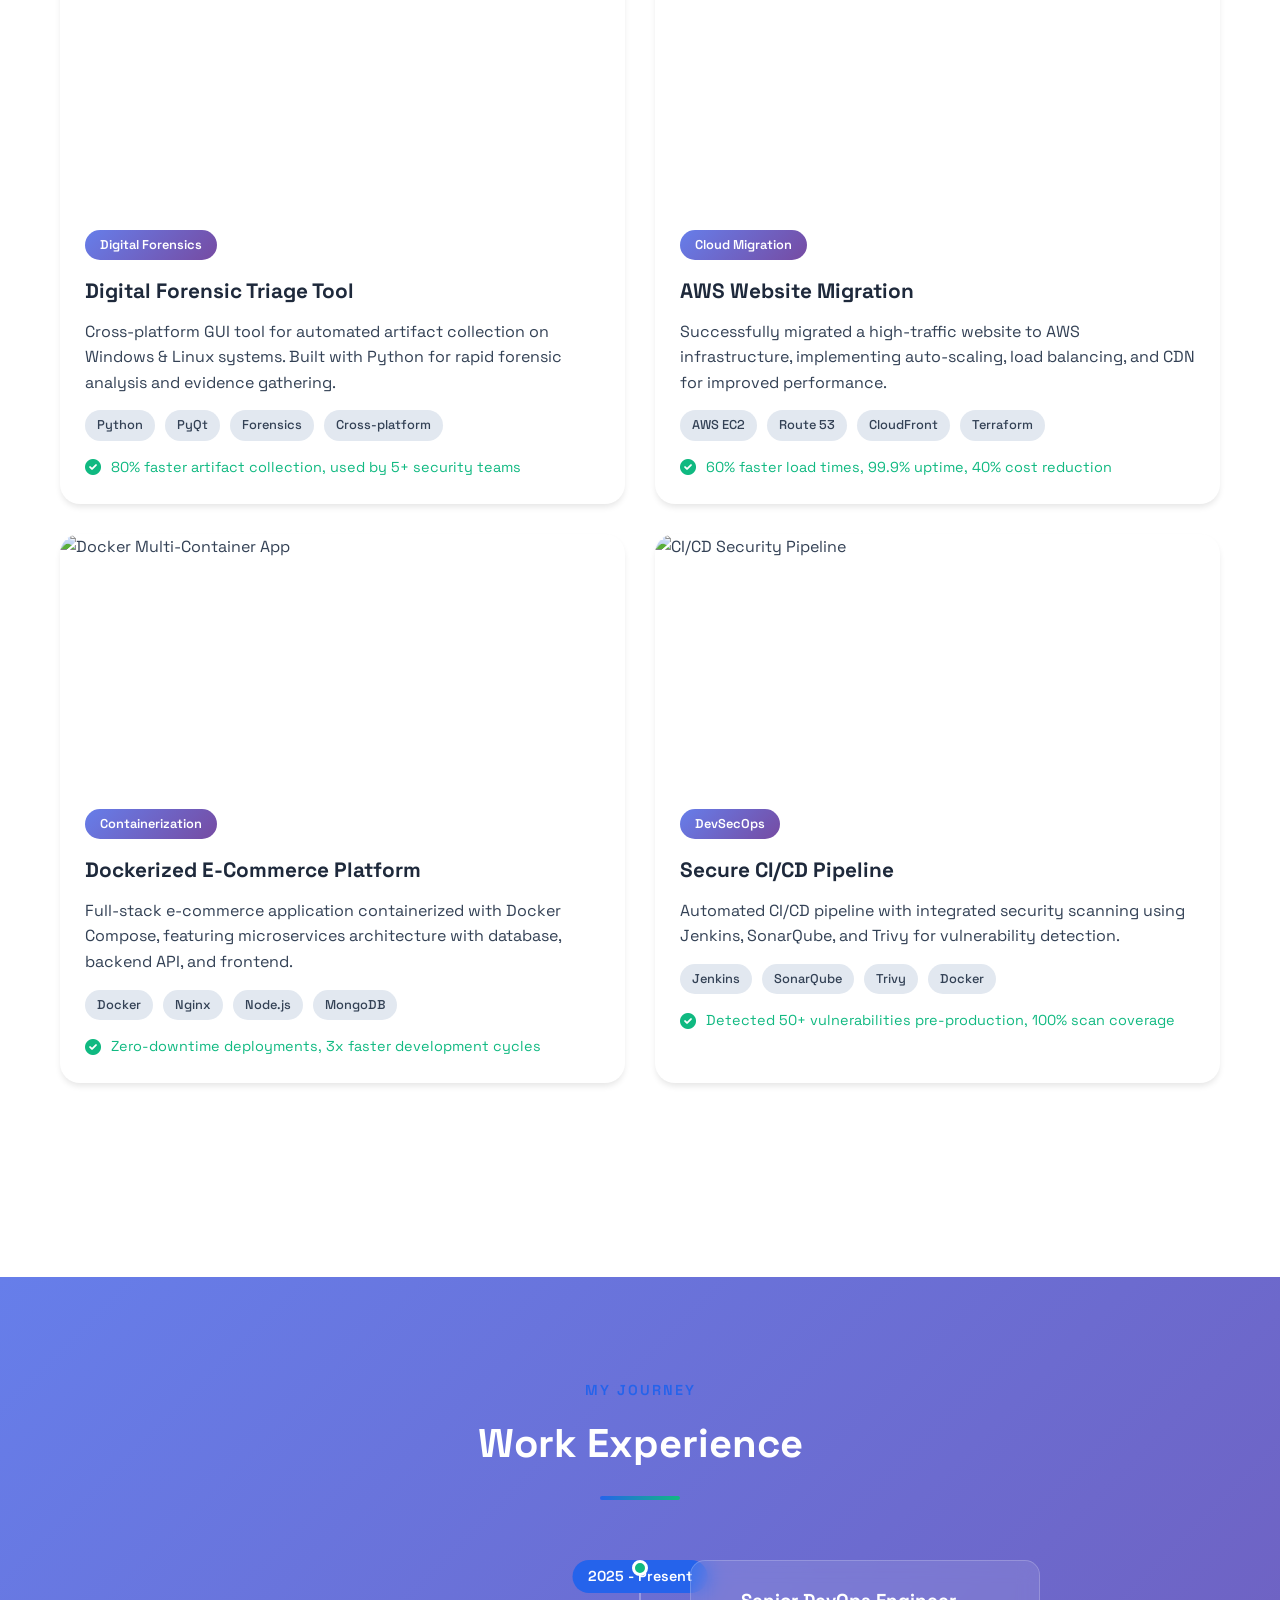
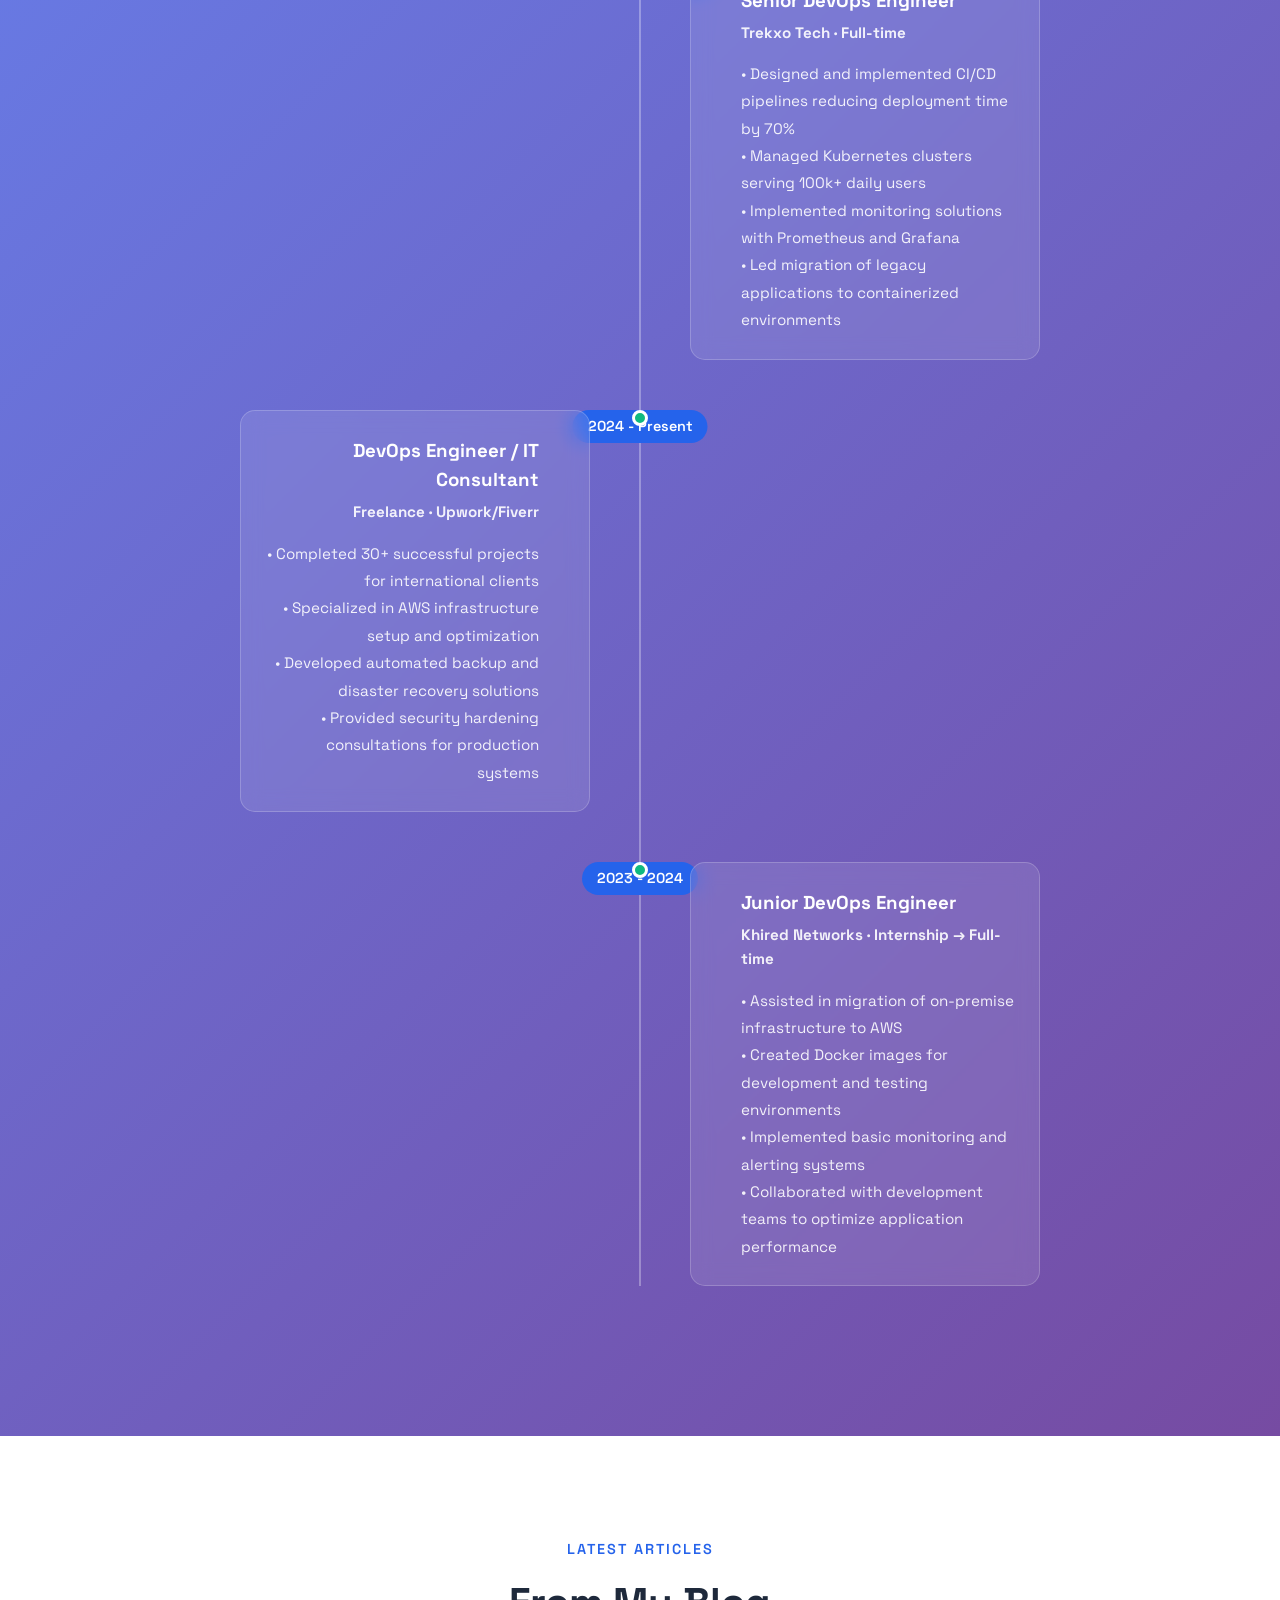
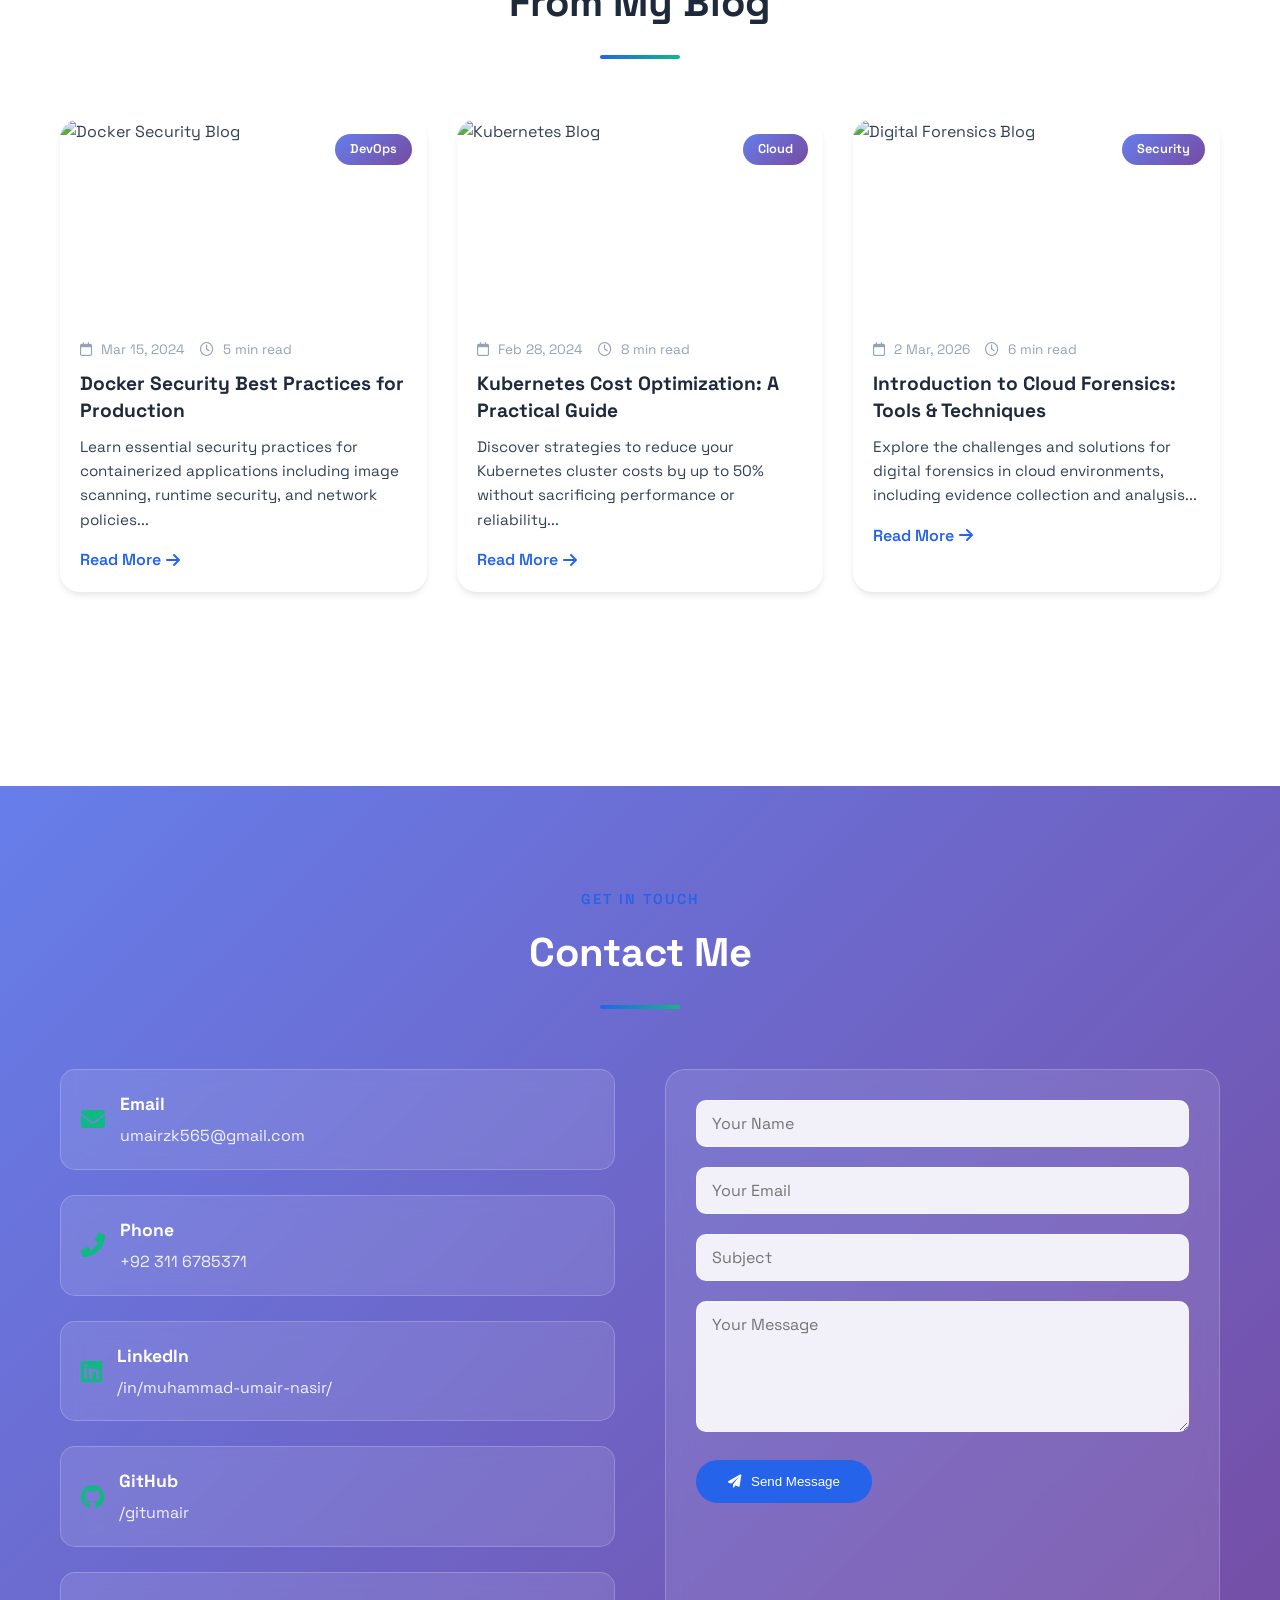
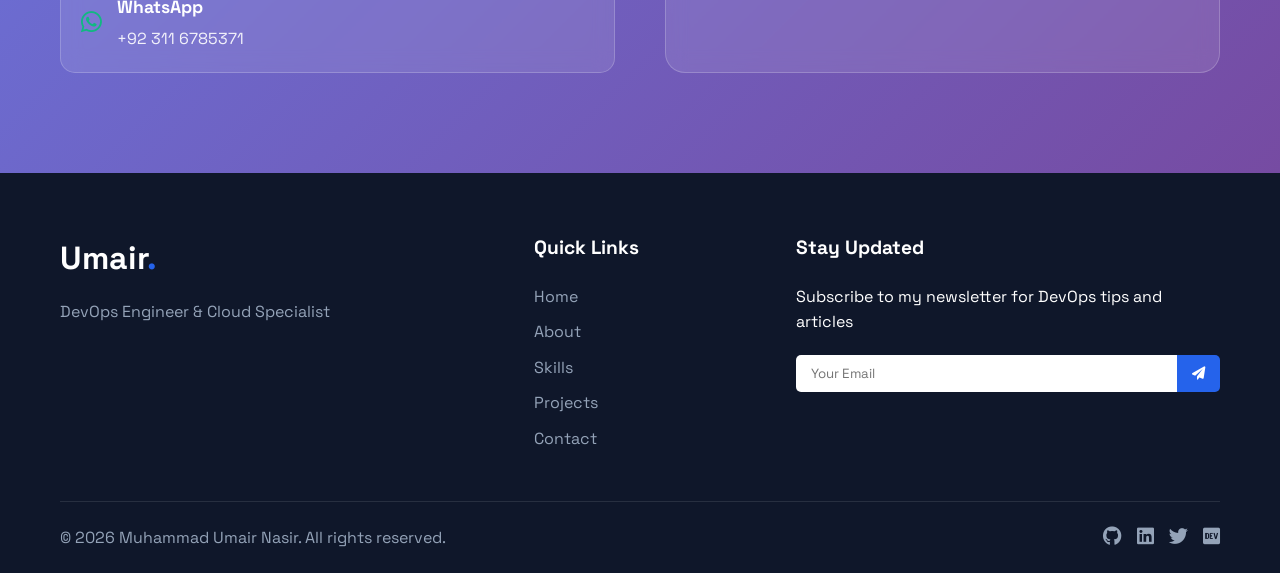
==== commit c2220235: "updated content" ====
--- a/index.html
+++ b/index.html
@@ -83,7 +83,7 @@
                         <i class="fas fa-eye"></i>
                         View Projects
                     </a>
-                    <a href="#" class="btn btn-outline">
+                    <a href="images/Devops(umair Nasir) (1).pdf (2) (1).pdf" class="btn btn-outline">
                         <i class="fas fa-download"></i>
                         Download CV
                     </a>
@@ -98,7 +98,7 @@
             <div class="hero-image">
                 <div class="image-container">
                     <!-- Add your profile image here -->
-                    <img src="https://via.placeholder.com/400x400" alt="Muhammad Umair Nasir" class="profile-img">
+                    <img src="images/575206645_854047127044342_6006402126715505413_n.jpg" alt="Muhammad Umair Nasir" class="profile-img">
                     <div class="experience-badge">
                         <span class="years">4+</span>
                         <span class="text">Years<br>Experience</span>
@@ -245,13 +245,13 @@
                             </div>
                         </div>
                         <div class="skill-item">
-                            <span>Terraform</span>
+                            <span>Digital Ocean</span>
                             <div class="skill-bar">
                                 <div class="skill-progress" style="width: 85%"></div>
                             </div>
                         </div>
                         <div class="skill-item">
-                            <span>Ansible</span>
+                            <span>Azure</span>
                             <div class="skill-bar">
                                 <div class="skill-progress" style="width: 82%"></div>
                             </div>
@@ -484,10 +484,10 @@
                 <!-- Experience 1 -->
                 <div class="timeline-item">
                     <div class="timeline-dot"></div>
-                    <div class="timeline-date">2022 - Present</div>
+                    <div class="timeline-date">2025 - Present</div>
                     <div class="timeline-content">
                         <h3>Senior DevOps Engineer</h3>
-                        <h4>Tech Solutions Inc. · Full-time</h4>
+                        <h4>Trekxo Tech · Full-time</h4>
                         <p>
                             • Designed and implemented CI/CD pipelines reducing deployment time by 70%<br>
                             • Managed Kubernetes clusters serving 100k+ daily users<br>
@@ -500,7 +500,7 @@
                 <!-- Experience 2 -->
                 <div class="timeline-item">
                     <div class="timeline-dot"></div>
-                    <div class="timeline-date">2020 - 2022</div>
+                    <div class="timeline-date">2024 - Present</div>
                     <div class="timeline-content">
                         <h3>DevOps Engineer / IT Consultant</h3>
                         <h4>Freelance · Upwork/Fiverr</h4>
@@ -516,10 +516,10 @@
                 <!-- Experience 3 -->
                 <div class="timeline-item">
                     <div class="timeline-dot"></div>
-                    <div class="timeline-date">2019 - 2020</div>
+                    <div class="timeline-date">2023 - 2024</div>
                     <div class="timeline-content">
                         <h3>Junior DevOps Engineer</h3>
-                        <h4>CloudFirst Technologies · Internship → Full-time</h4>
+                        <h4>Khired Networks · Internship → Full-time</h4>
                         <p>
                             • Assisted in migration of on-premise infrastructure to AWS<br>
                             • Created Docker images for development and testing environments<br>
@@ -545,7 +545,7 @@
                 <!-- Blog Post 1 -->
                 <div class="blog-card">
                     <div class="blog-image">
-                        <img src="https://via.placeholder.com/400x250" alt="Docker Security Blog">
+                        <img src="https://amalgjose.com/wp-content/uploads/2020/10/docker-security-banner-01.png" alt="Docker Security Blog">
                         <span class="blog-category">DevOps</span>
                     </div>
                     <div class="blog-content">
@@ -555,14 +555,14 @@
                         </div>
                         <h3>Docker Security Best Practices for Production</h3>
                         <p>Learn essential security practices for containerized applications including image scanning, runtime security, and network policies...</p>
-                        <a href="#" class="blog-read-more">Read More <i class="fas fa-arrow-right"></i></a>
+                        <a href="https://docs.docker.com/engine/security/" class="blog-read-more">Read More <i class="fas fa-arrow-right"></i></a>
                     </div>
                 </div>
 
                 <!-- Blog Post 2 -->
                 <div class="blog-card">
                     <div class="blog-image">
-                        <img src="https://via.placeholder.com/400x250" alt="Kubernetes Blog">
+                        <img src="https://miro.medium.com/v2/resize:fit:720/format:webp/1*aLDyO7SZYKAaLMIg6uDSQQ.png" alt="Kubernetes Blog">
                         <span class="blog-category">Cloud</span>
                     </div>
                     <div class="blog-content">
@@ -572,24 +572,24 @@
                         </div>
                         <h3>Kubernetes Cost Optimization: A Practical Guide</h3>
                         <p>Discover strategies to reduce your Kubernetes cluster costs by up to 50% without sacrificing performance or reliability...</p>
-                        <a href="#" class="blog-read-more">Read More <i class="fas fa-arrow-right"></i></a>
+                        <a href="https://medium.com/@vasanthancomrads/kubernetes-cost-optimization-for-production-clusters-a0655b681724" class="blog-read-more">Read More <i class="fas fa-arrow-right"></i></a>
                     </div>
                 </div>
 
                 <!-- Blog Post 3 -->
                 <div class="blog-card">
                     <div class="blog-image">
-                        <img src="https://via.placeholder.com/400x250" alt="Digital Forensics Blog">
+                        <img src="https://www.datalab.co.nz/assets/entries/_small/COMPUTER-FORENSICS2.jpg" alt="Digital Forensics Blog">
                         <span class="blog-category">Security</span>
                     </div>
                     <div class="blog-content">
                         <div class="blog-meta">
-                            <span><i class="far fa-calendar"></i> Jan 10, 2024</span>
+                            <span><i class="far fa-calendar"></i> 2 Mar, 2026</span>
                             <span><i class="far fa-clock"></i> 6 min read</span>
                         </div>
                         <h3>Introduction to Cloud Forensics: Tools & Techniques</h3>
                         <p>Explore the challenges and solutions for digital forensics in cloud environments, including evidence collection and analysis...</p>
-                        <a href="#" class="blog-read-more">Read More <i class="fas fa-arrow-right"></i></a>
+                        <a href="https://www.datalab.co.nz/digital-forensics/computer-forensics" class="blog-read-more">Read More <i class="fas fa-arrow-right"></i></a>
                     </div>
                 </div>
             </div>
@@ -697,7 +697,7 @@
                 <div class="footer-newsletter">
                     <h4>Stay Updated</h4>
                     <p>Subscribe to my newsletter for DevOps tips and articles</p>
-                    <form class="newsletter-form">
+                    <form action="https://formspree.io/f/mzdalbad" method="POST" class="newsletter-form">
                         <input type="email" placeholder="Your Email" required>
                         <button type="submit"><i class="fas fa-paper-plane"></i></button>
                     </form>
@@ -706,9 +706,9 @@
             <div class="footer-bottom">
                 <p>&copy; 2026 Muhammad Umair Nasir. All rights reserved.</p>
                 <div class="footer-social">
-                    <a href="#"><i class="fab fa-github"></i></a>
-                    <a href="#"><i class="fab fa-linkedin"></i></a>
-                    <a href="#"><i class="fab fa-twitter"></i></a>
+                    <a href="https://github.com/gitumair"><i class="fab fa-github"></i></a>
+                    <a href="https://www.linkedin.com/in/muhammad-umair-nasir-700252248/"><i class="fab fa-linkedin"></i></a>
+                    <a href="https://x.com/m_umairnasir786"><i class="fab fa-twitter"></i></a>
                     <a href="#"><i class="fab fa-dev"></i></a>
                 </div>
             </div>
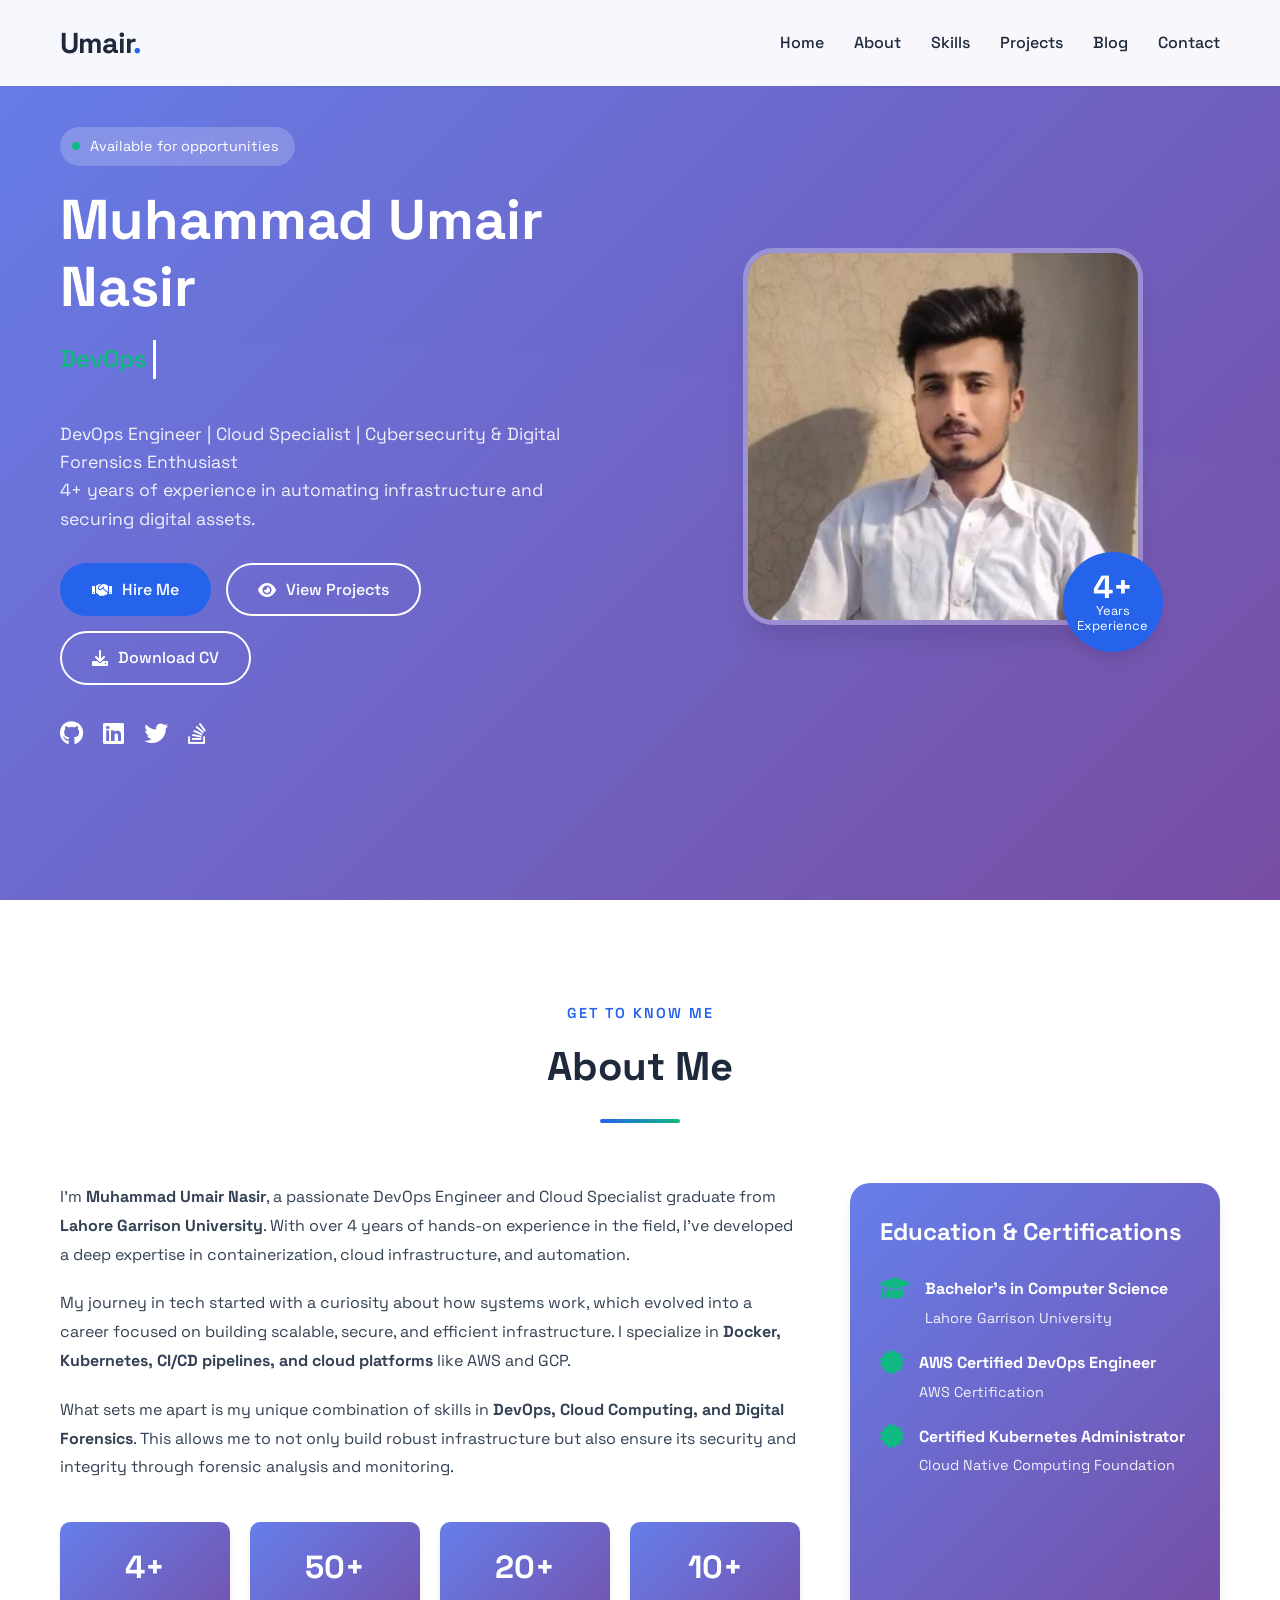
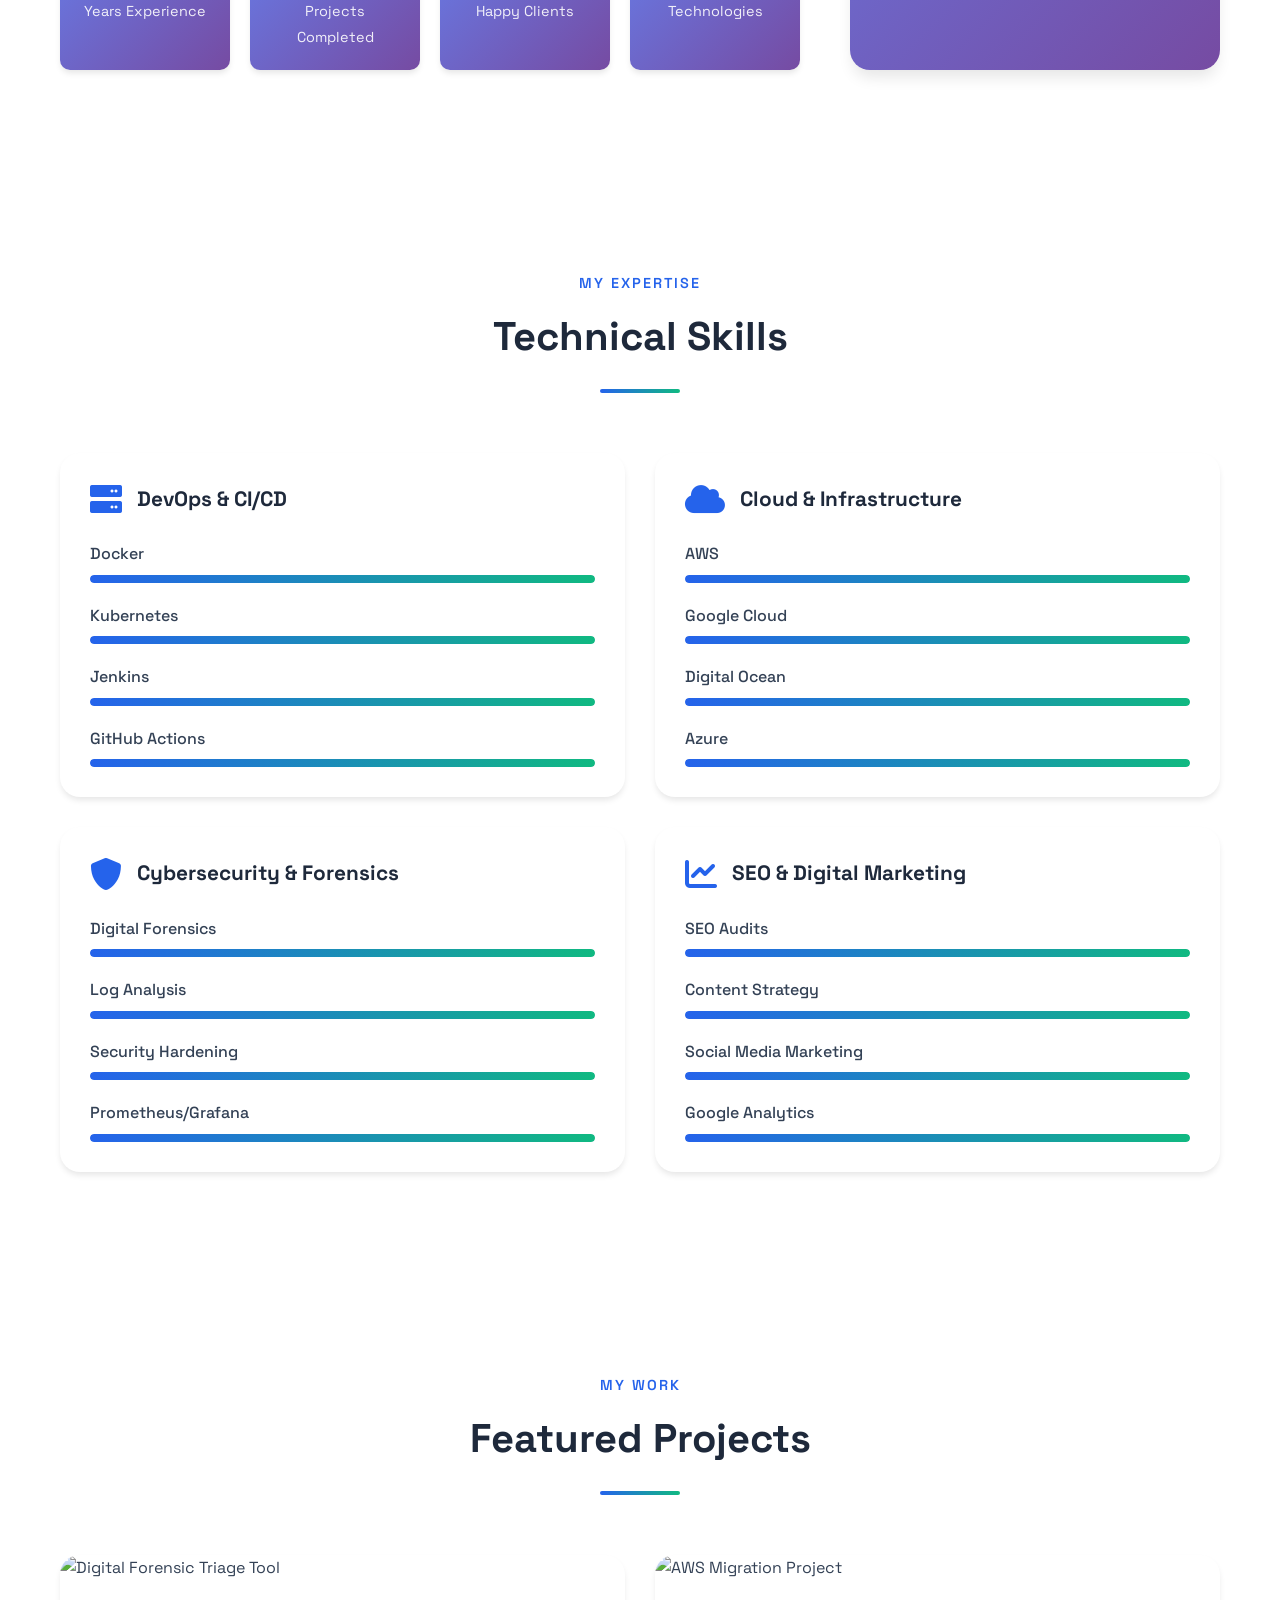
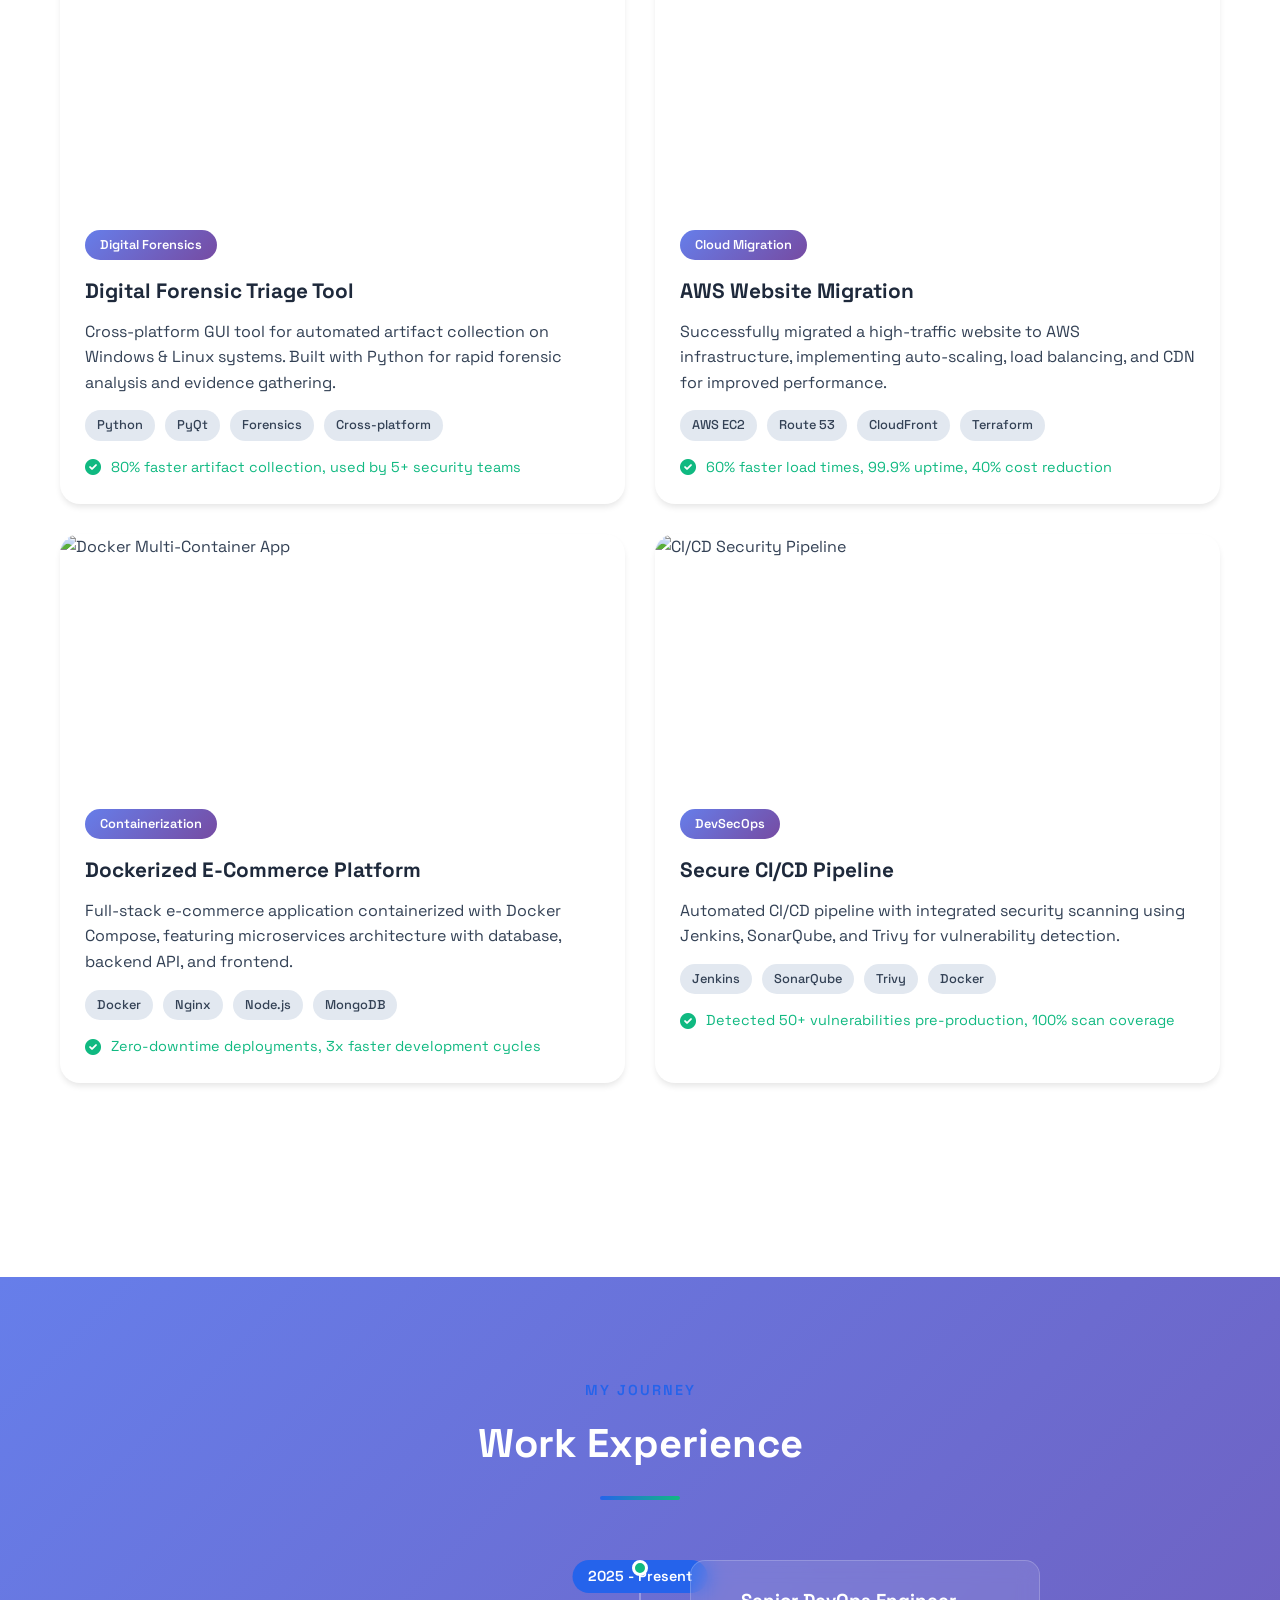
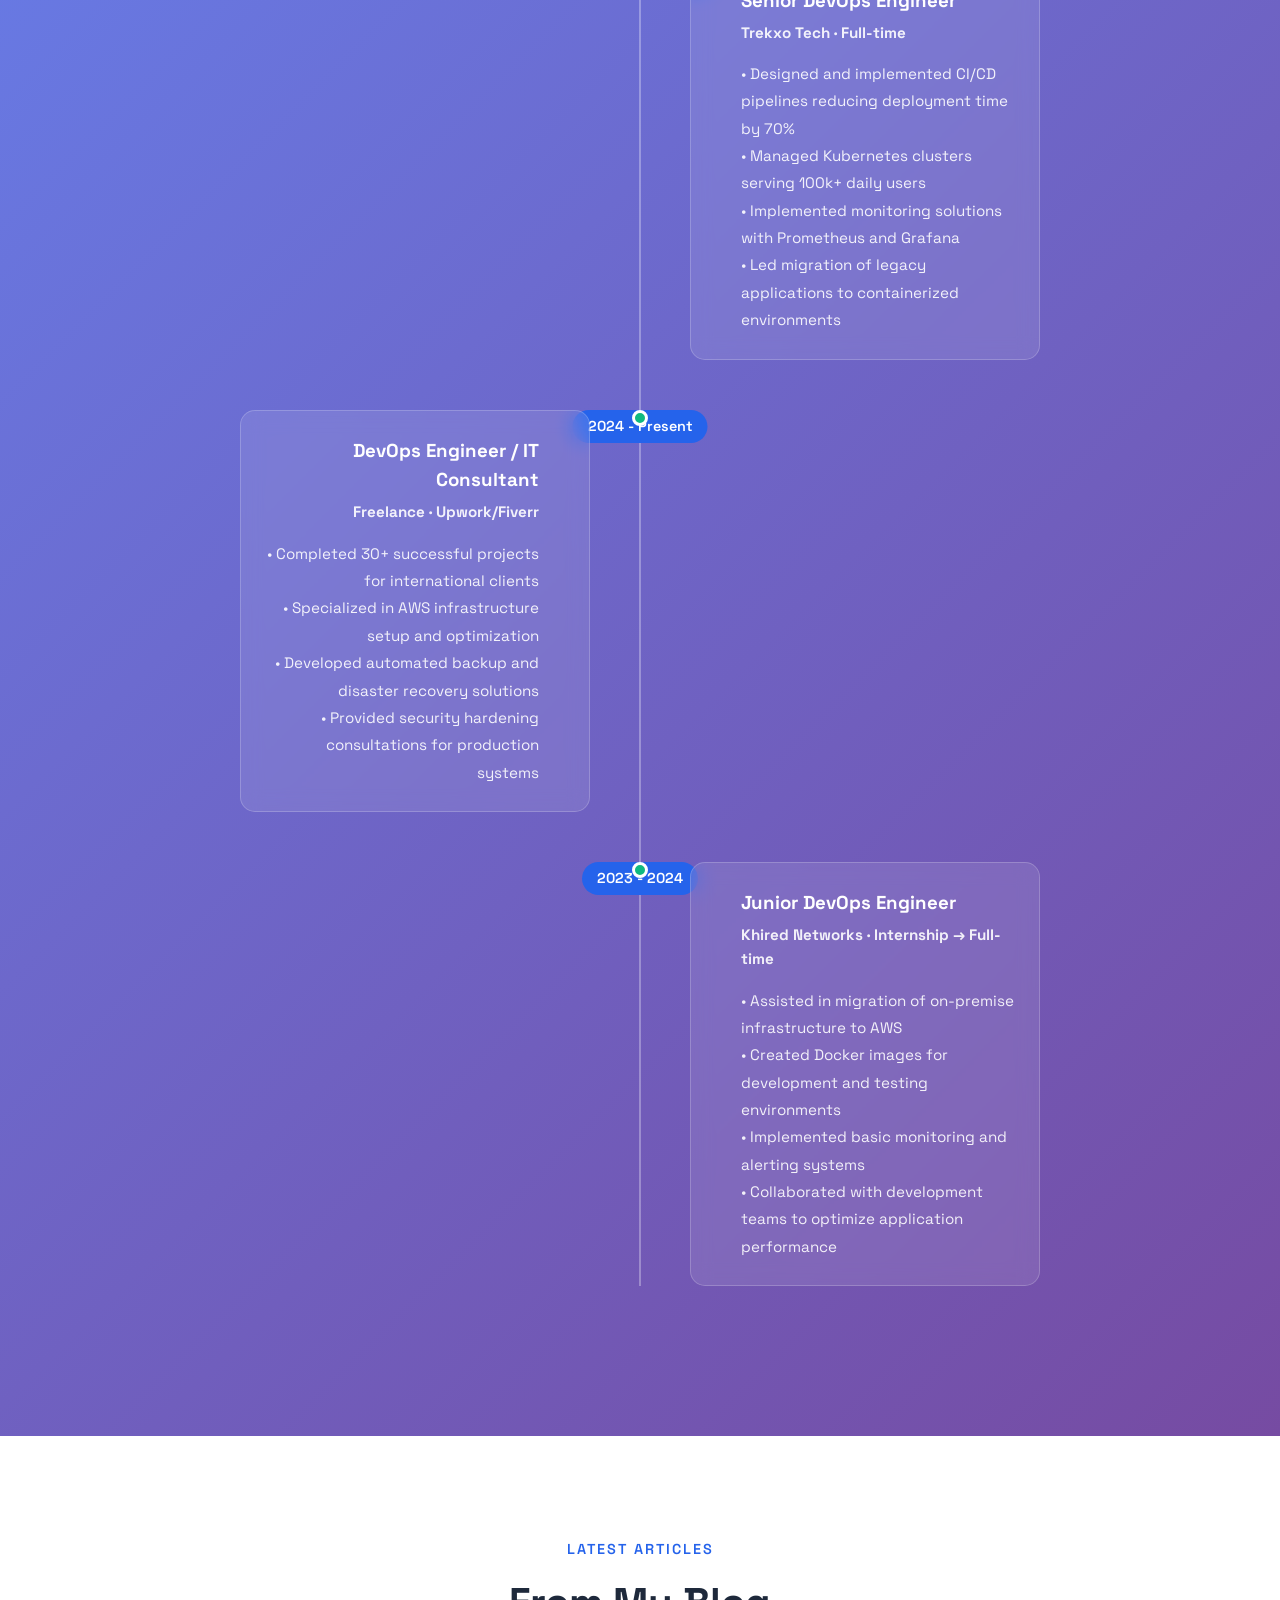
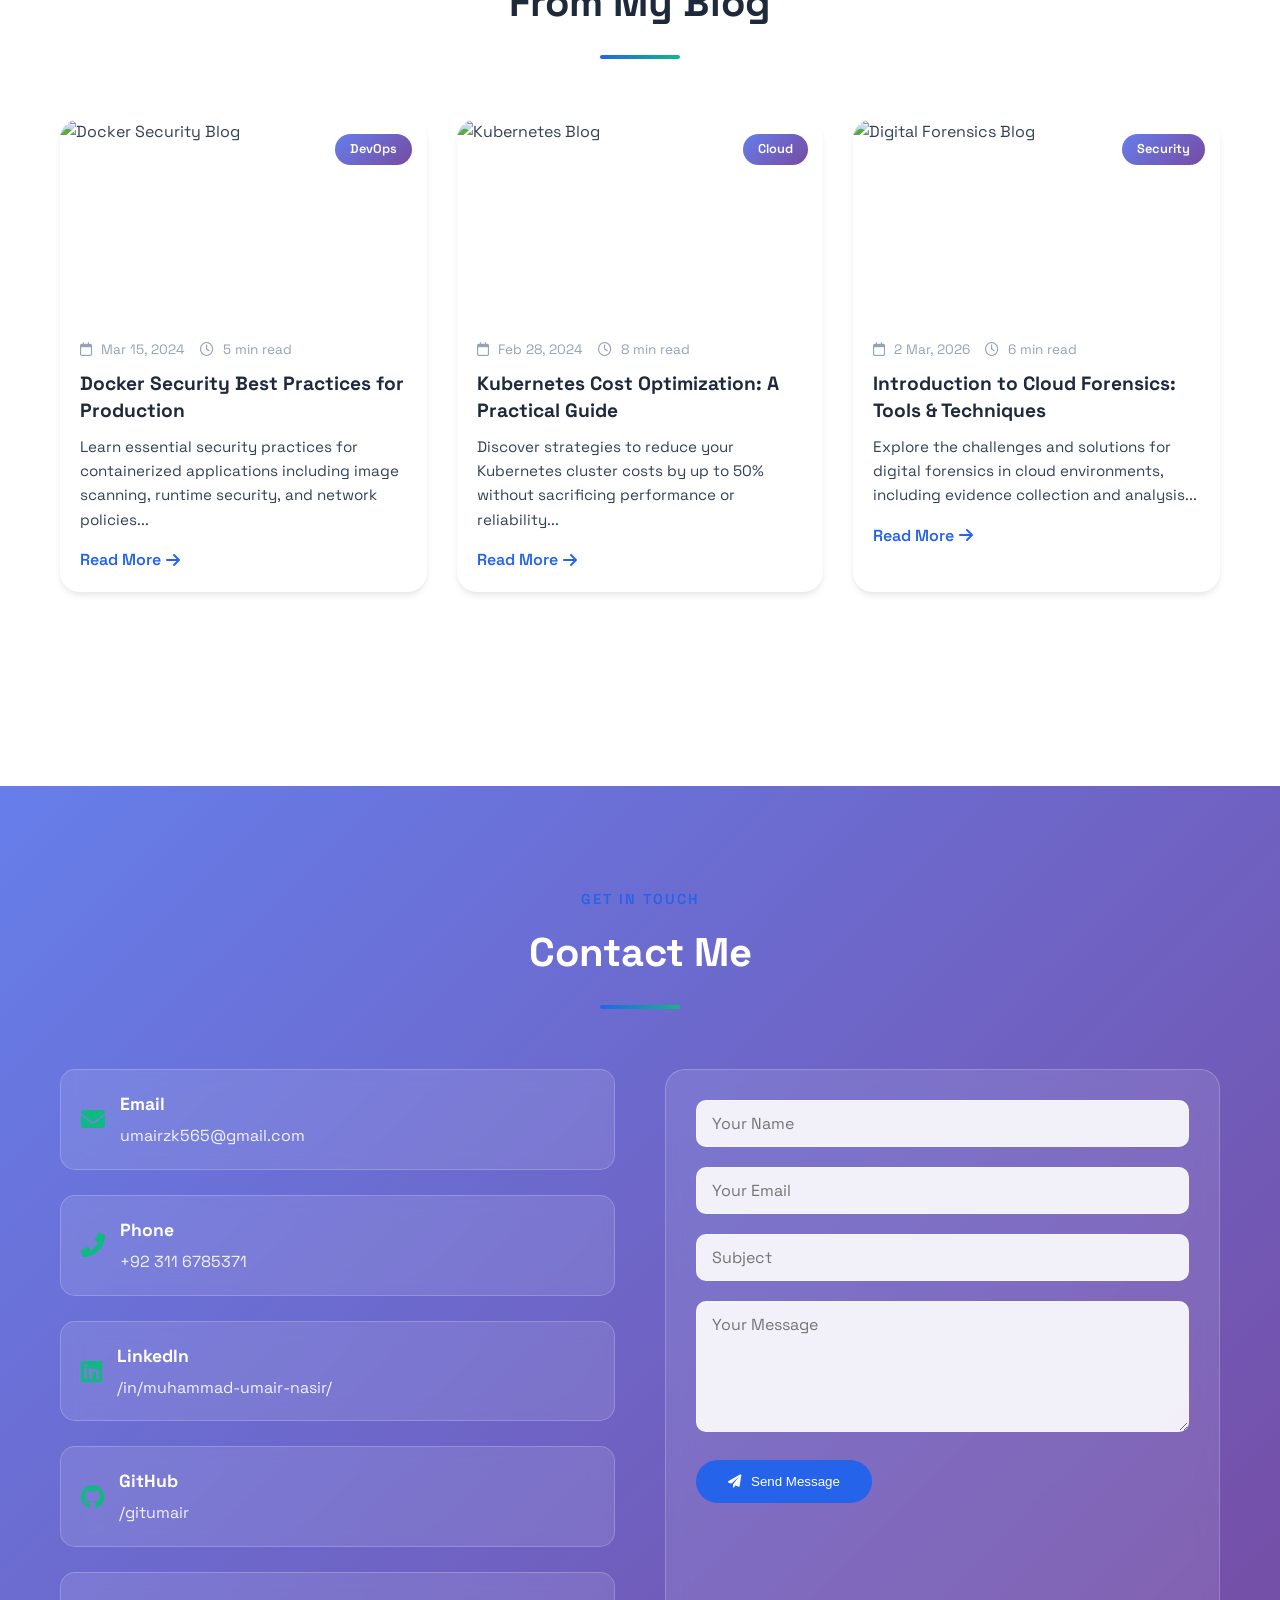
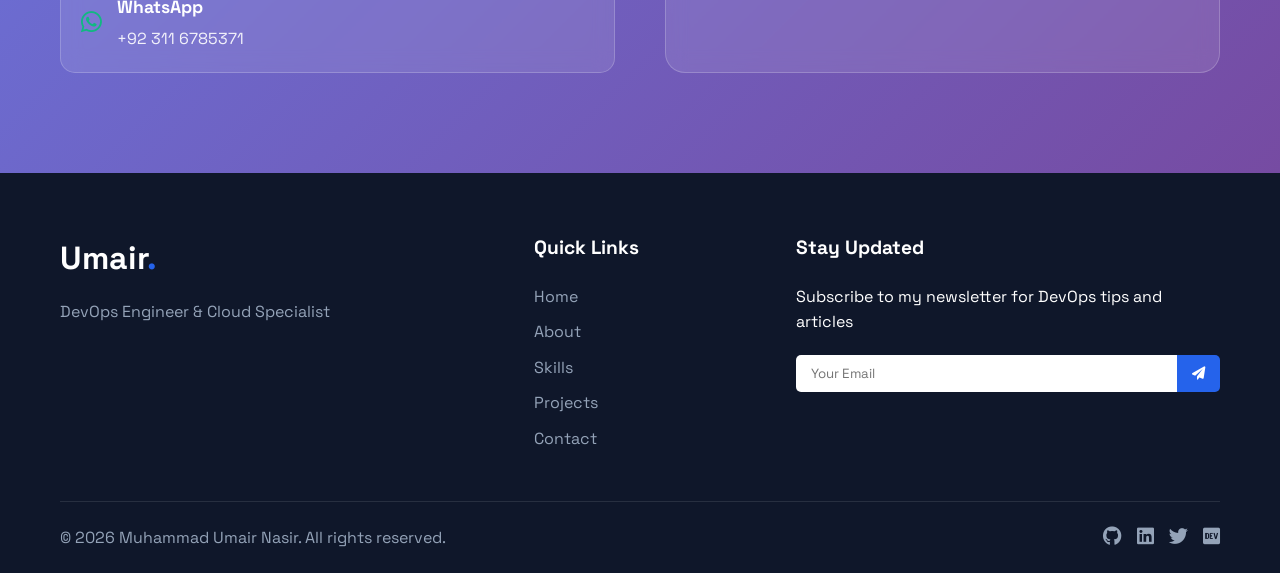
==== commit 063e4635: "update changes" ====
--- a/index.html
+++ b/index.html
@@ -44,13 +44,13 @@
                 <span class="bar"></span>
             </div>
             <ul class="nav-menu">
-                <li><a href="#home" class="nav-link">Home</a></li>
-                <li><a href="#about" class="nav-link">About</a></li>
-                <li><a href="#skills" class="nav-link">Skills</a></li>
-                <li><a href="#projects" class="nav-link">Projects</a></li>
-                <li><a href="#experience" class="nav-link">Experience</a></li>
-                <li><a href="#blog" class="nav-link">Blog</a></li>
-                <li><a href="#contact" class="nav-link">Contact</a></li>
+                <li><a href="index.html" class="nav-link">Home</a></li>
+                <li><a href="about.html" class="nav-link">About</a></li>
+                <li><a href="index.html#skills" class="nav-link">Skills</a></li>
+                <li><a href="projects.html" class="nav-link">Projects</a></li>
+                <li><a href="blog.html" class="nav-link">Blog</a></li>
+                <li><a href="contact.html" class="nav-link">Contact</a></li>
+            </ul>
             </ul>
         </div>
     </nav>
@@ -98,7 +98,7 @@
             <div class="hero-image">
                 <div class="image-container">
                     <!-- Add your profile image here -->
-                    <img src="images/575206645_854047127044342_6006402126715505413_n.jpg" alt="Muhammad Umair Nasir" class="profile-img">
+                    <img src="images/Screenshot from 2026-02-27 01-10-44.png" alt="Muhammad Umair Nasir" class="profile-img">
                     <div class="experience-badge">
                         <span class="years">4+</span>
                         <span class="text">Years<br>Experience</span>
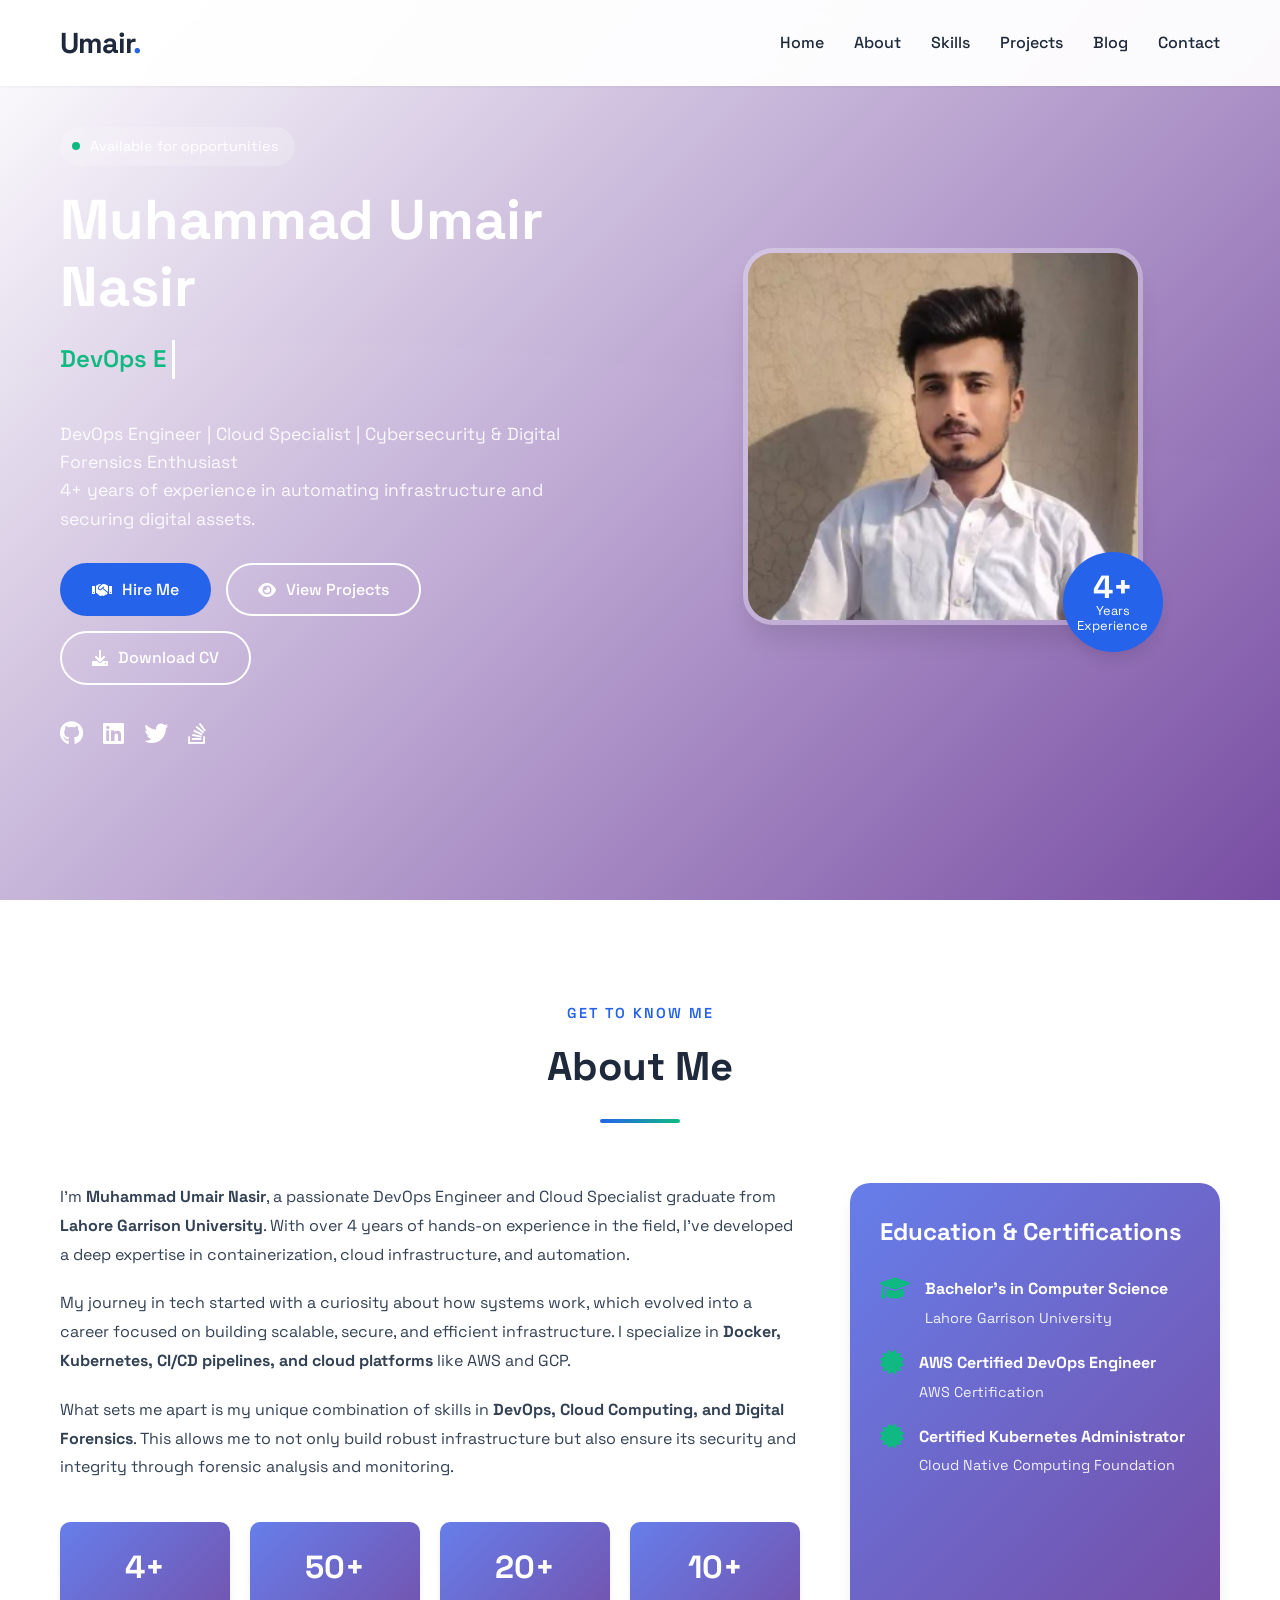
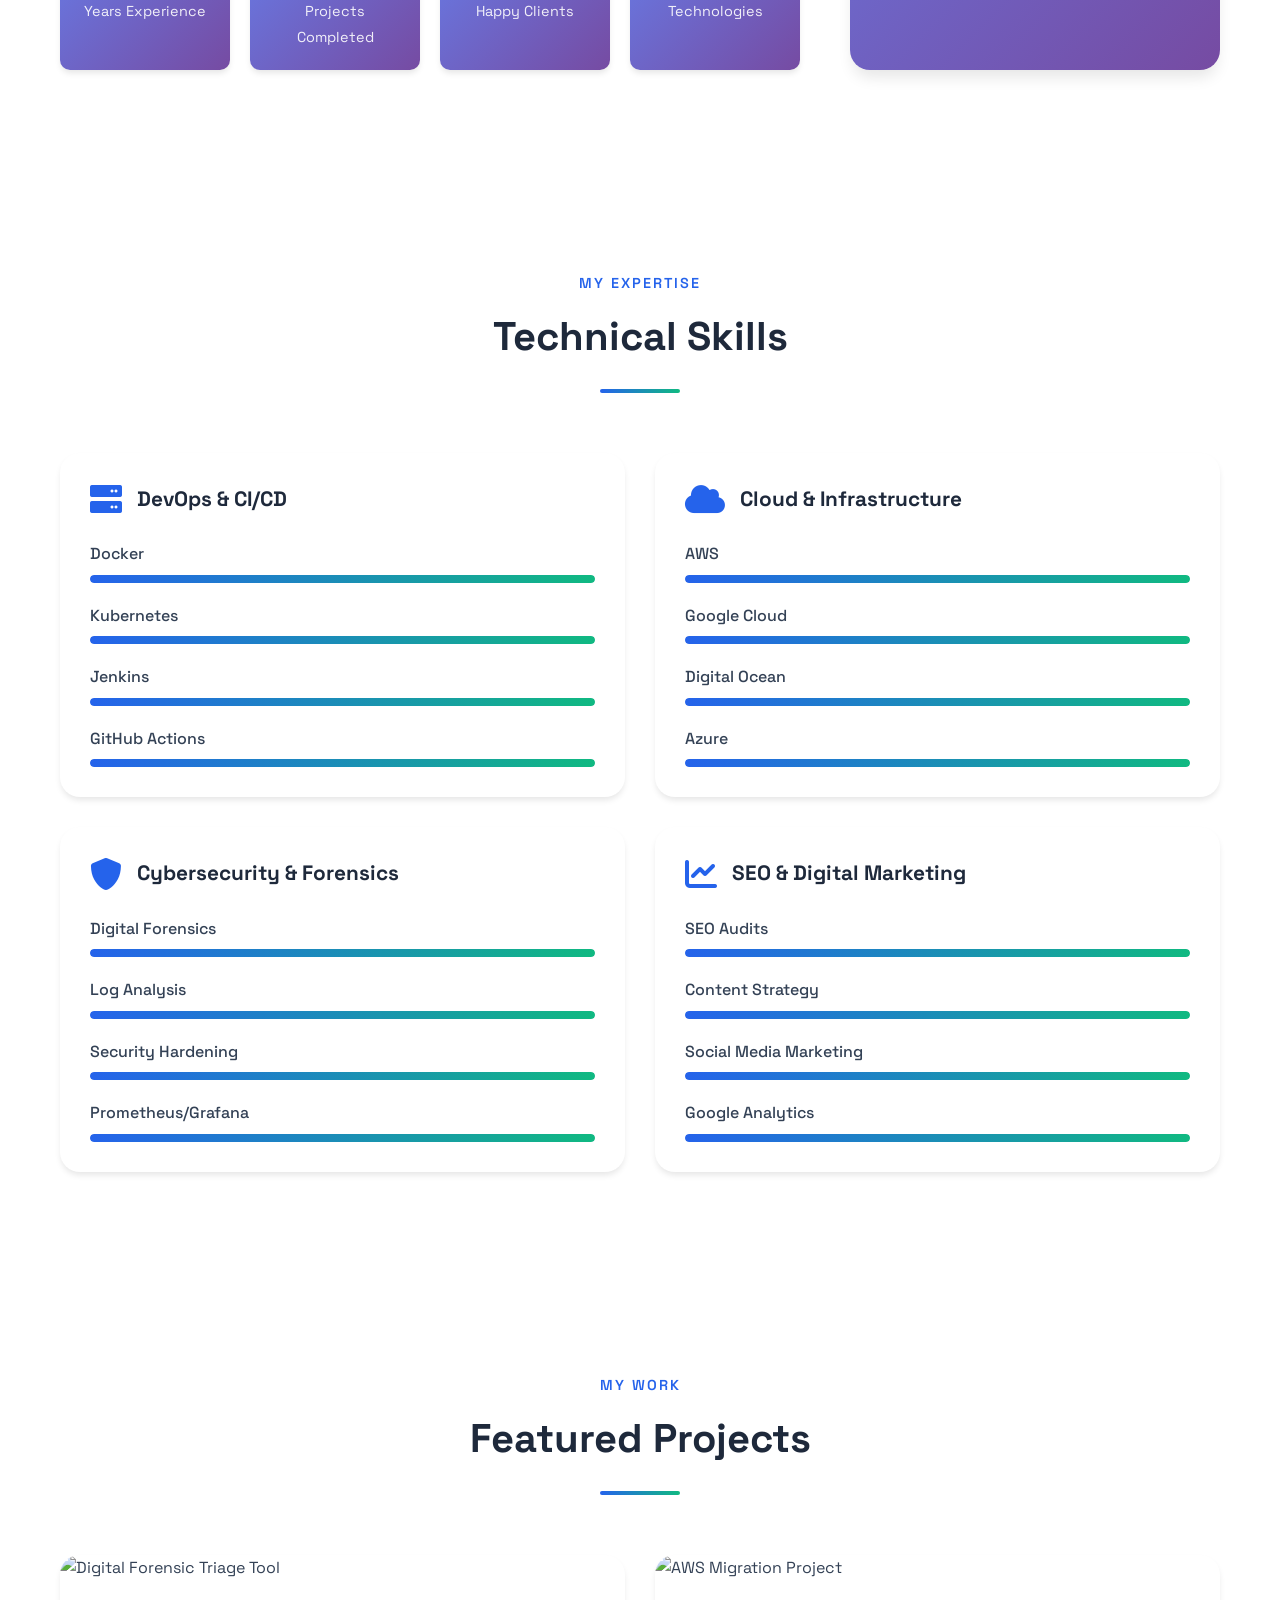
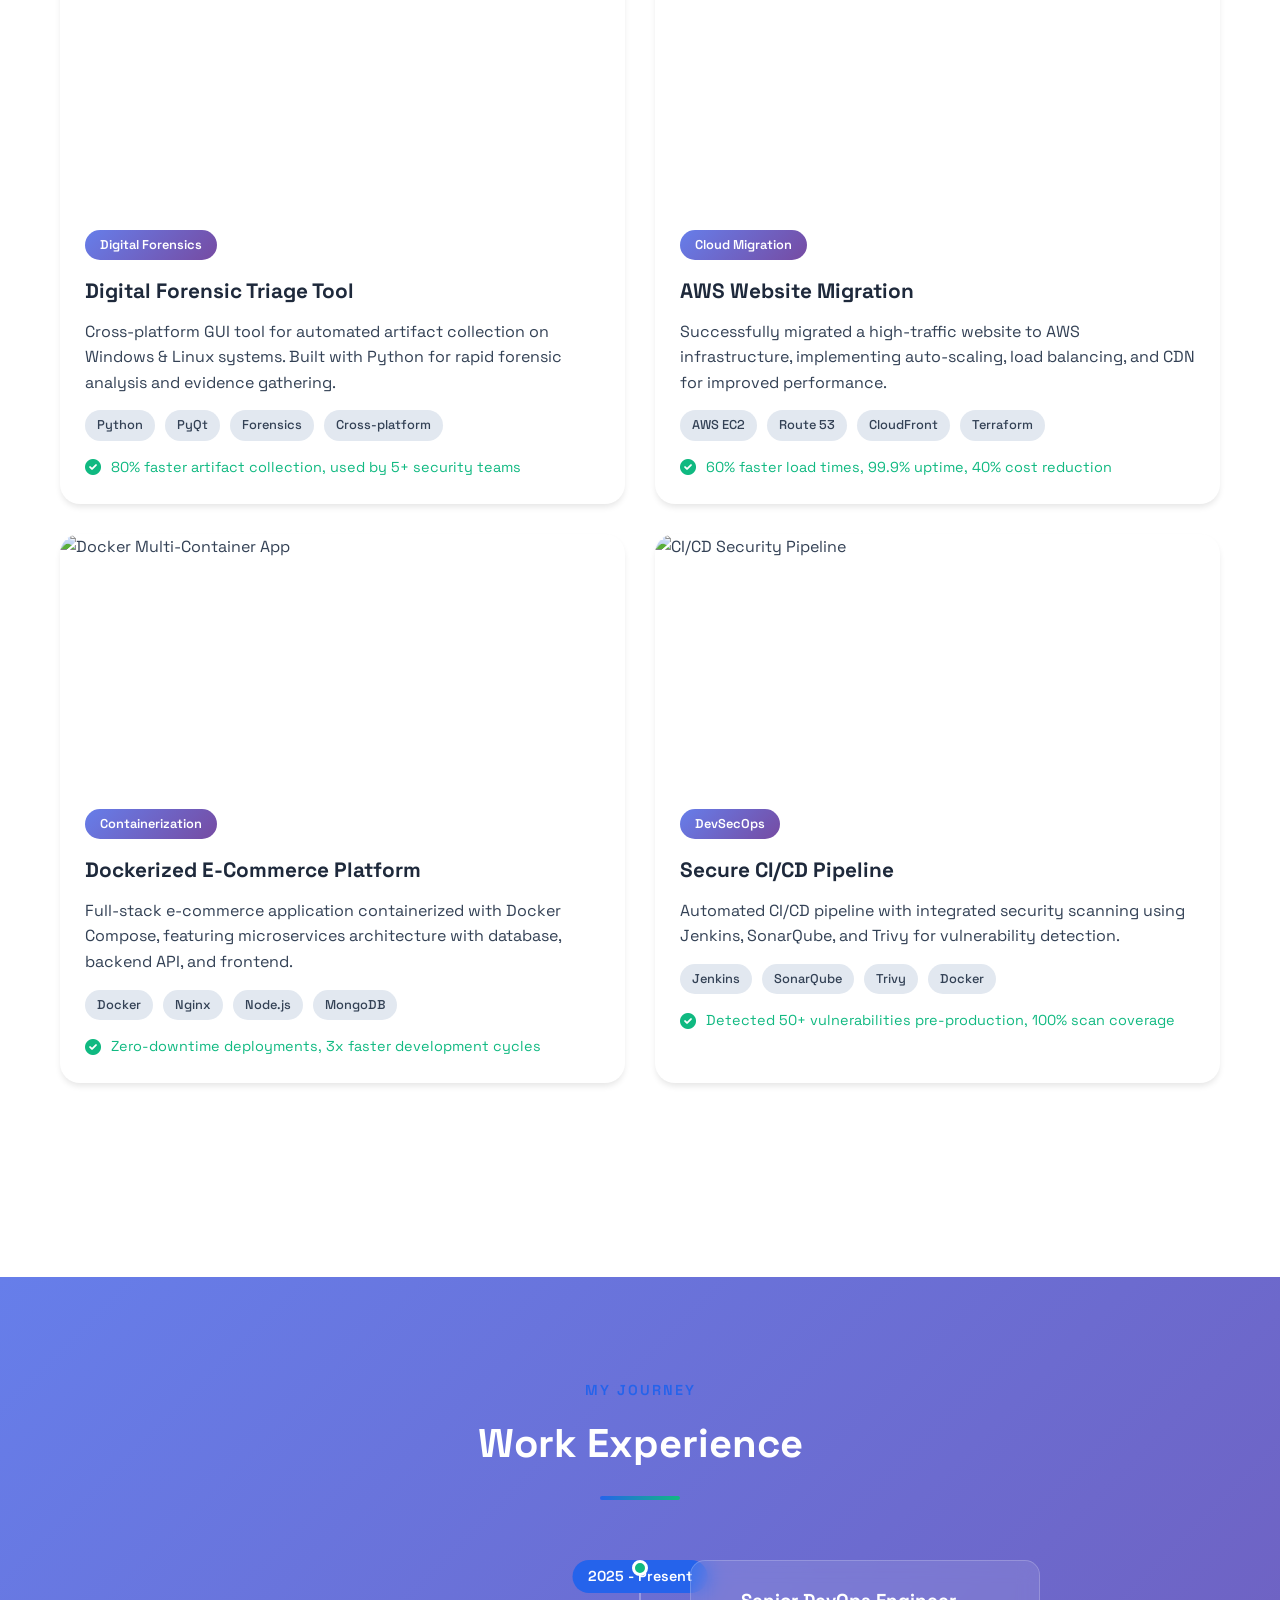
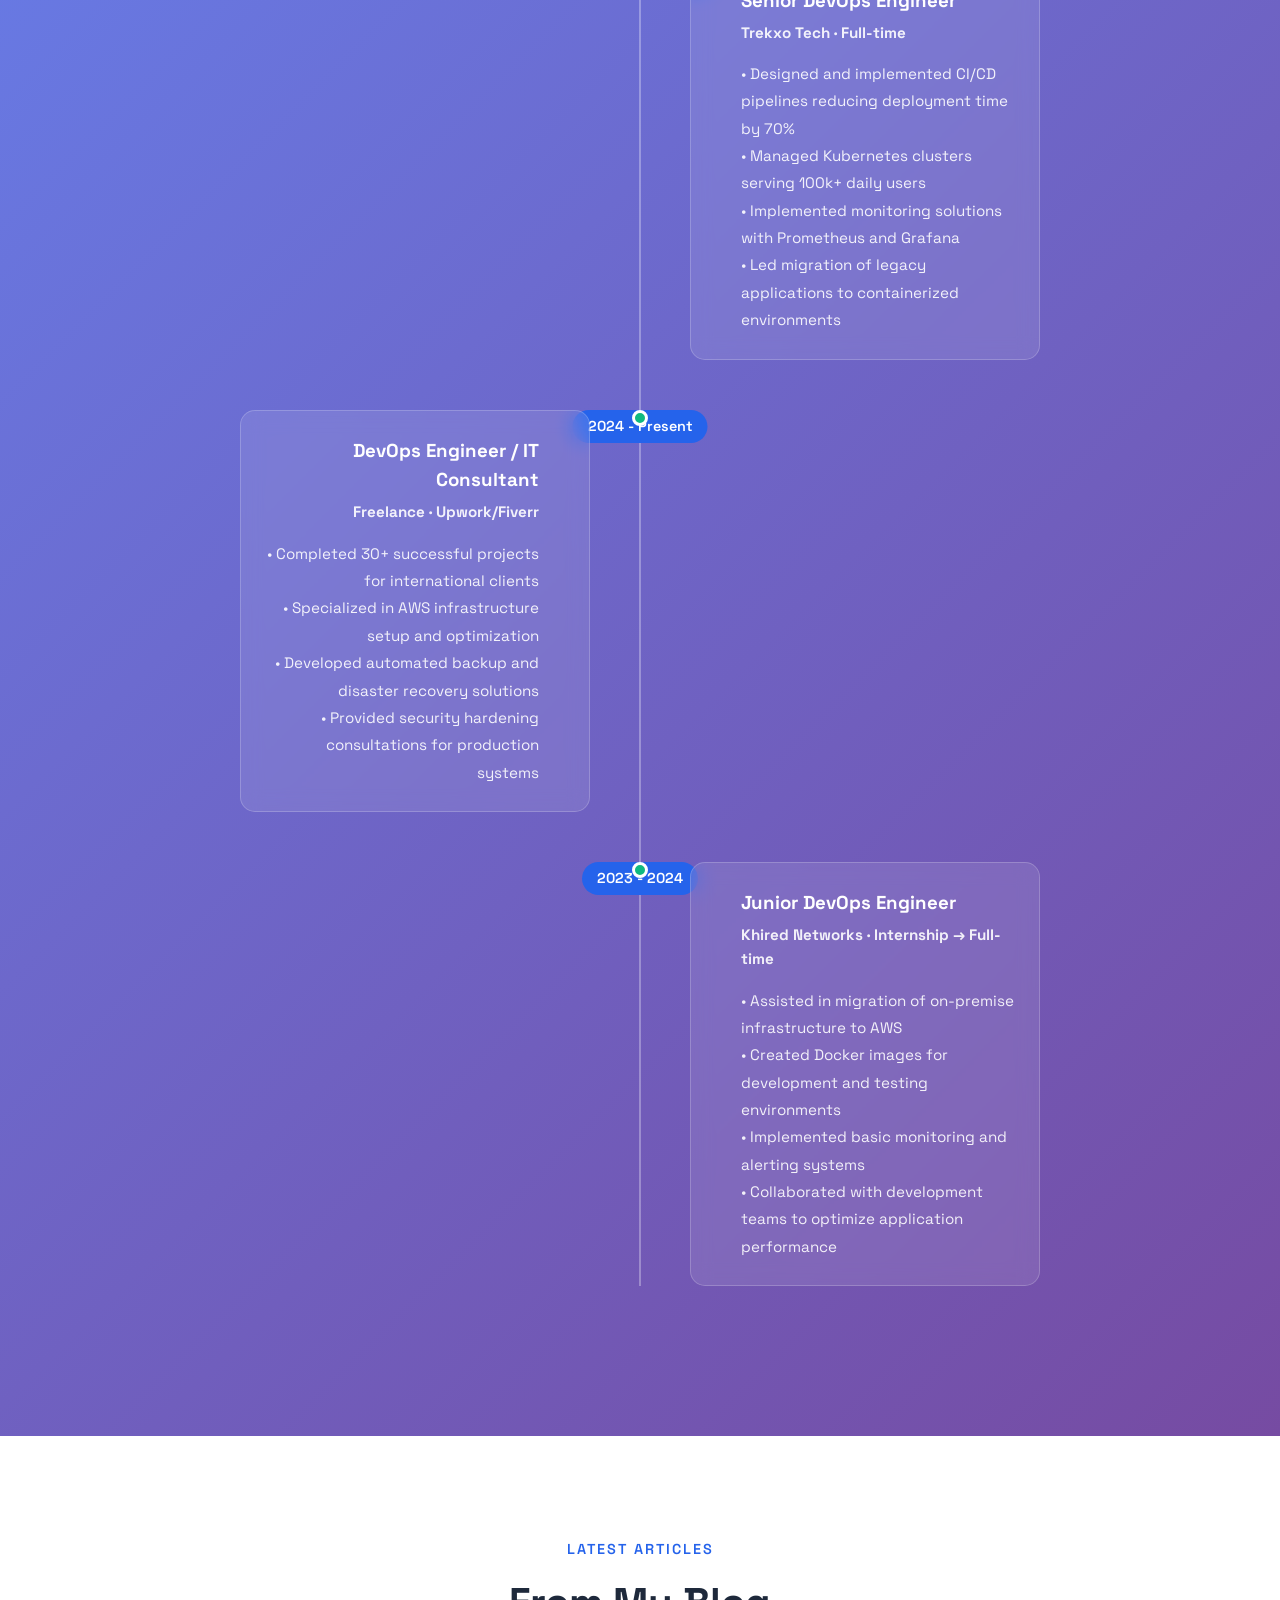
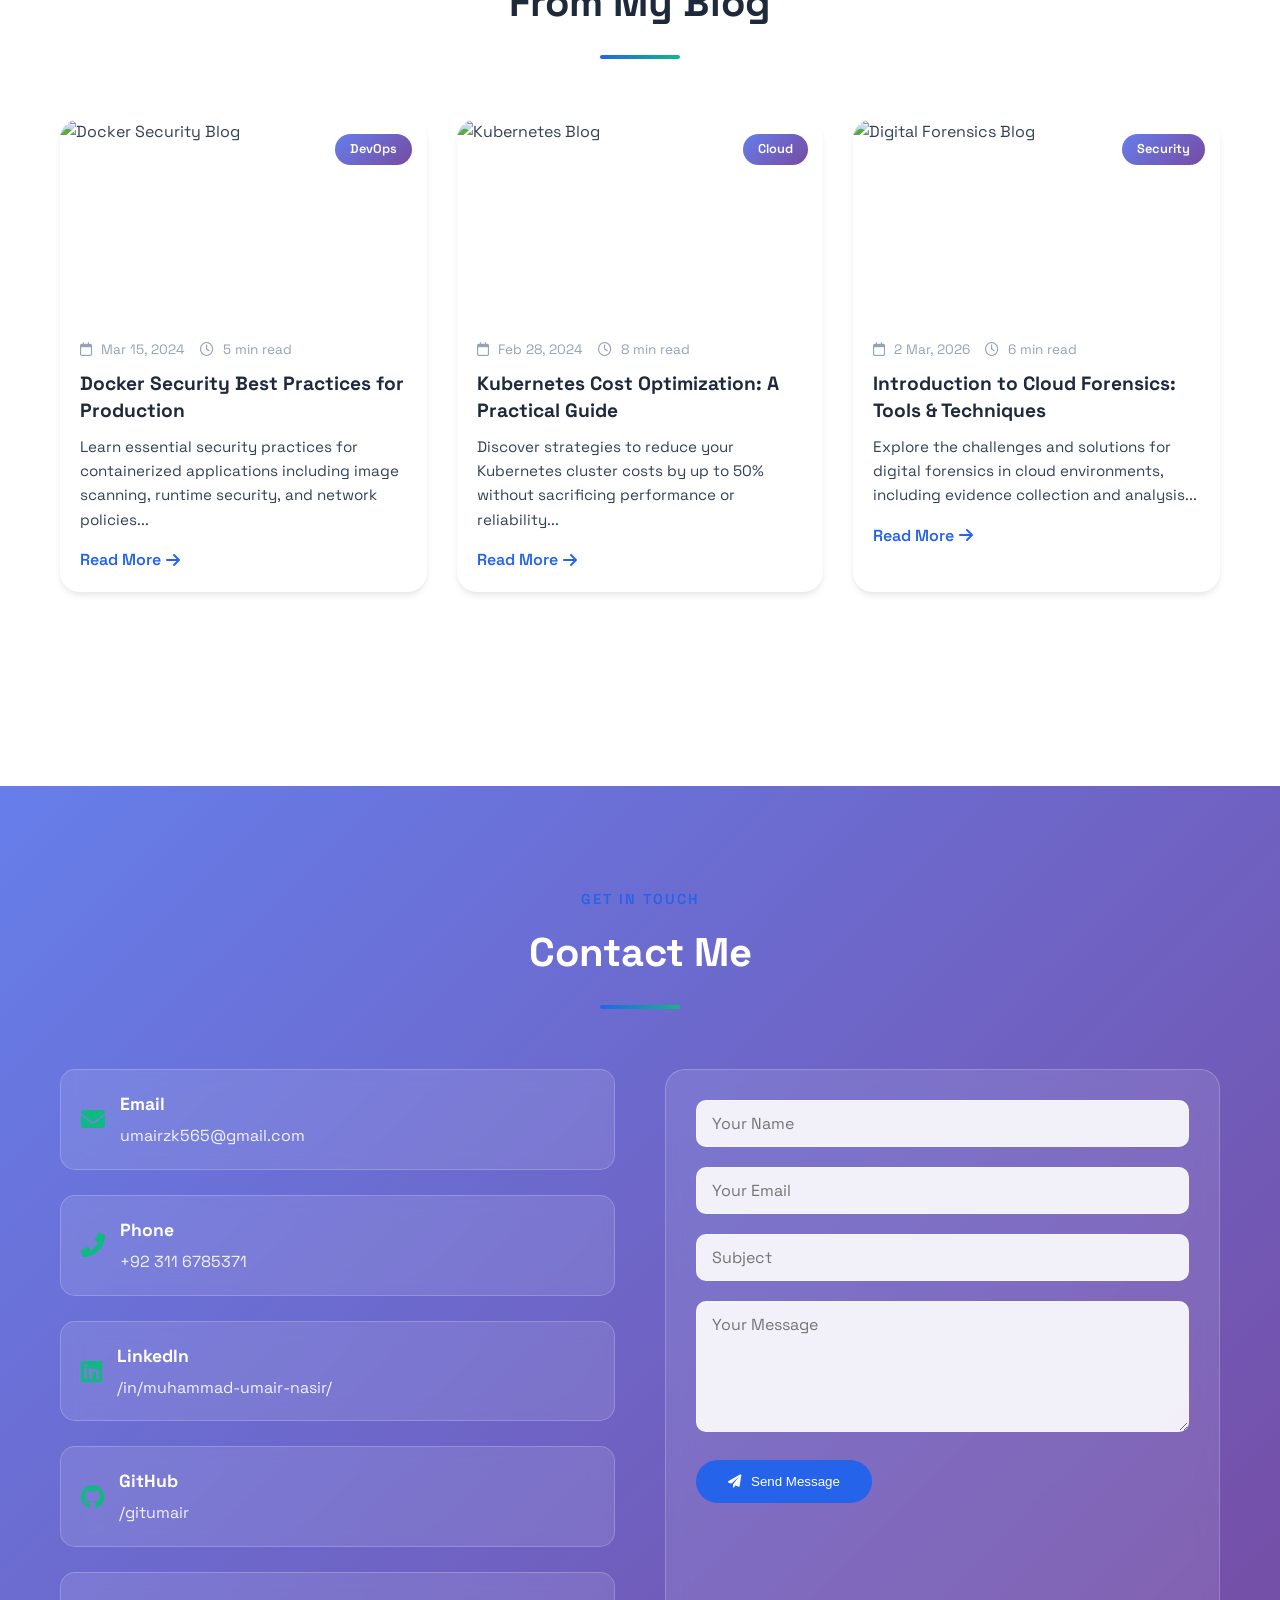
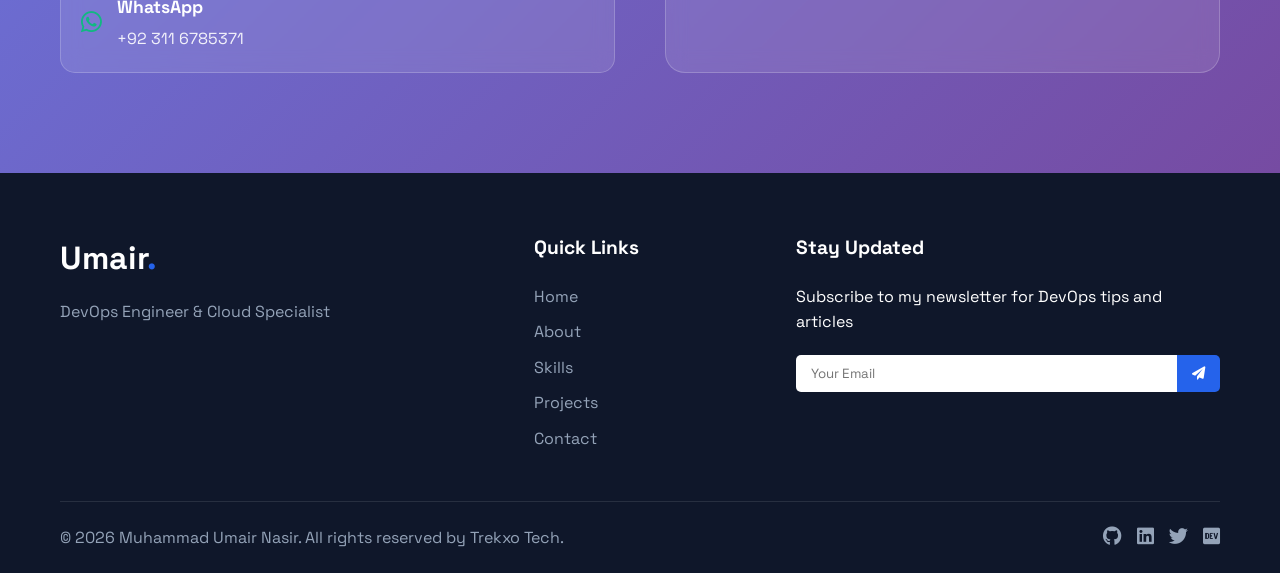
==== commit ea831cdd: "update changes" ====
--- a/index.html
+++ b/index.html
@@ -704,7 +704,7 @@
                 </div>
             </div>
             <div class="footer-bottom">
-                <p>&copy; 2026 Muhammad Umair Nasir. All rights reserved.</p>
+                <p>&copy; 2026 Muhammad Umair Nasir. All rights reserved by  Trekxo Tech.</p>
                 <div class="footer-social">
                     <a href="https://github.com/gitumair"><i class="fab fa-github"></i></a>
                     <a href="https://www.linkedin.com/in/muhammad-umair-nasir-700252248/"><i class="fab fa-linkedin"></i></a>
--- a/css/style.css
+++ b/css/style.css
@@ -142,7 +142,7 @@
     min-height: 100vh;
     display: flex;
     align-items: center;
-    background: linear-gradient(135deg, #667eea 0%, #764ba2 100%);
+    background: linear-gradient(135deg, #0c0c0c00 0%, #764ba2 100%);
     color: white;
     position: relative;
     overflow: hidden;
